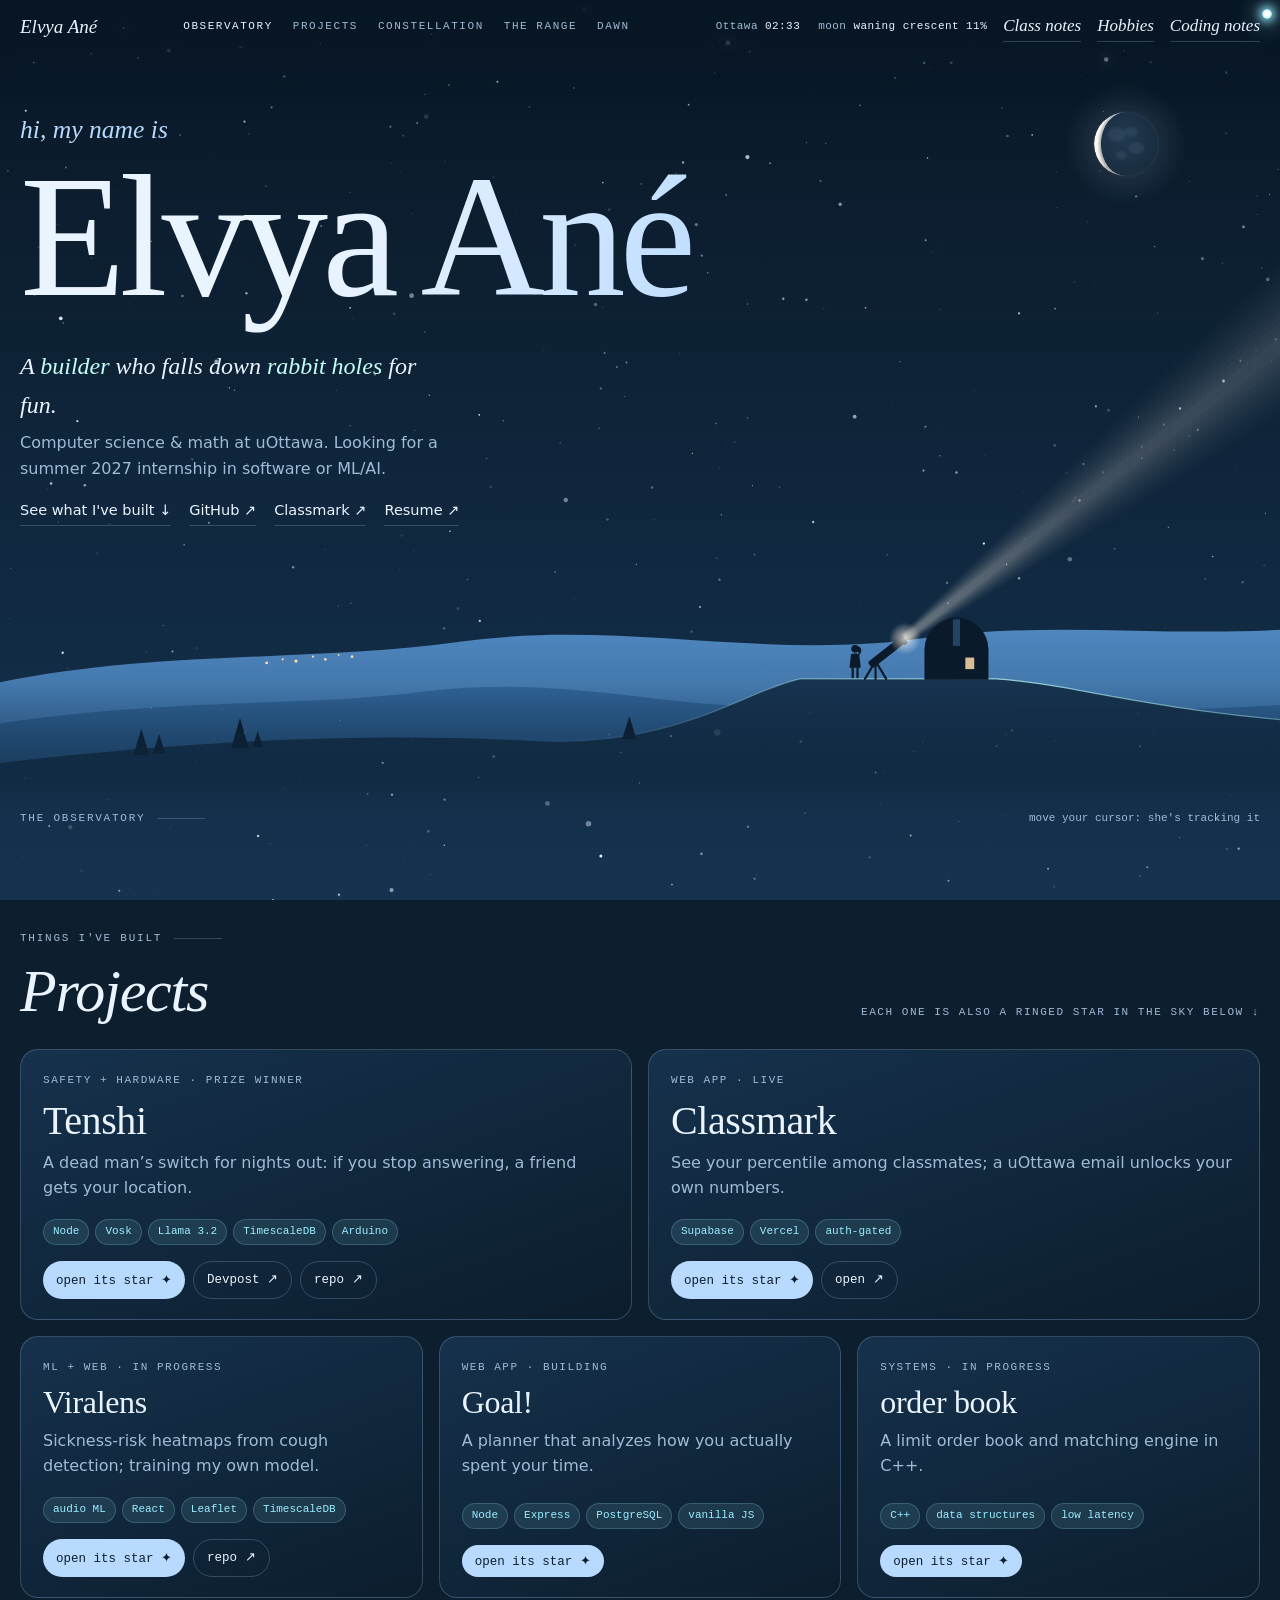
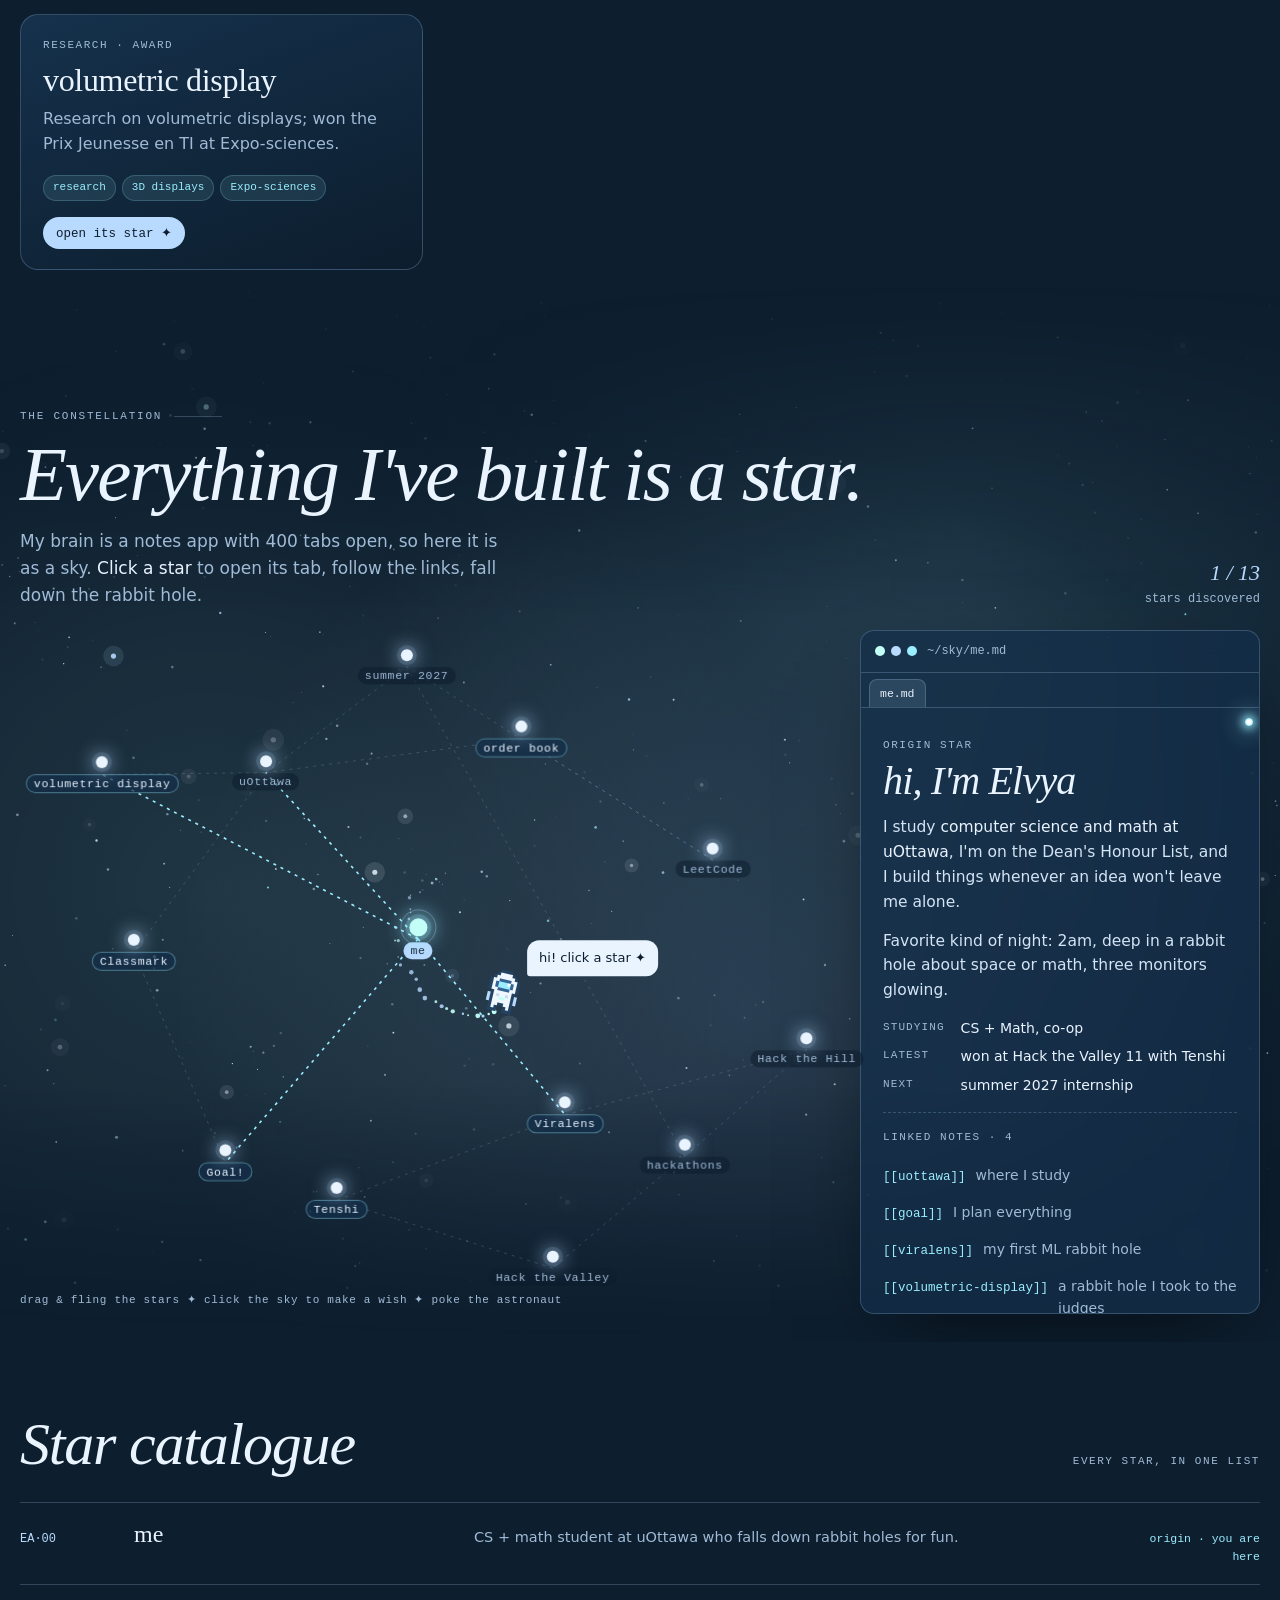
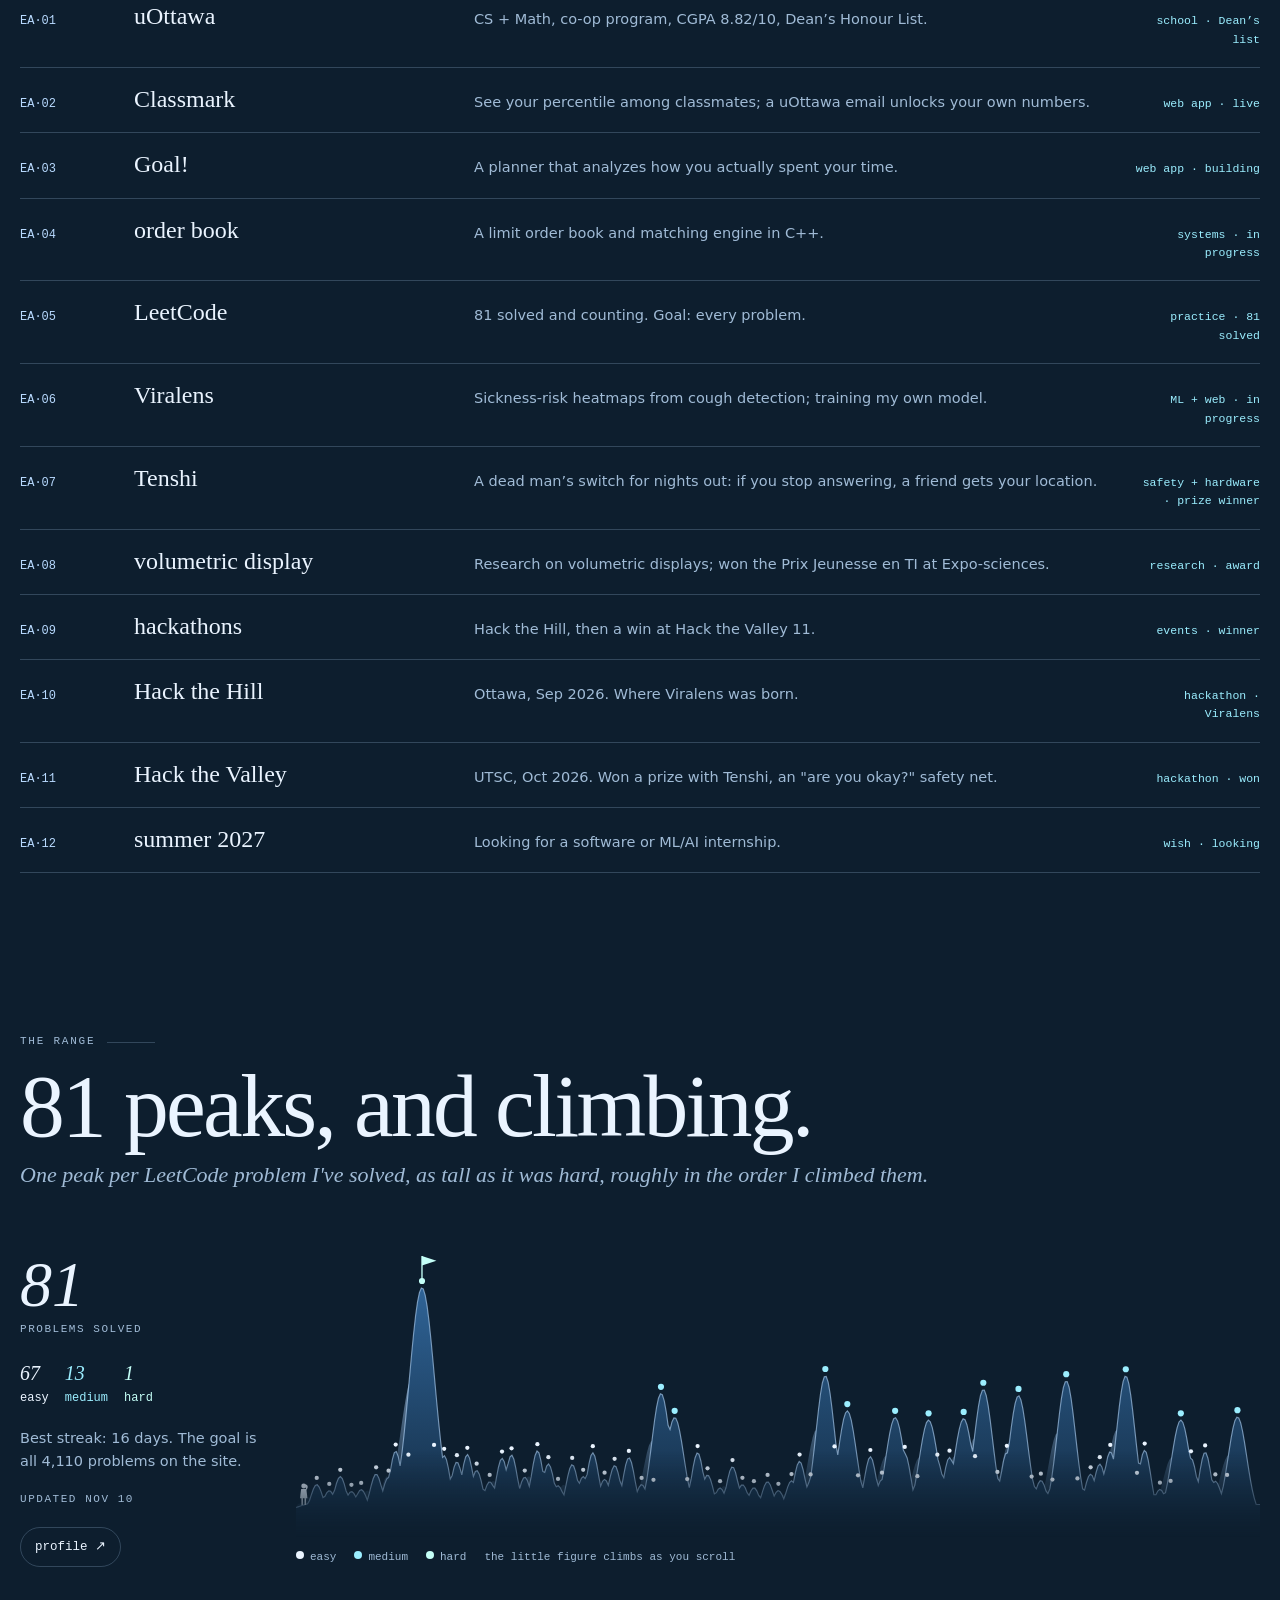
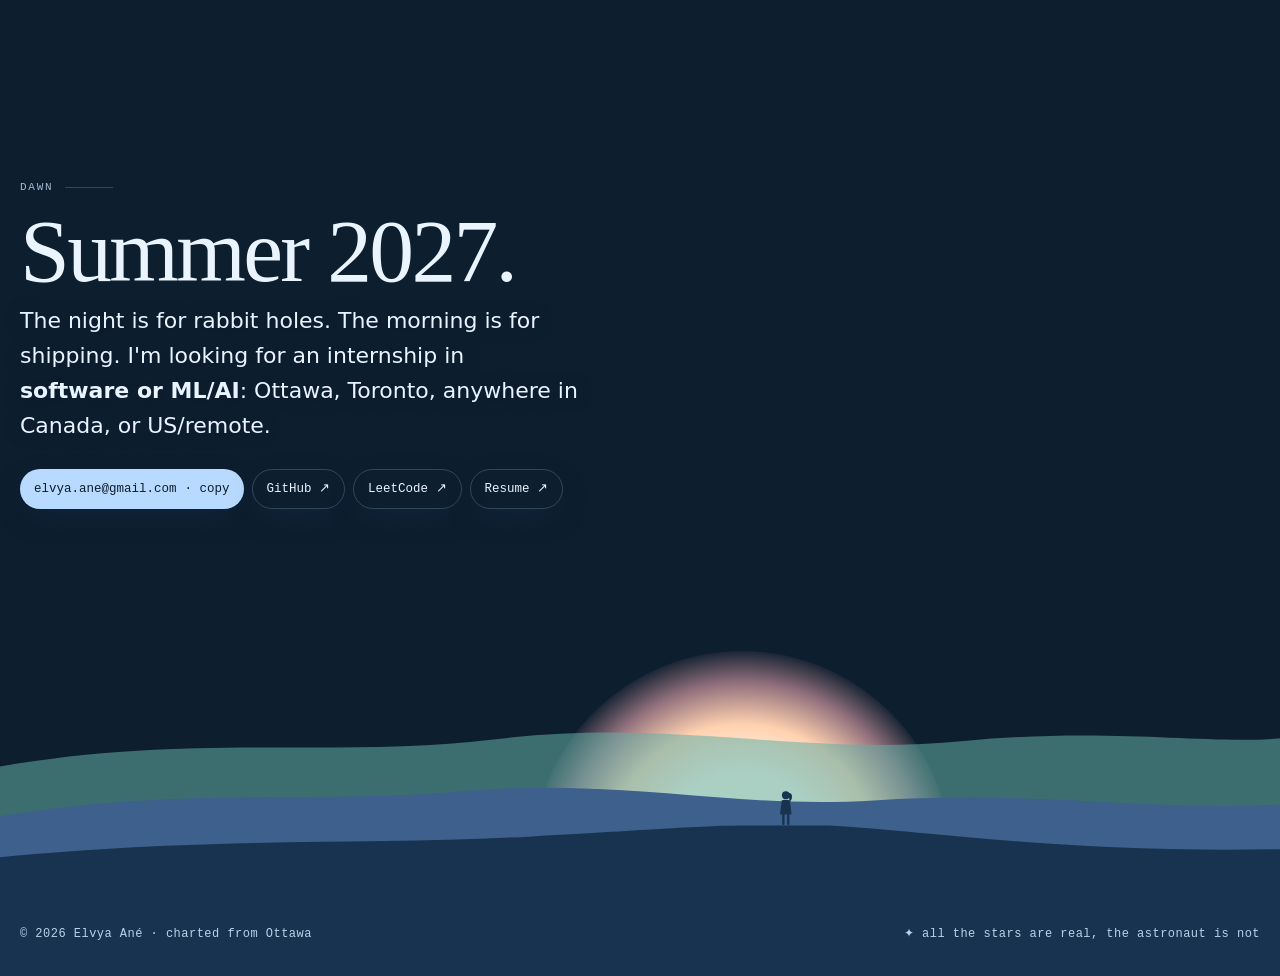
==== index.html @ 99e9a916 "Add volumetric display research star" ====
<!doctype html><html lang="en"><head><meta charset="utf-8">
<meta http-equiv="Content-Security-Policy" content="default-src 'none'; script-src 'self'; style-src 'self' 'unsafe-inline' https://fonts.googleapis.com; font-src https://fonts.gstatic.com; img-src 'self' data:; connect-src 'self'; manifest-src 'self'; base-uri 'none'; form-action 'none'; object-src 'none'">
<meta name="referrer" content="strict-origin-when-cross-origin">
<meta name=viewport content="width=device-width,initial-scale=1,viewport-fit=cover"><style>:root{color-scheme:light;box-sizing:border-box;padding-top:env(safe-area-inset-top,0px);padding-bottom:env(safe-area-inset-bottom,0px)}html{scroll-padding-top:env(safe-area-inset-top,0px)}body{margin:0;padding:0;font:14px -apple-system,BlinkMacSystemFont,sans-serif;background:#ffffff;color:#000000}img{max-width:100%}[hidden]:not([hidden=until-found i]){display:none!important}</style><link rel="icon" type="image/png" sizes="64x64" href="icons/favicon-64.png"><link rel="apple-touch-icon" href="icons/apple-touch-icon.png"><link rel="manifest" href="manifest.webmanifest"><script src="js/moon.js"></script>
<title>Elvya Ané</title>
<link rel="preconnect" href="https://fonts.googleapis.com">
<link rel="stylesheet" href="https://fonts.googleapis.com/css2?family=Fraunces:ital,opsz,wght,SOFT,WONK@0,9..144,400..600,100,1;1,9..144,300..600,100,1&family=Geist:wght@400;500&family=Geist+Mono:wght@400;500&display=swap">
<style>

:root{
  --night:#0d1e2e;
  --dusk:#1e4266;
  --haze:#4f84b8;
  --lav:#b8daff;
  --sky:#9beeff;
  --rose:#c4fff7;
  --mist:#eaf4ff;
  --dim:#a0bbd6;
  --line:rgba(184,218,255,.22);
  --glass:rgba(20,47,74,.72);
  --f-display:"Fraunces", "Iowan Old Style", Georgia, serif;
  --f-body:"Geist", ui-sans-serif, system-ui, -apple-system, "Segoe UI", sans-serif;
  --f-mono:"Geist Mono", ui-monospace, "SF Mono", Menlo, Consolas, monospace;
  color-scheme: dark;
}
*{box-sizing:border-box}
html{background:var(--night)}
body{background:var(--night);color:var(--mist);font-family:var(--f-body);font-size:16px;line-height:1.6;-webkit-font-smoothing:antialiased;overflow-x:hidden}
::selection{background:var(--lav);color:var(--night)}
/* scrollbars hidden; a glowing dot (js/scrolldot.js) shows scroll position instead */
html,.body{scrollbar-width:none}
html::-webkit-scrollbar,.body::-webkit-scrollbar{display:none}
.sdot{position:fixed;top:0;right:8px;width:10px;height:10px;margin-top:-5px;border-radius:50%;background:radial-gradient(circle,#ffffff 0 35%,var(--sky) 70%);
  box-shadow:0 0 8px 3px rgba(155,238,255,.8),0 0 22px 6px rgba(155,238,255,.4);pointer-events:none;z-index:60;
  opacity:0;transition:opacity .3s;will-change:transform}
.sdot.on{opacity:1}
.win .sdot{position:absolute;right:6px;width:8px;height:8px;margin-top:-4px;z-index:2}
a{color:inherit}
:focus-visible{outline:2px solid var(--sky);outline-offset:3px;border-radius:4px}
.mono{font-family:var(--f-mono);font-size:12px;letter-spacing:.04em}
.lab{font-family:var(--f-mono);font-size:11px;letter-spacing:.14em;text-transform:uppercase;color:var(--dim)}
.disp{font-family:var(--f-display);font-variation-settings:"SOFT" 100,"WONK" 1}


.sky{position:relative;background:
  radial-gradient(120% 60% at 50% 115%, rgba(196,255,247,.35), transparent 60%),
  radial-gradient(80% 50% at 85% 100%, rgba(155,238,255,.25), transparent 60%),
  linear-gradient(180deg, #0a1927 0%, var(--dusk) 52%, var(--haze) 88%, #76a6d8 100%);
  padding-left:max(20px,env(safe-area-inset-left,0px));padding-right:max(20px,env(safe-area-inset-right,0px));padding-block:20px 28px;overflow:hidden}
#stars{position:absolute;inset:0;width:100%;height:100%;-webkit-mask-image:linear-gradient(180deg,transparent 0,#000000 340px,#000000 calc(100% - 260px),transparent 100%);mask-image:linear-gradient(180deg,transparent 0,#000000 340px,#000000 calc(100% - 260px),transparent 100%)}
.top{position:relative;z-index:3;display:flex;justify-content:space-between;align-items:center;gap:14px;flex-wrap:wrap;max-width:1320px;margin:0 auto}
.top .me{font-family:var(--f-mono);font-size:13px}
.hud{display:flex;gap:18px;flex-wrap:wrap;color:var(--dim)}
.hud b{color:var(--mist);font-weight:500}
.intro{position:relative;z-index:3;max-width:1320px;margin:34px auto 0;display:grid;grid-template-columns:minmax(0,1fr) auto;gap:20px;align-items:end}
.intro h1{font-family:var(--f-display);font-variation-settings:"SOFT" 100,"WONK" 1;font-style:italic;font-weight:400;font-size:clamp(56px,9vw,124px);line-height:.88;letter-spacing:-.03em;margin:0;
  background:linear-gradient(100deg,var(--mist) 20%,var(--lav) 55%,var(--sky) 90%);-webkit-background-clip:text;background-clip:text;color:transparent}
.intro p{margin:16px 0 0;max-width:46ch;color:var(--dim);font-size:17px}
.intro p b{color:var(--mist);font-weight:500}
.found{font-family:var(--f-mono);font-size:12px;color:var(--dim);text-align:right;white-space:nowrap}
.found b{color:var(--lav);font-size:22px;font-weight:500;font-family:var(--f-display);font-style:italic}

.desk{position:relative;z-index:3;max-width:1320px;margin:20px auto 0;display:grid;grid-template-columns:minmax(0,1fr) 400px;gap:24px;align-items:stretch}
.stage{position:relative;height:min(76vh,700px);min-height:520px}
#links{position:absolute;inset:0;width:100%;height:100%;overflow:visible;pointer-events:none}
#links line{stroke:var(--lav);stroke-opacity:.18;stroke-width:1;stroke-dasharray:3 5;vector-effect:non-scaling-stroke;transition:stroke-opacity .5s}
#links line.lit{stroke-opacity:.75;stroke-dasharray:none}
#links line.hot{stroke:var(--sky);stroke-opacity:1;stroke-width:1.6}

.star::before{content:"";position:absolute;inset:-14px -10px;border-radius:40px}
.star{position:absolute;left:0;top:0;background:none;border:0;padding:16px 18px;cursor:grab;touch-action:none;transition:opacity .35s;will-change:transform;color:var(--mist);display:flex;flex-direction:column;align-items:center;gap:6px;z-index:2}
.star .dot{width:12px;height:12px;border-radius:50%;background:var(--mist);box-shadow:0 0 0 4px rgba(184,218,255,.14),0 0 18px 4px rgba(184,218,255,.55);transition:transform .3s cubic-bezier(.3,1.6,.5,1),box-shadow .3s;position:relative}
.star .dot::after{content:"";position:absolute;inset:-9px;border-radius:50%;border:1px solid rgba(184,218,255,.35);opacity:0;transform:scale(.6);transition:.4s}
.star.big .dot{width:18px;height:18px;background:#ffffff;box-shadow:0 0 0 6px rgba(196,255,247,.18),0 0 28px 8px rgba(196,255,247,.55)}
.star .lbl{font-family:var(--f-mono);font-size:11.5px;letter-spacing:.06em;white-space:nowrap;padding:2px 7px;border-radius:20px;background:rgba(13,30,46,.55);color:var(--dim);transition:color .2s,background .2s}
.star:hover .dot{transform:scale(1.35)}
.star:hover .lbl,.star.seen .lbl{color:var(--mist)}
.star.seen .dot{background:var(--sky);box-shadow:0 0 0 4px rgba(155,238,255,.18),0 0 20px 6px rgba(155,238,255,.6)}
.star.big.seen .dot{background:var(--rose)}
.star.on .dot::after{opacity:1;transform:scale(1);animation:ring 2.4s ease-out infinite}
.star.on .lbl{background:var(--lav);color:var(--night)}
.star.drag{cursor:grabbing}.star.drag .dot{transform:scale(1.6)}
.stage.focus .star.dim{opacity:.28}
#links line.dim{stroke-opacity:.05}
.body.enter{animation:enter .45s cubic-bezier(.2,.8,.2,1)}
@keyframes enter{from{opacity:.0;transform:translateY(10px)}}
.found b.pop{animation:pop .5s cubic-bezier(.3,1.8,.5,1)}
@keyframes pop{40%{transform:scale(1.35);color:var(--rose)}}
.found b{display:inline-block}
#fx{position:absolute;inset:0;width:100%;height:100%;z-index:6;pointer-events:none}
.star .dot{transition:transform .3s cubic-bezier(.3,1.6,.5,1),box-shadow .3s,opacity .3s}
.star.launch .dot{transform:scale(.25);opacity:.25}
.tab{transition:opacity .2s,transform .2s}
.tab.pending{opacity:0;transform:scale(.5) translateY(6px)}
.tab.landed{animation:land .7s cubic-bezier(.3,1.6,.5,1)}
@keyframes land{0%{transform:scale(.5);box-shadow:0 0 0 0 rgba(155,238,255,.9);background:rgba(155,238,255,.5)}60%{transform:scale(1.08);box-shadow:0 0 24px 6px rgba(184,218,255,.6)}100%{transform:none;box-shadow:none}}
.win.glow{animation:wglow .9s ease-out}
@keyframes wglow{0%{border-color:var(--sky);box-shadow:0 0 0 1px var(--sky),0 0 60px 4px rgba(155,238,255,.35),0 30px 80px -30px rgba(0,0,0,.6)}100%{}}
@keyframes ring{0%{transform:scale(.7);opacity:1}100%{transform:scale(1.9);opacity:0}}


#naut{position:absolute;left:0;top:0;z-index:4;width:36px;height:42px;cursor:pointer;background:none;border:0;padding:0;will-change:transform}
#naut canvas{width:36px;height:42px;image-rendering:pixelated;animation:bob 2.6s ease-in-out infinite;display:block}
@keyframes bob{50%{transform:translateY(-6px) rotate(-6deg)}}
#bubble{position:absolute;left:0;top:0;z-index:5;width:max-content;max-width:230px;padding:9px 12px;border-radius:12px 12px 12px 3px;background:var(--mist);color:var(--night);font-size:13px;line-height:1.4;pointer-events:none;opacity:0;transition:opacity .3s}
#bubble.show{opacity:1}
.hint{position:absolute;left:0;bottom:4px;z-index:3;color:var(--dim);font-family:var(--f-mono);font-size:11px;letter-spacing:.06em}


.win{background:var(--glass);-webkit-backdrop-filter:blur(14px);backdrop-filter:blur(14px);border:1px solid var(--line);border-radius:14px;display:flex;flex-direction:column;min-height:0;height:min(76vh,700px);min-height:520px;overflow:hidden;box-shadow:0 30px 80px -30px rgba(0,0,0,.6)}
.bar{display:flex;align-items:center;gap:10px;padding:11px 14px;border-bottom:1px solid var(--line)}
.lights{display:flex;gap:6px}
.lights i{width:10px;height:10px;border-radius:50%;background:var(--rose)}
.lights i:nth-child(2){background:var(--lav)}.lights i:nth-child(3){background:var(--sky)}
.path{font-family:var(--f-mono);font-size:12px;color:var(--dim);overflow:hidden;text-overflow:ellipsis;white-space:nowrap}
.tabs{display:flex;gap:2px;padding:6px 8px 0;overflow-x:auto;border-bottom:1px solid var(--line);scrollbar-width:none}
.tabs::-webkit-scrollbar{display:none}
.tab{flex:none;display:flex;align-items:center;gap:8px;font-family:var(--f-mono);font-size:11.5px;color:var(--dim);background:transparent;border:1px solid transparent;border-bottom:0;border-radius:8px 8px 0 0;padding:7px 10px;cursor:pointer}
.tab.on{background:rgba(184,218,255,.12);color:var(--mist);border-color:var(--line)}
.tab .x{opacity:.5;padding:0 2px}
.tab .x:hover{opacity:1;color:var(--rose)}
.body{padding:22px 22px 24px;overflow-y:auto;flex:1;min-height:0}
.body h2{font-family:var(--f-display);font-variation-settings:"SOFT" 100,"WONK" 1;font-style:italic;font-weight:400;font-size:40px;line-height:1;letter-spacing:-.02em;margin:6px 0 14px}
.body p{margin:0 0 14px;color:#d3e4f5;font-size:15.5px}
.body p b{color:var(--mist);font-weight:500}
.chips{display:flex;flex-wrap:wrap;gap:6px;margin:4px 0 16px}
.chips span{font-family:var(--f-mono);font-size:11px;padding:3px 9px;border-radius:20px;background:rgba(155,238,255,.1);color:var(--sky);border:1px solid rgba(155,238,255,.2)}
.kv{display:grid;grid-template-columns:auto 1fr;gap:6px 16px;font-size:14px;margin:4px 0 16px}
.kv dt{font-family:var(--f-mono);font-size:11px;letter-spacing:.1em;text-transform:uppercase;color:var(--dim);padding-top:2px}
.kv dd{margin:0}
.btn{display:inline-flex;align-items:center;gap:8px;font-family:var(--f-mono);font-size:12.5px;text-decoration:none;padding:9px 14px;border-radius:30px;background:var(--lav);color:var(--night);border:0;cursor:pointer;transition:background .2s,transform .2s}
.btn:hover{background:var(--sky);transform:translateY(-1px)}
.btn.ghost{background:transparent;color:var(--mist);border:1px solid var(--line)}
.btn.ghost:hover{border-color:var(--sky);background:transparent}
.btns{display:flex;flex-wrap:wrap;gap:8px;margin-bottom:18px}
.back{margin-top:8px;padding-top:16px;border-top:1px dashed var(--line)}
.back .lab{display:block;margin-bottom:10px}
.backlink{display:flex;gap:10px;align-items:baseline;width:100%;text-align:left;background:none;border:0;color:var(--mist);padding:7px 0;cursor:pointer;font:inherit;font-size:14px}
.backlink b{font-family:var(--f-mono);font-weight:400;font-size:12.5px;color:var(--sky);white-space:nowrap}
.backlink span{color:var(--dim)}
.backlink:hover b{text-decoration:underline}


.cat{max-width:1320px;margin:0 auto;padding-block:72px 40px;padding-left:max(20px,env(safe-area-inset-left,0px));padding-right:max(20px,env(safe-area-inset-right,0px))}
.cat-head{display:flex;justify-content:space-between;align-items:baseline;gap:16px;flex-wrap:wrap;margin-bottom:28px}
.cat-head h2{font-family:var(--f-display);font-variation-settings:"SOFT" 100,"WONK" 1;font-style:italic;font-weight:400;font-size:clamp(36px,5vw,60px);margin:0;line-height:1;letter-spacing:-.02em}
.cat ol{list-style:none;margin:0;padding:0;border-top:1px solid var(--line)}
.cat li{display:grid;grid-template-columns:90px minmax(0,1fr) minmax(0,2fr) 130px;gap:8px 24px;padding:18px 0;border-bottom:1px solid var(--line);align-items:baseline;cursor:pointer;transition:background .2s}
.cat li:hover{background:rgba(184,218,255,.05)}
.cat .des{font-family:var(--f-mono);font-size:12px;color:var(--lav)}
.cat .nm{font-family:var(--f-display);font-variation-settings:"SOFT" 100,"WONK" 1;font-size:24px;line-height:1.1}
.cat .ds{color:var(--dim);font-size:14.5px}
.cat .st{font-family:var(--f-mono);font-size:11.5px;color:var(--sky);text-align:right}
footer{max-width:1320px;margin:0 auto;display:flex;justify-content:space-between;gap:16px;flex-wrap:wrap;padding-block:24px 40px;border-top:1px solid var(--line);color:var(--dim);
  padding-left:max(20px,env(safe-area-inset-left,0px));padding-right:max(20px,env(safe-area-inset-right,0px))}

@media (max-width:980px){
  .desk{grid-template-columns:1fr}
  .stage{height:640px;min-height:0}
  .win{height:auto;min-height:0;max-height:none}
  .body{overflow:visible}
  .cat li{grid-template-columns:70px minmax(0,1fr) auto}
  .cat .ds{grid-column:2/-1}
  .intro{grid-template-columns:1fr}
  .found{text-align:left}
}
@media (max-width:520px){
  .hud span:nth-child(2){display:none}
  .star .lbl{font-size:10.5px}
}


#atmo{position:fixed;inset:0;z-index:0;background:linear-gradient(180deg,#091725,#153350)}
#night{position:fixed;inset:0;width:100%;height:100%;z-index:0;pointer-events:none}
.plate,.sky,.cat,footer{position:relative;z-index:1}
.sky{background:transparent;padding-block:96px 28px}
.nav{position:fixed;top:0;left:0;right:0;z-index:20;display:flex;justify-content:space-between;align-items:center;gap:16px;
  padding-block:calc(12px + env(safe-area-inset-top,0px)) 12px;padding-left:max(20px,env(safe-area-inset-left,0px));padding-right:max(20px,env(safe-area-inset-right,0px));
  background:transparent;isolation:isolate}
.nav::before{content:"";position:absolute;left:0;right:0;top:0;height:calc(100% + 56px);z-index:-1;pointer-events:none;
  background:linear-gradient(180deg,rgba(9,23,37,calc(var(--navA,.82)*.75)) 0%,rgba(9,23,37,calc(var(--navA,.82)*.35)) 45%,rgba(9,23,37,0) 100%);
  -webkit-backdrop-filter:blur(6px);backdrop-filter:blur(6px);
  -webkit-mask-image:linear-gradient(180deg,#000000 0%,rgba(0,0,0,.6) 45%,transparent 100%);mask-image:linear-gradient(180deg,#000000 0%,rgba(0,0,0,.6) 45%,transparent 100%)}
.nav .me{font-family:var(--f-display);font-variation-settings:"SOFT" 100,"WONK" 1;font-style:italic;font-size:19px;text-decoration:none}
.nav nav{display:flex;gap:20px}
.nav nav a{font-family:var(--f-mono);font-size:11px;letter-spacing:.14em;text-transform:uppercase;color:var(--dim);text-decoration:none;transition:color .2s}
.nav nav a i{font-style:normal;color:var(--lav);opacity:.7;margin-right:6px}
.nav nav a:hover,.nav nav a.on{color:var(--mist)}
.nav .hud{font-size:11px}
.navr{display:flex;align-items:center;gap:16px}
.notesbtn{font-family:var(--f-display);font-variation-settings:"SOFT" 100,"WONK" 1;font-style:italic;font-size:17px;text-decoration:none;color:var(--mist);padding:0 0 2px;border-bottom:1px solid var(--line);white-space:nowrap;transition:border-color .2s,color .2s}
.notesbtn:hover{border-color:var(--sky);color:var(--sky)}
.chart{font-family:var(--f-mono);font-size:11px;letter-spacing:.16em;text-transform:uppercase;color:var(--dim);display:flex;align-items:center;gap:12px}
.chart::after{content:"";width:48px;height:1px;background:var(--line)}
.wrap{max-width:1320px;margin:0 auto;padding-left:max(20px,env(safe-area-inset-left,0px));padding-right:max(20px,env(safe-area-inset-right,0px))}
.disp-i{font-family:var(--f-display);font-variation-settings:"SOFT" 100,"WONK" 1;font-style:italic;font-weight:400}


.p1{min-height:92svh;display:flex;flex-direction:column;justify-content:flex-end;padding-top:110px;overflow:hidden}
.p1 .copy{position:relative;z-index:3;width:100%}
.hello{font-size:clamp(20px,2vw,26px);color:var(--lav);margin:0 0 4px}
.p1 h1{font-family:var(--f-display);font-variation-settings:"SOFT" 100,"WONK" 1;font-weight:400;font-size:clamp(76px,13.5vw,196px);line-height:.95;padding-bottom:.22em;margin:0 0 -.16em;letter-spacing:-.035em;
  background:linear-gradient(100deg,var(--mist) 25%,var(--lav) 60%,var(--sky) 95%);-webkit-background-clip:text;background-clip:text;color:transparent;text-wrap:balance}
.p1 .tag{font-size:clamp(18px,2vw,24px);margin:18px 0 6px;max-width:34ch}
.p1 .tag em{color:var(--rose)}
.p1 .sub{color:var(--dim);margin:0 0 18px;max-width:46ch}
.links{display:flex;flex-wrap:wrap;gap:18px}
.links a{font-size:14.5px;text-decoration:none;border-bottom:1px solid var(--line);padding-bottom:2px;transition:border-color .2s,color .2s}
.links a:hover{border-color:var(--sky);color:var(--sky)}
#beamc{position:absolute;inset:0;width:100%;height:100%;z-index:4;pointer-events:none;mix-blend-mode:screen}
#moonsvg{position:absolute;top:80px;right:max(16px,7vw);width:clamp(96px,10vw,150px);height:auto;z-index:2}
.land{position:relative;width:100%;height:clamp(230px,40vh,430px);margin-top:-40px;z-index:2}
.land svg{position:absolute;inset:0;width:100%;height:100%;overflow:visible;-webkit-mask-image:linear-gradient(180deg,#000000 55%,transparent 100%);mask-image:linear-gradient(180deg,#000000 55%,transparent 100%)}
.land .lyr{transition:transform .6s cubic-bezier(.2,.7,.2,1)}
.land .cap{position:absolute;left:max(20px,env(safe-area-inset-left,0px));bottom:18px;z-index:3}
.land .cap2{position:absolute;right:max(20px,env(safe-area-inset-right,0px));bottom:18px;z-index:3;font-family:var(--f-mono);font-size:11px;color:var(--dim)}


.intro h2{font-family:var(--f-display);font-variation-settings:"SOFT" 100,"WONK" 1;font-style:italic;font-weight:400;font-size:clamp(44px,6vw,84px);line-height:.95;letter-spacing:-.025em;margin:14px 0 0}


.p3{padding-block:120px 72px}
.p3 h2,.p4 h2{font-family:var(--f-display);font-variation-settings:"SOFT" 100,"WONK" 1;font-weight:400;font-size:clamp(48px,7vw,104px);line-height:.92;letter-spacing:-.03em;margin:14px 0 10px;text-wrap:balance}
.p3 .lede{font-size:clamp(18px,1.8vw,22px);color:var(--dim);margin:0 0 36px}
.range{display:grid;grid-template-columns:240px minmax(0,1fr);gap:36px;align-items:end}
.tally{display:grid;gap:18px}
.tally .n{font-family:var(--f-display);font-variation-settings:"SOFT" 100,"WONK" 1;font-style:italic;font-size:64px;line-height:.9;font-variant-numeric:tabular-nums}
.tally .row3{display:flex;gap:16px;font-family:var(--f-mono);font-size:12px;color:var(--dim)}
.tally .row3 b{font-weight:500;display:block;font-size:20px;font-family:var(--f-display);font-style:italic}
.tally .e{color:var(--mist)}.tally .m{color:var(--sky)}.tally .h{color:var(--rose)}
.tally p{margin:0;color:var(--dim);font-size:14.5px}
.ridgebox{position:relative;min-width:0}
#ridge{width:100%;height:auto;display:block;overflow:visible;cursor:crosshair;-webkit-mask-image:linear-gradient(180deg,#000000 72%,transparent 100%);mask-image:linear-gradient(180deg,#000000 72%,transparent 100%)}
#tip{position:absolute;left:0;top:0;pointer-events:none;font-family:var(--f-mono);font-size:11.5px;padding:5px 9px;border-radius:8px;background:var(--mist);color:var(--night);white-space:nowrap;opacity:0;transition:opacity .15s}
.legend{display:flex;gap:18px;font-family:var(--f-mono);font-size:11px;color:var(--dim);margin-top:12px;flex-wrap:wrap}
.legend i{display:inline-block;width:8px;height:8px;border-radius:50%;margin-right:6px;vertical-align:1px}


.p4{min-height:96svh;position:relative;overflow:hidden;padding-top:140px}
.p4 .copy{position:relative;z-index:3}
.p4 p{font-size:clamp(18px,1.8vw,22px);max-width:40ch;margin:0 0 26px;text-shadow:0 1px 18px rgba(20,48,80,.35)}
.p4 .btn{box-shadow:0 10px 30px -10px rgba(20,48,80,.6)}
#sun{position:absolute;left:58%;bottom:0;width:min(420px,70vw);aspect-ratio:1;border-radius:50%;transform:translate(-50%,40%);z-index:1;
  background:radial-gradient(circle at 50% 50%,#fff6e8 0 30%,#ffd2b0 46%,rgba(255,180,190,.55) 60%,rgba(170,255,244,0) 72%)}
.horizon{position:absolute;left:0;right:0;bottom:0;height:clamp(160px,30vh,300px);z-index:2}
.horizon svg{width:100%;height:100%;display:block}
footer{max-width:none;border-top:0;margin-top:-2px;background:#183350;color:#b9d1ec;
  padding-left:max(20px,env(safe-area-inset-left,0px),calc((100% - 1280px)/2));padding-right:max(20px,env(safe-area-inset-right,0px),calc((100% - 1280px)/2))}

@media (max-width:980px){
  .nav nav{display:none}
  .range{grid-template-columns:1fr}
  .tally{grid-template-columns:auto 1fr;align-items:end}
}
@media (max-width:520px){.nav .hud span:nth-child(2){display:none}.navr{gap:10px}.nav .me{white-space:nowrap}.tally{grid-template-columns:1fr}}


.cap2 .tch{display:none}
@media (hover:none){.cap2 .hov{display:none}.cap2 .tch{display:inline}}
@media (max-width:600px){
  .land .cap{bottom:44px}
  .land .cap2{left:max(20px,env(safe-area-inset-left,0px));right:auto;bottom:18px}
  .cat li{grid-template-columns:52px minmax(0,1fr);gap:4px 14px;padding:16px 0}
  .cat .des{grid-column:1;grid-row:1}
  .cat .nm,.cat .ds,.cat .st{grid-column:2}
  .cat .st{text-align:left}
  .p4 .btns{gap:10px}
}
@media (prefers-reduced-motion:reduce){*{animation:none!important;transition:none!important}}

/* projects shelf: the builds, up front, before the sky */
.shelf{position:relative;z-index:1;max-width:1320px;margin:0 auto;padding-block:84px 8px;padding-left:max(20px,env(safe-area-inset-left,0px));padding-right:max(20px,env(safe-area-inset-right,0px))}
.shelf .cat-head{align-items:end}
.shelf .cat-head h2{margin-top:14px}
.pgrid{display:grid;grid-template-columns:repeat(6,minmax(0,1fr));gap:16px}
.pc{grid-column:span 2;display:flex;flex-direction:column;padding:22px 22px 20px;border-radius:18px;background:linear-gradient(160deg,rgba(30,66,102,.55),rgba(13,30,46,.55));border:1px solid var(--line);transition:border-color .25s,transform .25s}
.pc.wide{grid-column:span 3}
.pc:hover{border-color:rgba(155,238,255,.45);transform:translateY(-2px)}
.pc h3{font-family:var(--f-display);font-variation-settings:"SOFT" 100,"WONK" 1;font-weight:400;font-size:32px;line-height:1.05;margin:10px 0 8px;letter-spacing:-.01em}
.pc.wide h3{font-size:40px}
.pc p{color:var(--dim);margin:0 0 14px;flex:1}
.pc .chips{margin-bottom:16px}
.pa{display:flex;flex-wrap:wrap;gap:8px}
.pa .btn{padding:8px 13px}
.star.proj .lbl{color:var(--mist);border:1px solid rgba(155,238,255,.4);background:rgba(20,47,74,.75)}
.star.proj.on .lbl{background:var(--lav);color:var(--night);border-color:var(--lav)}
@media (max-width:980px){.pgrid{grid-template-columns:1fr 1fr}.pc,.pc.wide{grid-column:span 1}.pc.wide:first-child{grid-column:1/-1}}
@media (max-width:600px){.shelf{padding-block:64px 0}.pgrid{grid-template-columns:1fr}.pc,.pc.wide,.pc.wide:first-child{grid-column:auto}.pc.wide h3,.pc h3{font-size:32px}}

@media (max-width:440px){.nav .hud{display:none}.notesbtn{font-size:15px}.navr{gap:9px}.nav .me{font-size:17px}}
@media (max-width:370px){.notesbtn{font-size:14px}.navr{gap:7px}}
</style>
</head><body>

<div id="atmo" aria-hidden="true"></div>
<canvas id="night" aria-hidden="true"></canvas>
<svg width="0" height="0" style="position:absolute" aria-hidden="true">
  <symbol id="her" viewBox="0 0 20 40">
    <circle cx="10" cy="6.2" r="4.3"/>
    <path d="M13.4 3.6c2.6.2 4 2.4 3.4 5.6-.4 2-1.6 3.2-2.4 4.4-.3-1.8-.4-3.4-1.4-4.8z"/>
    <path d="M5.4 12.2c1.4-1.2 7.8-1.2 9.2 0l1.8 15.4H3.6z"/>
    <rect x="6" y="27" width="2.6" height="12.4" rx="1.2"/><rect x="11.4" y="27" width="2.6" height="12.4" rx="1.2"/>
  </symbol>
</svg>

<header class="nav">
  <a class="me" href="#observatory">Elvya Ané</a>
  <nav aria-label="Charts">
    <a href="#observatory">Observatory</a><a href="#projects">Projects</a><a href="#constellation">Constellation</a><a href="#range">The range</a><a href="#dawn">Dawn</a>
  </nav>
  <div class="navr"><div class="hud mono"><span>Ottawa <b id="clock">--:--</b></span><span>moon <b id="moon">…</b></span></div><a class="notesbtn" href="notes/">Class notes</a><a class="notesbtn" href="hobbies/">Hobbies</a><a class="notesbtn" href="coding/">Coding notes</a></div>
</header>

<section class="plate p1" id="observatory">
  <canvas id="beamc" aria-hidden="true"></canvas>
  <svg id="moonsvg" viewBox="-80 -80 160 160" role="img" aria-label="Tonight's moon phase">
    <defs>
      <radialGradient id="mHalo"><stop offset=".3" stop-color="#fff1df" stop-opacity=".22"/><stop offset=".55" stop-color="#cce5ff" stop-opacity=".08"/><stop offset="1" stop-color="#b8daff" stop-opacity="0"/></radialGradient>
      <radialGradient id="mLit" cx="-.18" cy="-.22" r="1.15" gradientUnits="objectBoundingBox" fx=".38" fy=".34"><stop offset="0" stop-color="#fffdf8"/><stop offset=".6" stop-color="#fbf4ea"/><stop offset=".92" stop-color="#ece2d6"/><stop offset="1" stop-color="#dcd0c4"/></radialGradient>
      <radialGradient id="mDark" cx=".45" cy=".42" r=".7"><stop offset="0" stop-color="#22394f"/><stop offset="1" stop-color="#172a3d"/></radialGradient>
      <clipPath id="mClip"><path id="moonlit"/></clipPath>
      <filter id="mSoft" x="-20%" y="-20%" width="140%" height="140%"><feGaussianBlur stdDeviation="1.6"/></filter>
    </defs>
    <circle r="78" fill="url(#mHalo)"/>
    <circle r="40" fill="url(#mDark)"/>
    <g opacity=".09" filter="url(#mSoft)" fill="#9ebfe0"><ellipse cx="-12" cy="-12" rx="11" ry="8.5"/><ellipse cx="7" cy="-15" rx="8" ry="6"/><ellipse cx="13" cy="5" rx="10" ry="7.5"/><ellipse cx="-6" cy="14" rx="7" ry="5"/></g>
    <g clip-path="url(#mClip)">
      <circle r="40" fill="url(#mLit)"/>
      <g fill="#c7b9ab" opacity=".32" filter="url(#mSoft)"><ellipse cx="-12" cy="-12" rx="11" ry="8.5"/><ellipse cx="7" cy="-15" rx="8" ry="6"/><ellipse cx="13" cy="5" rx="10" ry="7.5"/><ellipse cx="-6" cy="14" rx="7" ry="5"/><ellipse cx="-19" cy="4" rx="5" ry="7"/></g>
      <g fill="none" stroke="#d6c7b6" stroke-width=".8" opacity=".55"><circle cx="-4" cy="27" r="2.6"/><circle cx="20" cy="-22" r="1.8"/><circle cx="-24" cy="-20" r="1.5"/><circle cx="25" cy="17" r="2"/></g>
      <circle cx="-4" cy="27" r="1.2" fill="#fffaf1" opacity=".7"/>
      <path id="mTerm" fill="none" stroke="#173048" stroke-width="5" opacity=".35" filter="url(#mSoft)"/>
    </g>
    <circle r="40" fill="none" stroke="#fff4e4" stroke-opacity=".08" stroke-width=".6"/>
  </svg>
  <div class="copy wrap">
    <p class="hello disp-i">hi, my name is</p>
    <h1>Elvya Ané</h1>
    <p class="tag disp-i">A <em>builder</em> who falls down <em>rabbit holes</em> for fun.</p>
    <p class="sub">Computer science &amp; math at uOttawa. Looking for a summer 2027 internship in software or ML/AI.</p>
    <div class="links"><a href="#projects">See what I've built ↓</a><a href="https://github.com/ElvyaAne" target="_blank" rel="noopener">GitHub ↗</a><a href="https://classmark.vercel.app" target="_blank" rel="noopener">Classmark ↗</a><a href="resume.pdf?v=14" target="_blank" rel="noopener">Resume ↗</a></div>
  </div>
  <div class="land" id="land">
    <svg viewBox="0 0 1440 420" preserveAspectRatio="xMaxYMax slice" aria-hidden="true">
      <defs>
        <linearGradient id="gFar" x1="0" y1="0" x2="0" y2="1"><stop offset="0" stop-color="#4f87bf"/><stop offset="1" stop-color="#244e78"/></linearGradient>
        <linearGradient id="gMid" x1="0" y1="0" x2="0" y2="1"><stop offset="0" stop-color="#2f6396"/><stop offset="1" stop-color="#153452"/></linearGradient>
        <linearGradient id="gNear" x1="0" y1="0" x2="0" y2="1"><stop offset="0" stop-color="#163350"/><stop offset=".55" stop-color="#0e2236" stop-opacity=".9"/><stop offset="1" stop-color="#0e2236" stop-opacity="0"/></linearGradient>
        <linearGradient id="gRim" x1="0" y1="0" x2="1" y2="0"><stop offset="0" stop-color="#c4fff7" stop-opacity="0"/><stop offset=".6" stop-color="#c4fff7" stop-opacity=".7"/><stop offset="1" stop-color="#9beeff" stop-opacity=".5"/></linearGradient>
      </defs>
      <g class="lyr" data-d="6">
        <path fill="url(#gFar)" d="M-60 250C140 196 330 216 520 190C700 165 860 212 1040 186C1200 164 1330 190 1500 172V440H-60Z"/>
        <g fill="#ffd9a8"><circle cx="300" cy="214" r="1.6"/><circle cx="318" cy="210" r="1.2"/><circle cx="333" cy="212" r="1.8"/><circle cx="352" cy="207" r="1.2"/><circle cx="366" cy="210" r="1.5"/><circle cx="381" cy="205" r="1.1"/><circle cx="396" cy="207" r="1.6"/></g>
      </g>
      <g class="lyr" data-d="14">
        <path fill="url(#gMid)" d="M-60 292C170 250 330 266 480 246C640 226 760 270 900 262C1060 250 1260 282 1500 256V440H-60Z"/>
      </g>
      <g class="lyr" data-d="24">
        <path fill="url(#gNear)" d="M-60 334C200 300 420 292 600 302C760 310 840 244 900 232H1120C1200 236 1310 272 1500 282V440H-60Z"/>
        <path fill="none" stroke="url(#gRim)" stroke-width="1.4" d="M600 302C760 310 840 244 900 232H1120C1200 236 1310 272 1500 282"/>
        <g fill="#0a1a2a"><path d="M150 318l9-30 9 30z"/><path d="M172 316l7-22 7 22z"/><path d="M260 310l10-34 10 34z"/><path d="M284 309l6-18 6 18z"/><path d="M700 300l8-26 8 26z"/></g>
        <g fill="#0a1a2a">
          <rect x="1040" y="198" width="72" height="35"/>
          <path d="M1040 199a36 36 0 0 1 72 0z"/>
          <rect x="1072" y="165" width="8" height="30" fill="#224364"/>
          <rect x="1086" y="208" width="10" height="13" fill="#ffd9a8" opacity=".85"/>
        </g>
        <g stroke="#0a1a2a" stroke-width="2.4" stroke-linecap="round"><line x1="985" y1="212" x2="973" y2="232"/><line x1="985" y1="212" x2="997" y2="232"/><line x1="985" y1="212" x2="985" y2="232"/></g>
        <g id="scope" transform="translate(985 212) rotate(-38)"><rect x="-8" y="-4.5" width="46" height="9" rx="3" fill="#0a1a2a"/><rect x="36" y="-6" width="6" height="12" rx="2" fill="#0a1a2a"/></g>
        <use href="#her" x="952" y="192" width="20" height="40" fill="#0a1a2a"/>
      </g>
    </svg>
    <span class="chart cap">The observatory</span>
    <span class="cap2"><span class="hov">move your cursor</span><span class="tch">tap the sky</span>: she's tracking it</span>
  </div>
</section>

<section class="shelf" id="projects" aria-labelledby="projTitle">
  <div class="cat-head"><div><span class="chart">Things I've built</span><h2 id="projTitle">Projects</h2></div><span class="lab">each one is also a ringed star in the sky below ↓</span></div>
  <div class="pgrid" id="pgrid"></div>
</section>

<div class="sky" id="sky">
  <a id="constellation" style="position:absolute;top:0" aria-hidden="true"></a>
  <canvas id="stars" aria-hidden="true"></canvas>
  <div class="intro">
    <div>
      <span class="chart">The constellation</span>
      <h2>Everything I've built is a star.</h2>
      <p>My brain is a notes app with 400 tabs open, so here it is as a sky. <b>Click a star</b> to open its tab, follow the links, fall down the rabbit hole.</p>
    </div>
    <div class="found"><b id="foundN">1 / 13</b><br>stars discovered</div>
  </div>

  <div class="desk">
    <div class="stage" id="stage">
      <svg id="links" viewBox="0 0 100 100" preserveAspectRatio="none" aria-hidden="true"></svg>
      <button id="naut" type="button" aria-label="Astronaut: tell me a space fact"><canvas width="12" height="14"></canvas></button>
      <div id="bubble" role="status"></div>
      <span class="hint">drag &amp; fling the stars ✦ click the sky to make a wish ✦ poke the astronaut</span>
    </div>

    <div class="win" id="win">
      <div class="bar"><span class="lights"><i></i><i></i><i></i></span><span class="path" id="path">~/sky/me.md</span></div>
      <div class="tabs" id="tabs" role="tablist" aria-label="Open notes"></div>
      <div class="body" id="body"></div>
    </div>
  </div>
  <canvas id="fx" aria-hidden="true"></canvas>
</div>

<section class="cat" aria-labelledby="catTitle">
  <div class="cat-head"><h2 id="catTitle">Star catalogue</h2><span class="lab">every star, in one list</span></div>
  <ol id="catalogue"></ol>
</section>

<section class="plate p3" id="range">
  <div class="wrap">
    <span class="chart">The range</span>
    <h2><span data-lc="total">63</span> peaks, and climbing.</h2>
    <p class="lede disp-i">One peak per LeetCode problem I've solved, as tall as it was hard, roughly in the order I climbed them.</p>
    <div class="range">
      <div class="tally">
        <div><div class="n"><span data-lc="total">63</span></div><span class="lab">problems solved</span></div>
        <div class="row3"><span class="e"><b><span data-lc="easy">53</span></b>easy</span><span class="m"><b><span data-lc="medium">9</span></b>medium</span><span class="h"><b><span data-lc="hard">1</span></b>hard</span></div>
        <p>Best streak: <span data-lc="maxStreak">16</span> days. The goal is all <span data-lc="all">4,082</span> problems on the site.</p>
        <span class="lab" id="lcFresh">updated Oct 17</span>
        <div><a class="btn ghost" href="https://leetcode.com/u/Elvya/" target="_blank" rel="noopener">profile ↗</a></div>
      </div>
      <div class="ridgebox" id="ridgebox">
        <svg id="ridge" viewBox="0 0 1000 320" role="img" aria-label="Mountain range of solved LeetCode problems, one peak per problem">
          <defs>
            <linearGradient id="gR1" x1="0" y1="0" x2="0" y2="1"><stop offset="0" stop-color="#b8daff" stop-opacity=".55"/><stop offset="1" stop-color="#4f84b8" stop-opacity=".05"/></linearGradient>
            <linearGradient id="gR2" x1="0" y1="0" x2="0" y2="1"><stop offset="0" stop-color="#2f6396"/><stop offset="1" stop-color="#12293f"/></linearGradient>
          </defs>
          <path id="ridgeBack" fill="url(#gR1)"/>
          <path id="ridgeFront" fill="url(#gR2)"/>
          <path id="ridgeLine" fill="none" stroke="#b8daff" stroke-opacity=".6" stroke-width="1.2"/>
          <g id="peaks"></g>
          <use id="climber" href="#her" width="12" height="24" fill="#eaf4ff"/>
        </svg>
        <div id="tip"></div>
        <div class="legend"><span><i style="background:#eaf4ff"></i>easy</span><span><i style="background:#9beeff"></i>medium</span><span><i style="background:#c4fff7"></i>hard</span><span>the little figure climbs as you scroll</span></div>
      </div>
    </div>
  </div>
</section>

<section class="plate p4" id="dawn">
  <div id="sun" aria-hidden="true"></div>
  <div class="copy wrap">
    <span class="chart">Dawn</span>
    <h2>Summer 2027.</h2>
    <p>The night is for rabbit holes. The morning is for shipping. I'm looking for an internship in <b>software or ML/AI</b>: Ottawa, Toronto, anywhere in Canada, or US/remote.</p>
    <div class="btns"><button class="btn" id="copy2" type="button"><span id="copytxt2">elvya.ane@gmail.com</span> · copy</button><a class="btn ghost" href="https://github.com/ElvyaAne" target="_blank" rel="noopener">GitHub ↗</a><a class="btn ghost" href="https://leetcode.com/u/Elvya/" target="_blank" rel="noopener">LeetCode ↗</a><a class="btn ghost" href="resume.pdf?v=14" target="_blank" rel="noopener">Resume ↗</a></div>
  </div>
  <div class="horizon" aria-hidden="true">
    <svg viewBox="0 0 1440 300" preserveAspectRatio="xMidYMax slice">
      <path fill="#65b0a6" opacity=".55" d="M0 150C220 110 380 140 560 118C760 94 900 138 1080 120C1250 104 1360 126 1440 116V300H0Z"/>
      <path fill="#3d608c" d="M0 205C200 170 360 190 520 176C700 160 820 196 980 186C1160 174 1300 200 1440 190V300H0Z"/>
      <path fill="#183350" d="M0 250C240 226 420 236 600 226C720 220 780 214 840 214H930C1020 218 1200 246 1440 240V300H0Z"/>
      <use href="#her" x="872" y="174" width="20" height="40" fill="#183350"/>
    </svg>
  </div>
</section>

<footer class="mono"><span>© 2026 Elvya Ané · charted from Ottawa</span><span>✦ all the stars are real, the astronaut is not</span></footer>

<script src="js/sky.js"></script>


<script src="js/notes.js"></script>
<script src="js/scrolldot.js"></script>

</body></html>
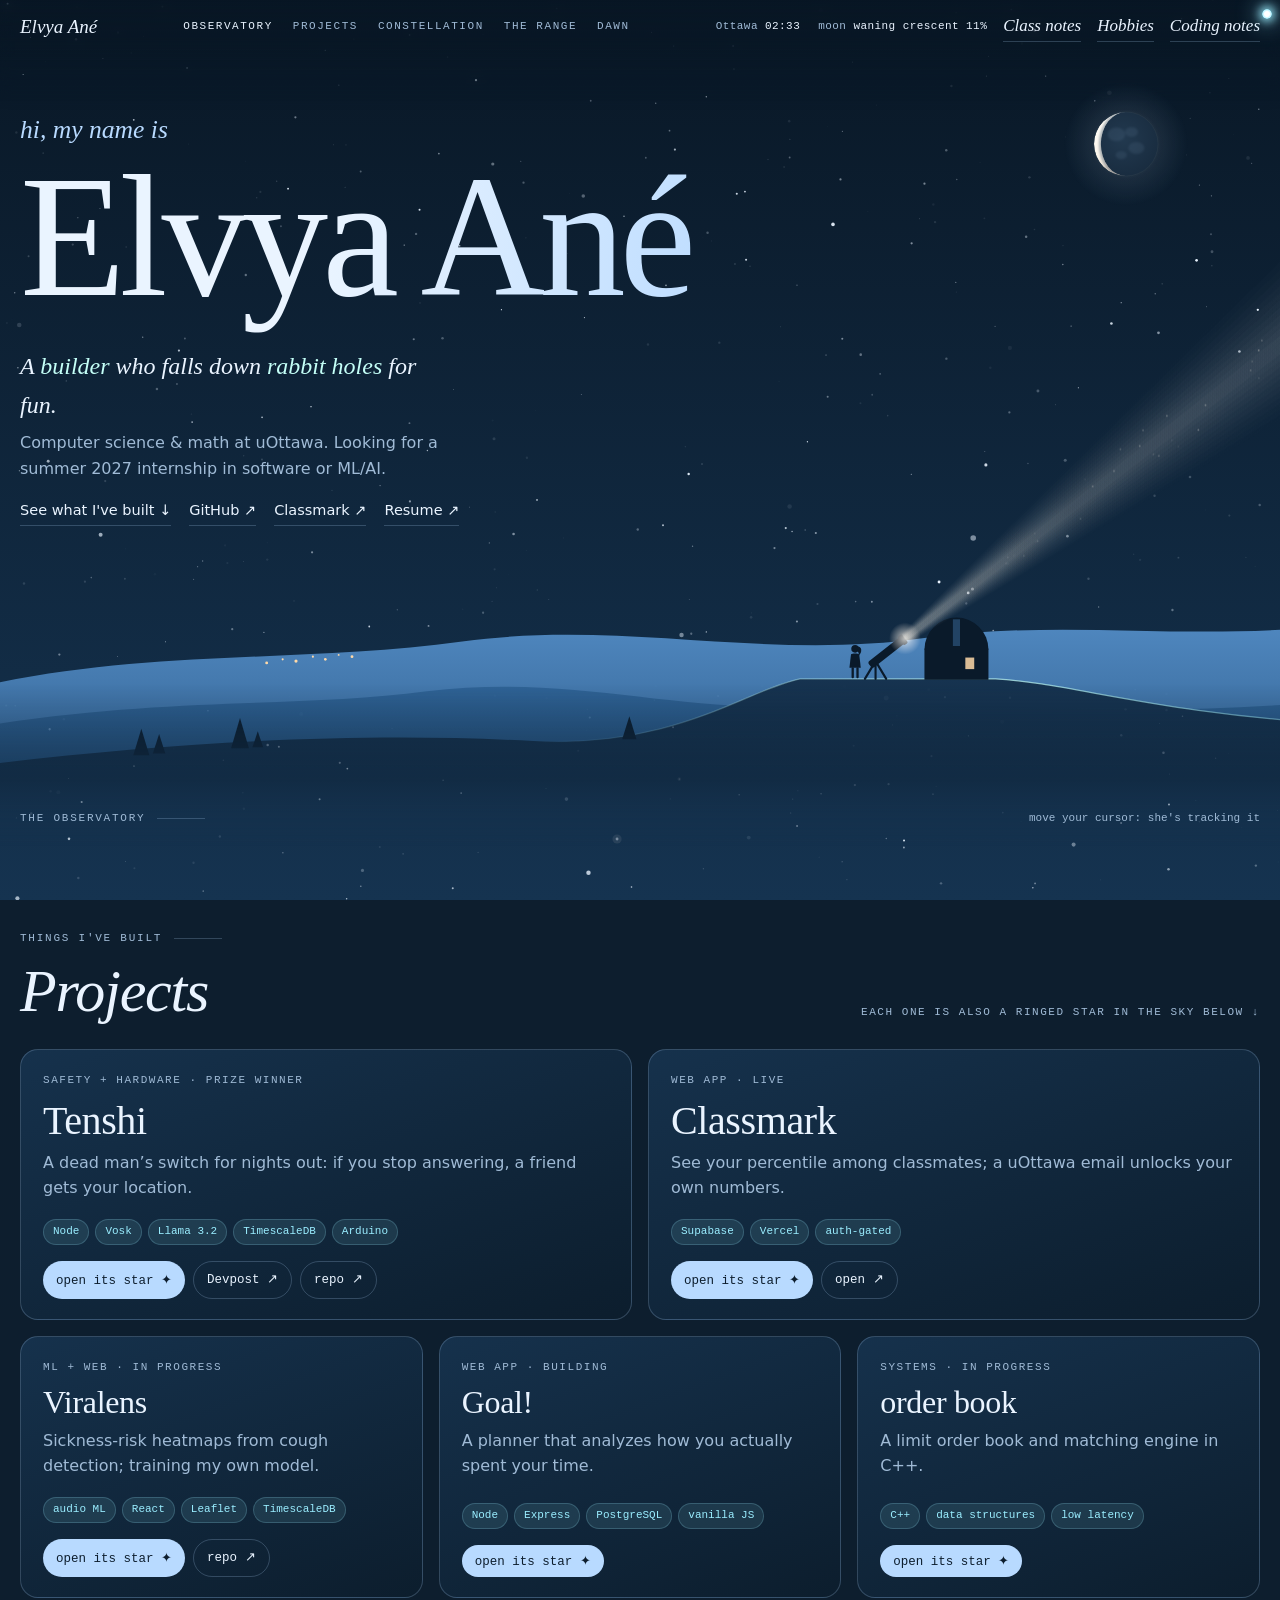
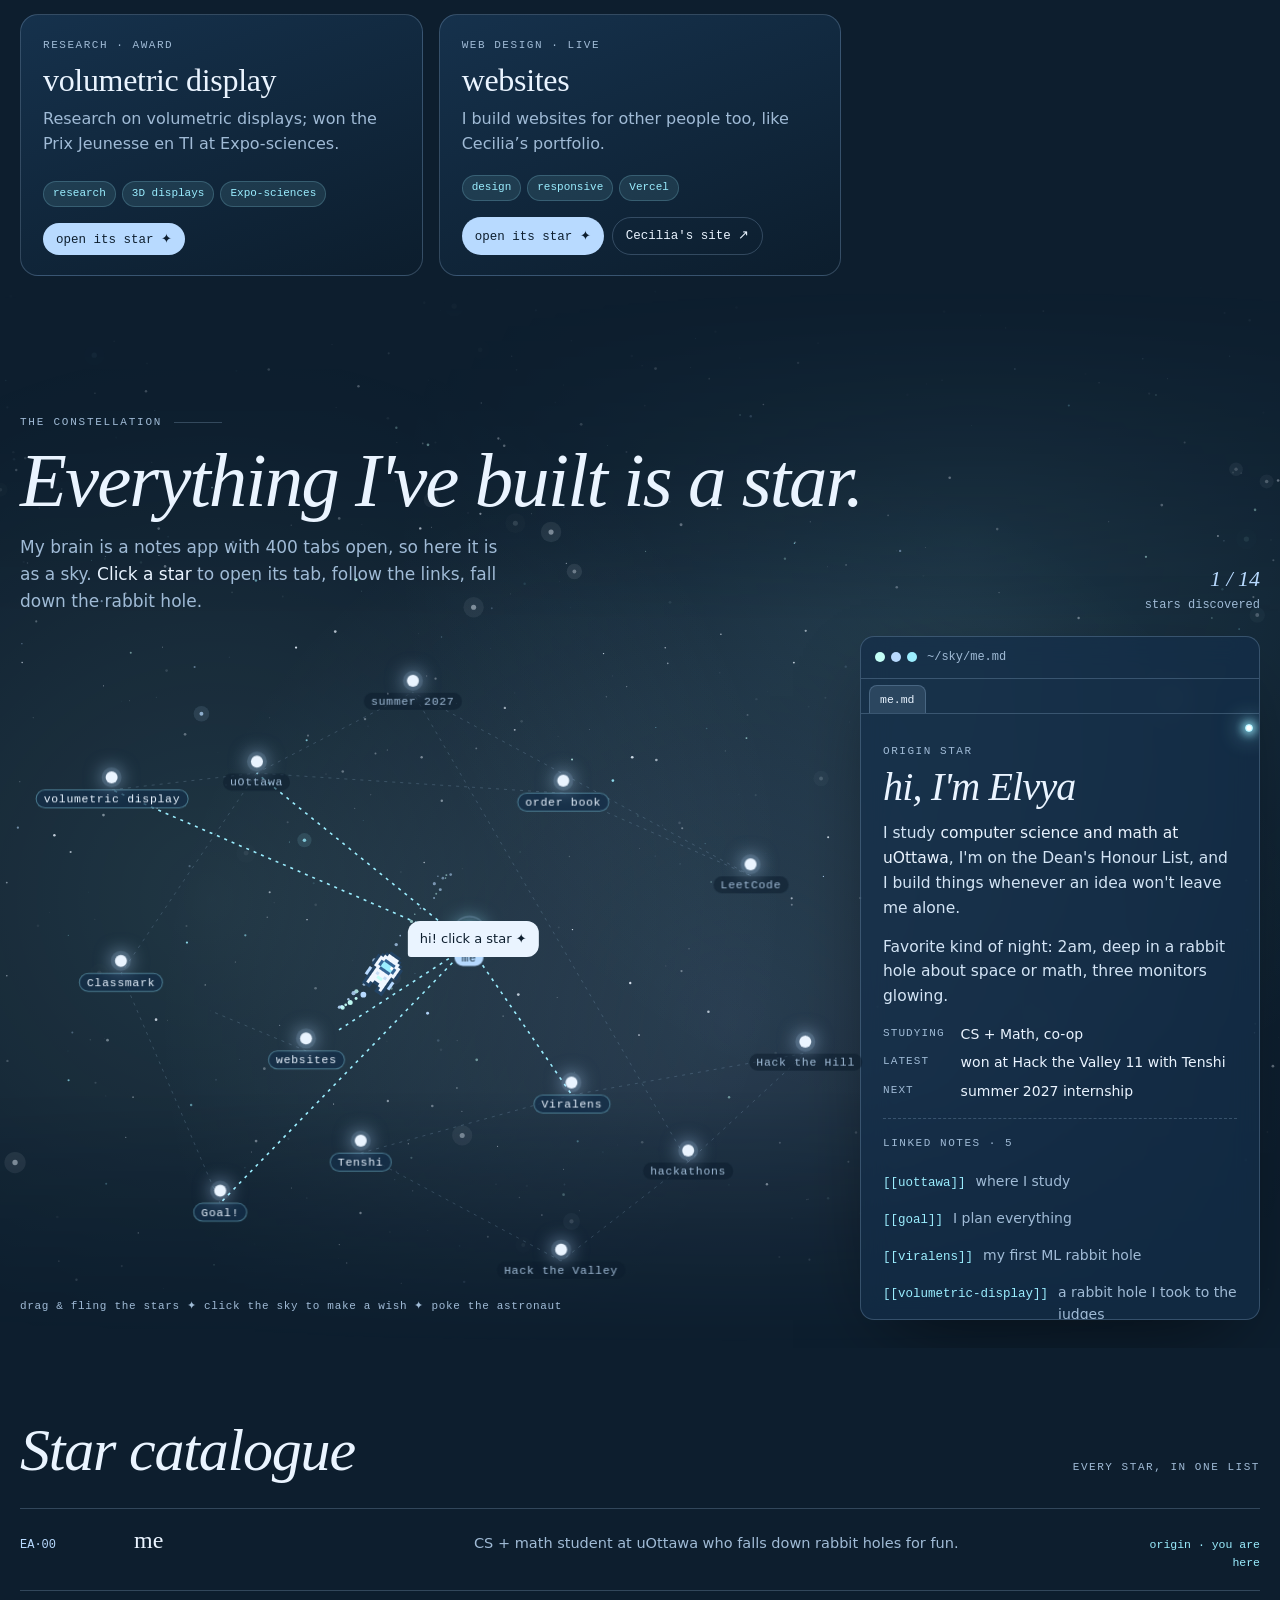
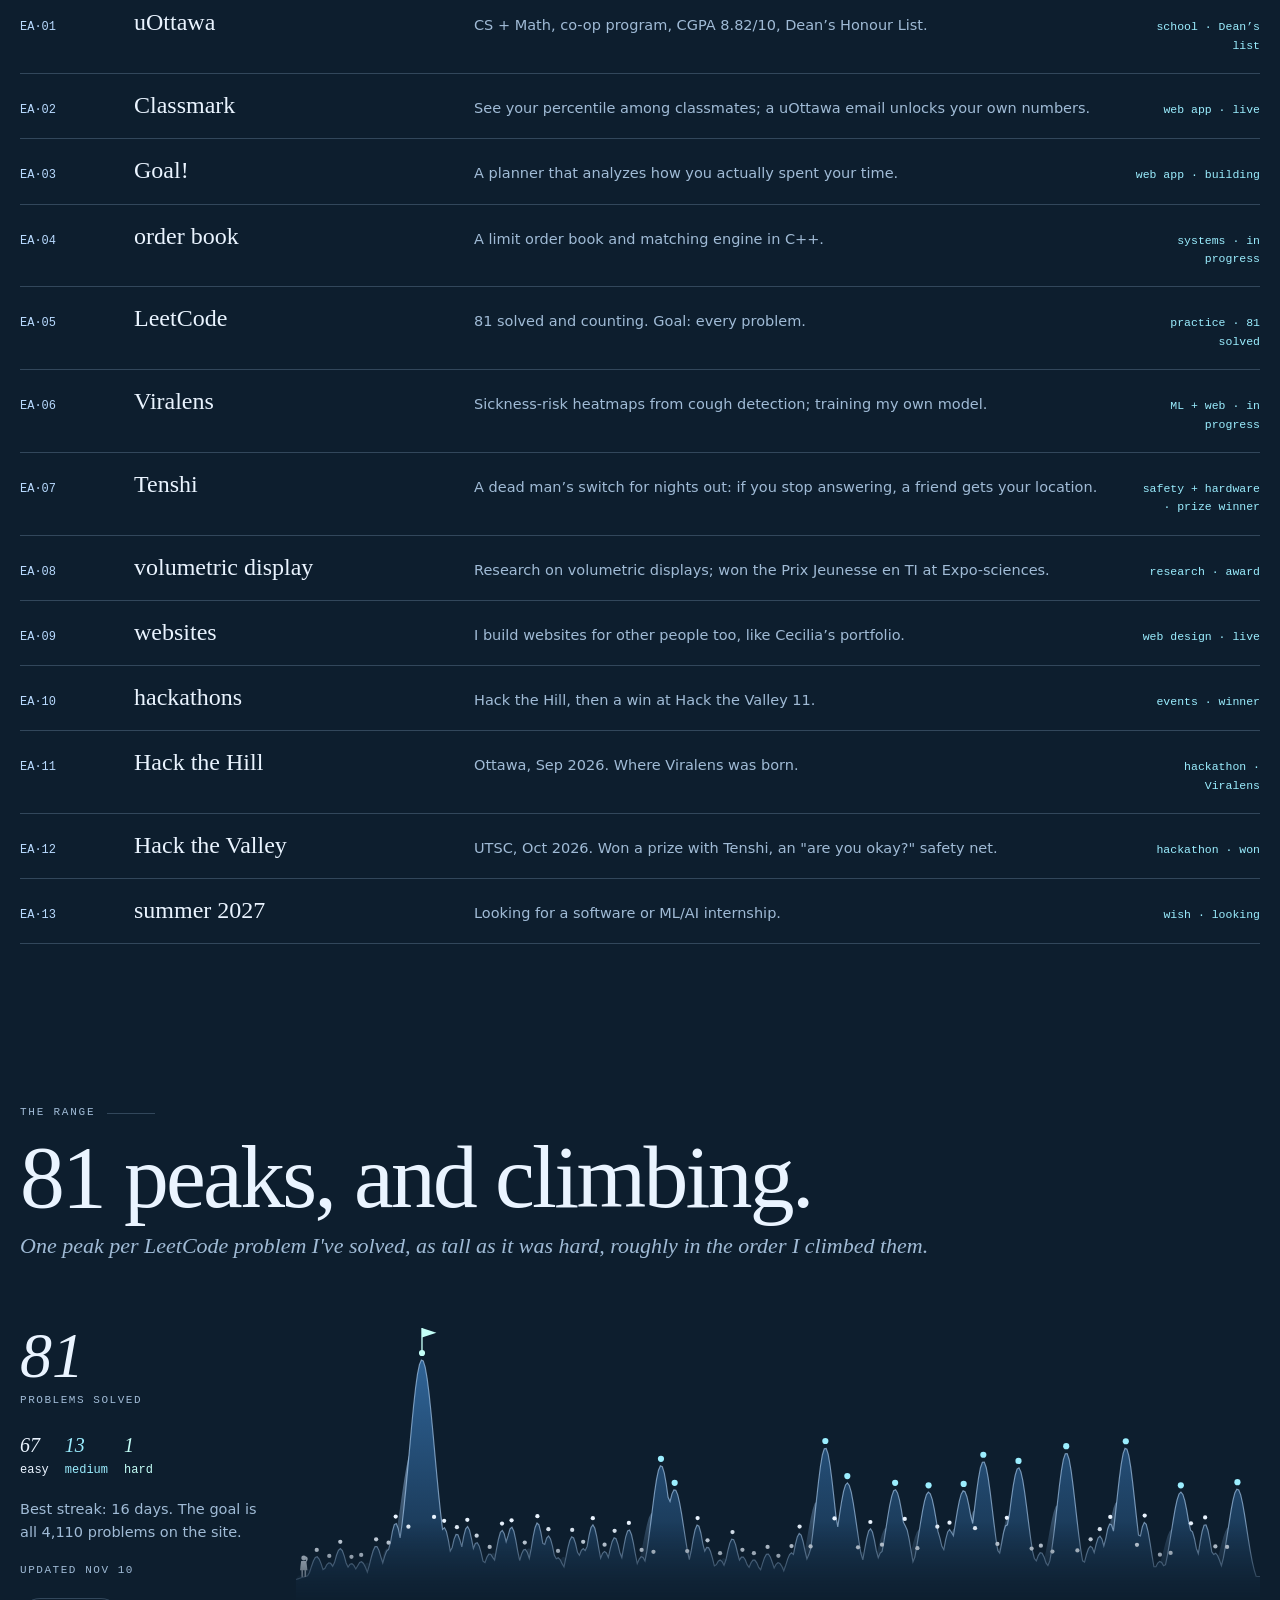
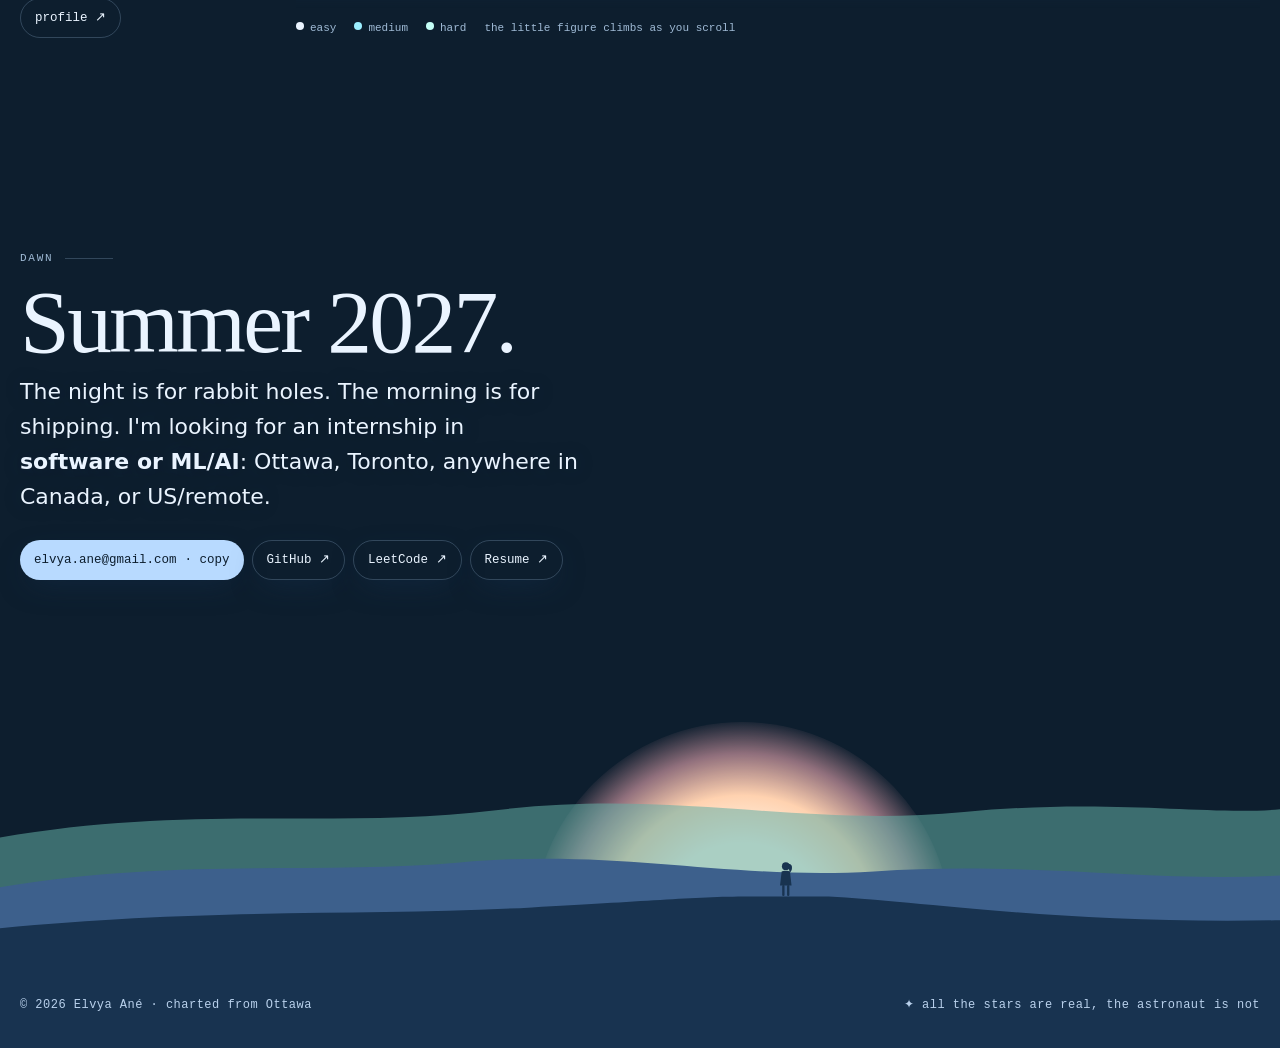
==== commit f64ddd30: "Add websites star linking Cecilia's portfolio" ====
--- a/index.html
+++ b/index.html
@@ -389,7 +389,7 @@
       <h2>Everything I've built is a star.</h2>
       <p>My brain is a notes app with 400 tabs open, so here it is as a sky. <b>Click a star</b> to open its tab, follow the links, fall down the rabbit hole.</p>
     </div>
-    <div class="found"><b id="foundN">1 / 13</b><br>stars discovered</div>
+    <div class="found"><b id="foundN">1 / 14</b><br>stars discovered</div>
   </div>
 
   <div class="desk">
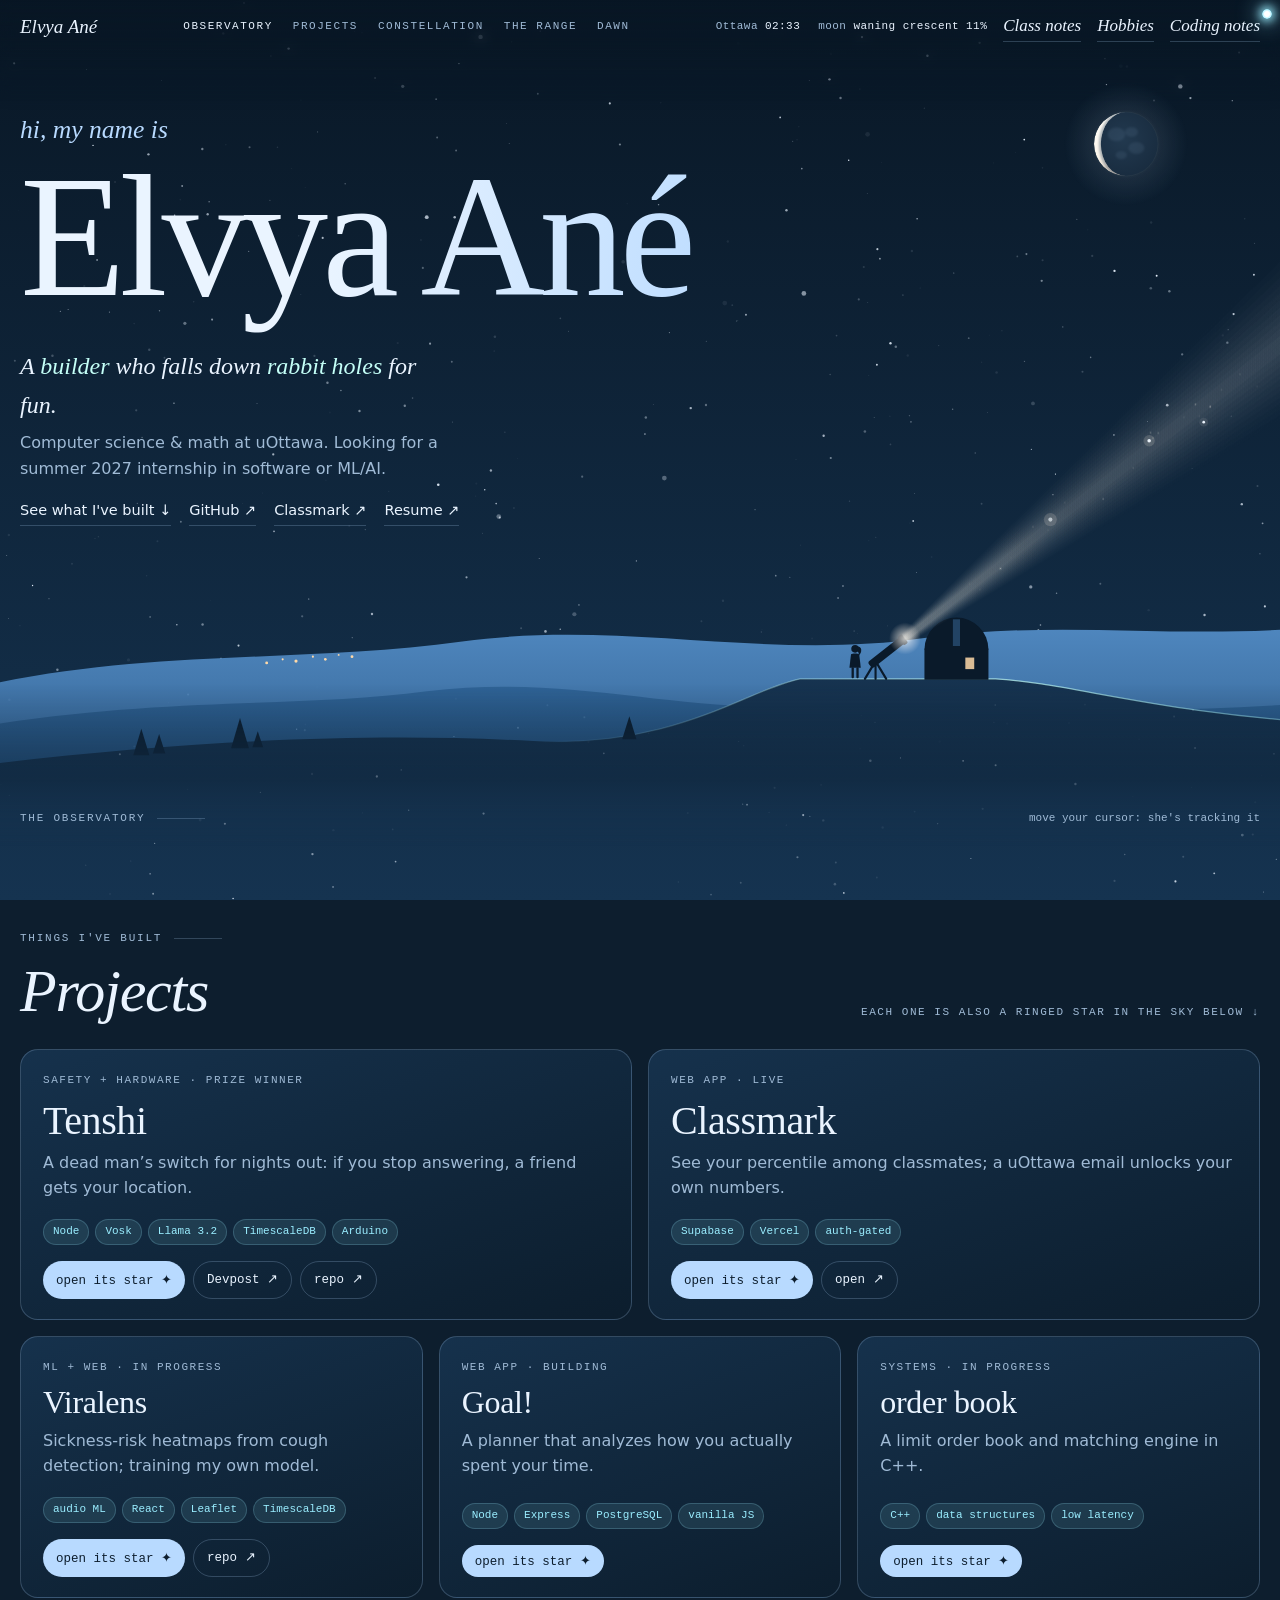
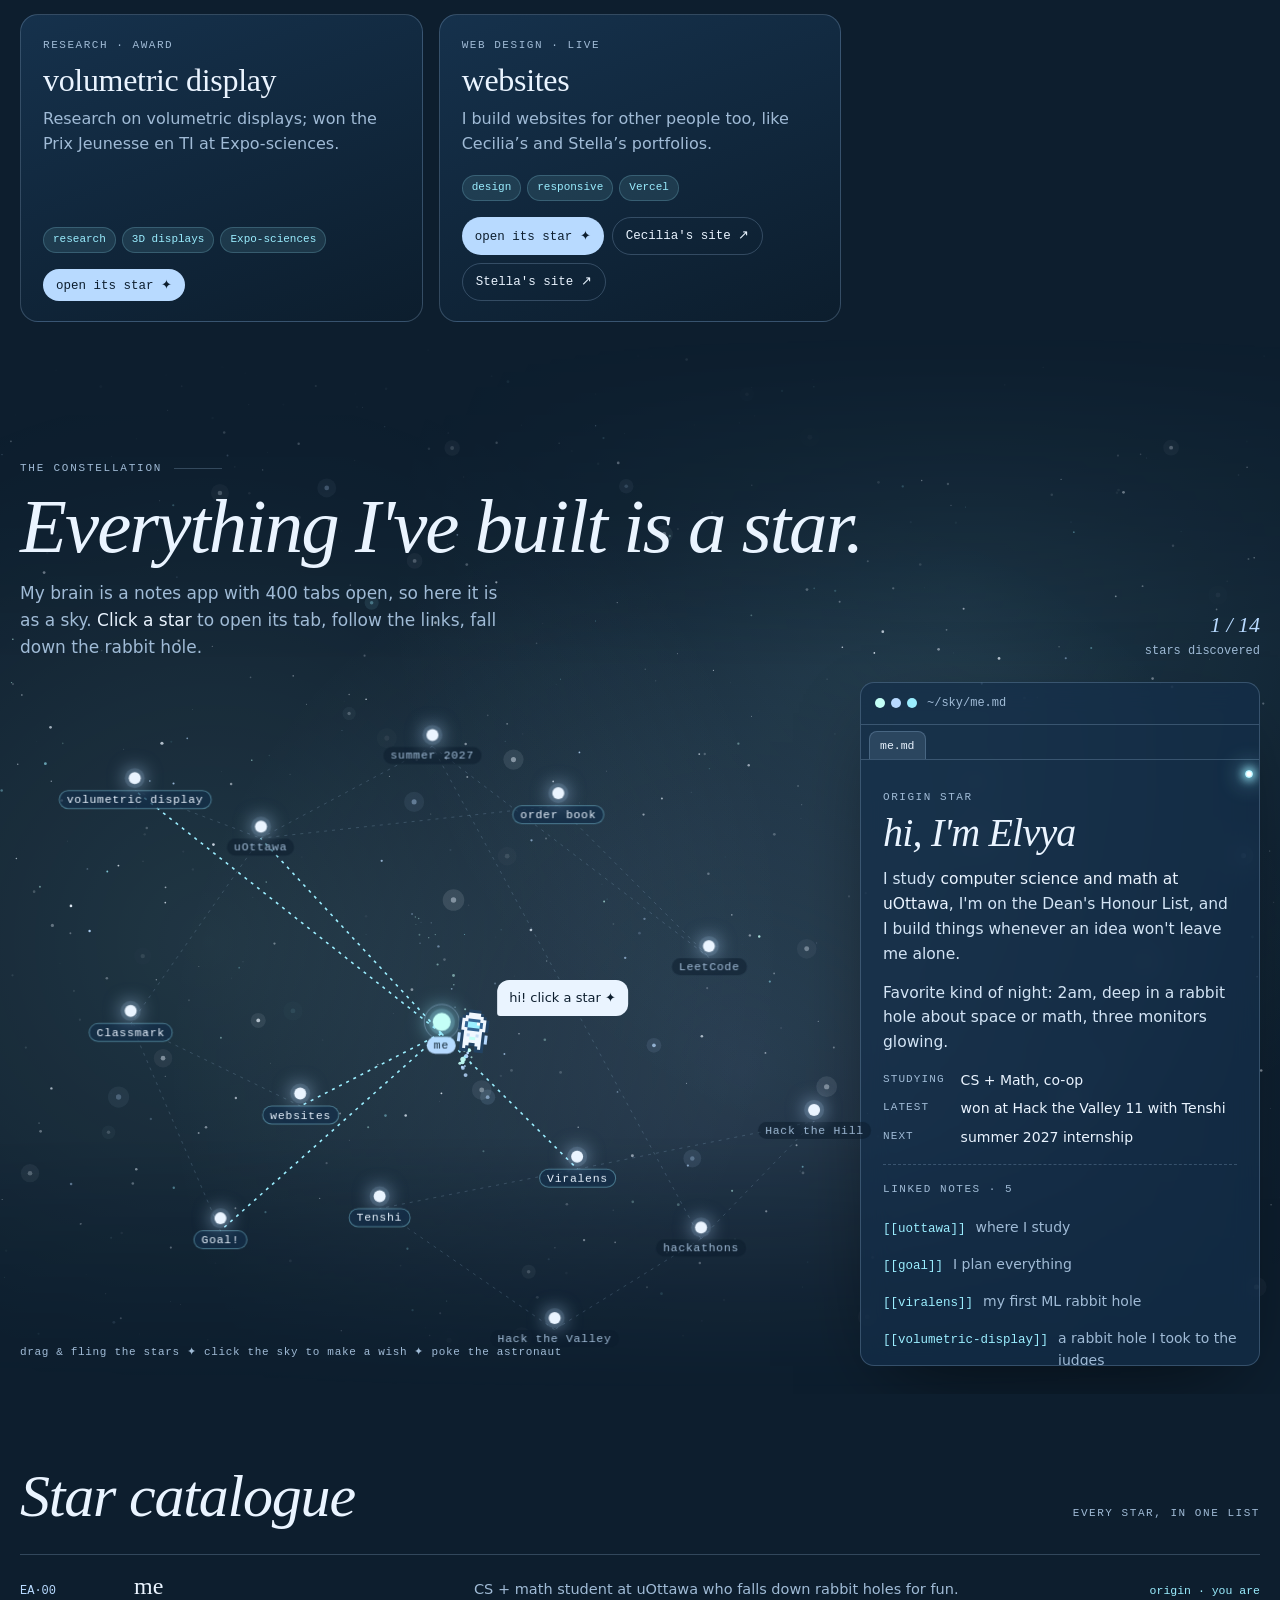
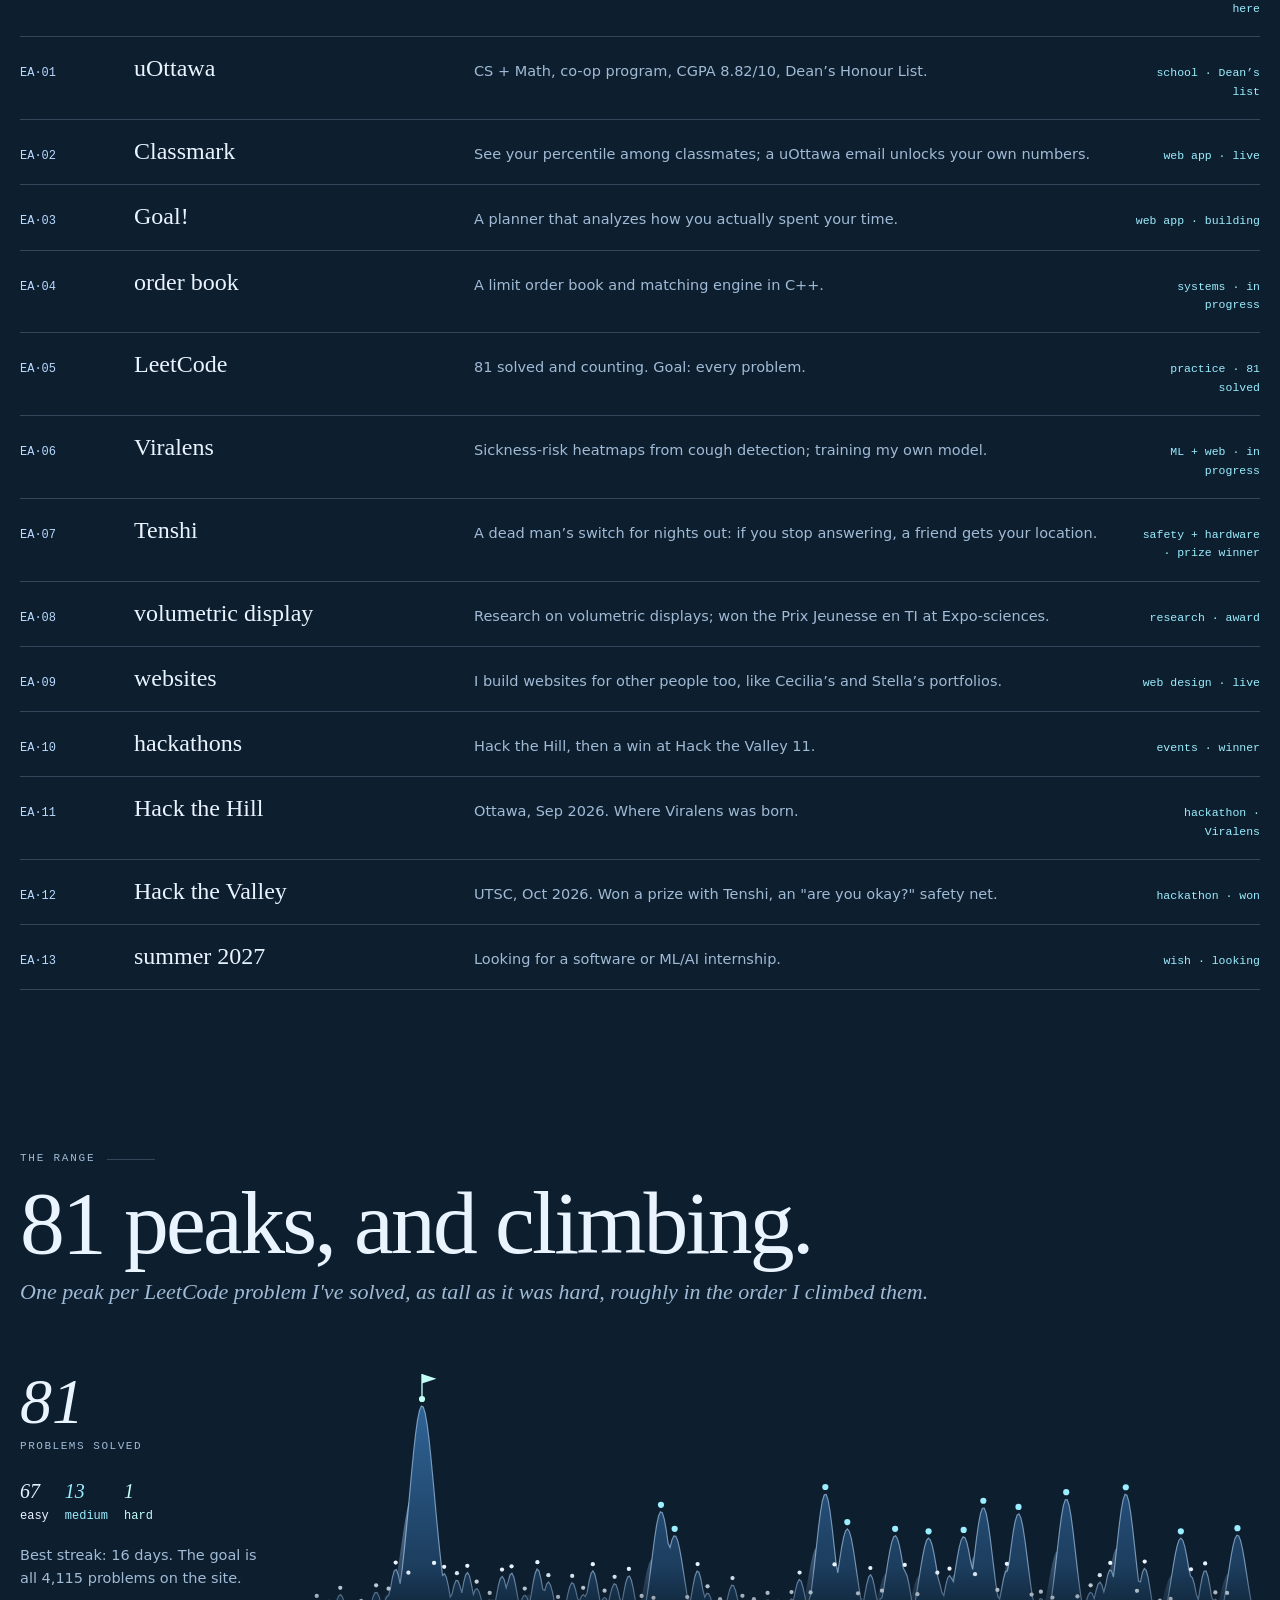
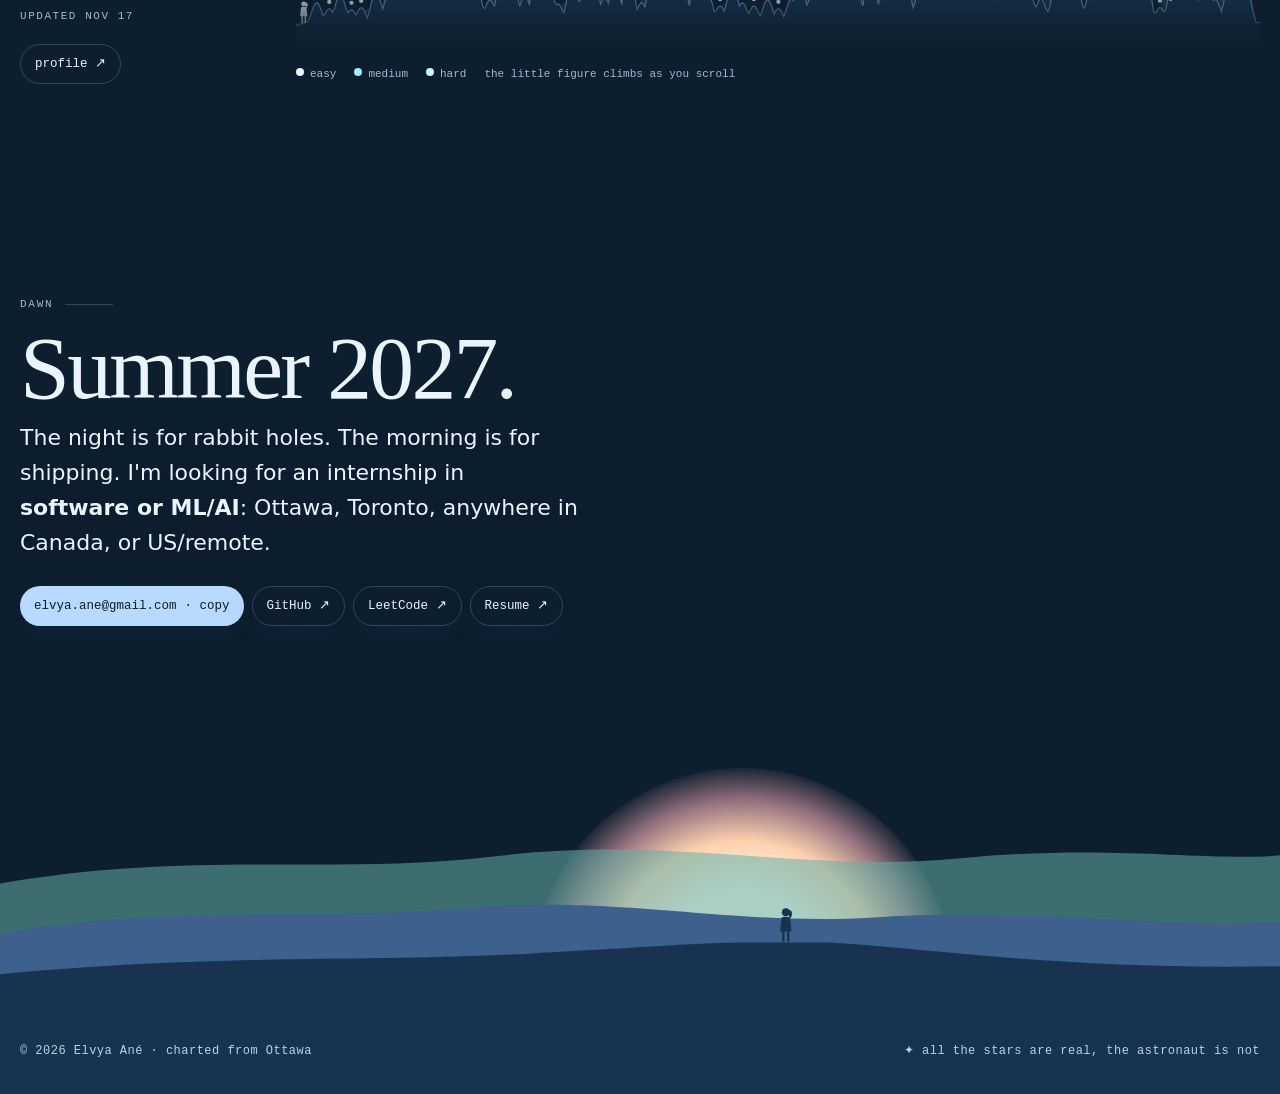
==== commit 5643c44d: "Bust resume cache for v17" ====
--- a/index.html
+++ b/index.html
@@ -338,7 +338,7 @@
     <h1>Elvya Ané</h1>
     <p class="tag disp-i">A <em>builder</em> who falls down <em>rabbit holes</em> for fun.</p>
     <p class="sub">Computer science &amp; math at uOttawa. Looking for a summer 2027 internship in software or ML/AI.</p>
-    <div class="links"><a href="#projects">See what I've built ↓</a><a href="https://github.com/ElvyaAne" target="_blank" rel="noopener">GitHub ↗</a><a href="https://classmark.vercel.app" target="_blank" rel="noopener">Classmark ↗</a><a href="resume.pdf?v=14" target="_blank" rel="noopener">Resume ↗</a></div>
+    <div class="links"><a href="#projects">See what I've built ↓</a><a href="https://github.com/ElvyaAne" target="_blank" rel="noopener">GitHub ↗</a><a href="https://classmark.vercel.app" target="_blank" rel="noopener">Classmark ↗</a><a href="resume.pdf?v=17" target="_blank" rel="noopener">Resume ↗</a></div>
   </div>
   <div class="land" id="land">
     <svg viewBox="0 0 1440 420" preserveAspectRatio="xMaxYMax slice" aria-hidden="true">
@@ -452,7 +452,7 @@
     <span class="chart">Dawn</span>
     <h2>Summer 2027.</h2>
     <p>The night is for rabbit holes. The morning is for shipping. I'm looking for an internship in <b>software or ML/AI</b>: Ottawa, Toronto, anywhere in Canada, or US/remote.</p>
-    <div class="btns"><button class="btn" id="copy2" type="button"><span id="copytxt2">elvya.ane@gmail.com</span> · copy</button><a class="btn ghost" href="https://github.com/ElvyaAne" target="_blank" rel="noopener">GitHub ↗</a><a class="btn ghost" href="https://leetcode.com/u/Elvya/" target="_blank" rel="noopener">LeetCode ↗</a><a class="btn ghost" href="resume.pdf?v=14" target="_blank" rel="noopener">Resume ↗</a></div>
+    <div class="btns"><button class="btn" id="copy2" type="button"><span id="copytxt2">elvya.ane@gmail.com</span> · copy</button><a class="btn ghost" href="https://github.com/ElvyaAne" target="_blank" rel="noopener">GitHub ↗</a><a class="btn ghost" href="https://leetcode.com/u/Elvya/" target="_blank" rel="noopener">LeetCode ↗</a><a class="btn ghost" href="resume.pdf?v=17" target="_blank" rel="noopener">Resume ↗</a></div>
   </div>
   <div class="horizon" aria-hidden="true">
     <svg viewBox="0 0 1440 300" preserveAspectRatio="xMidYMax slice">
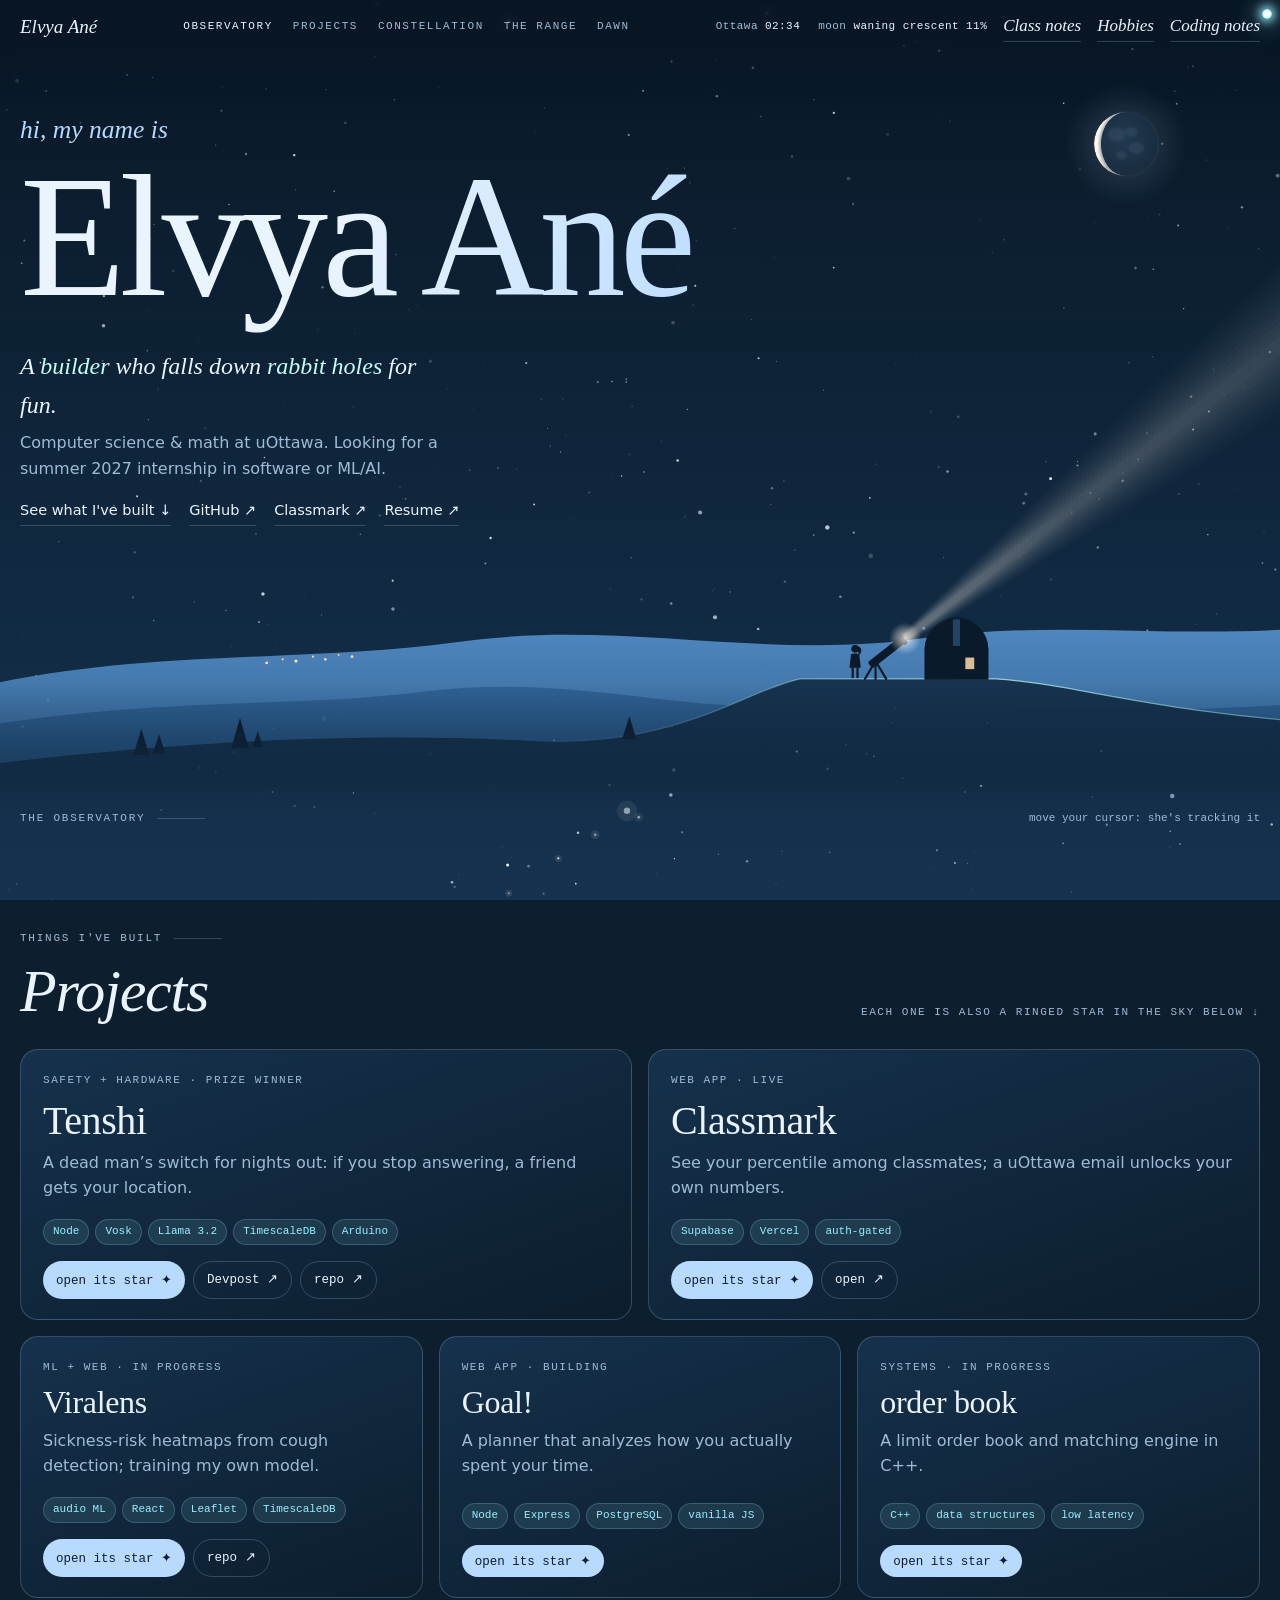
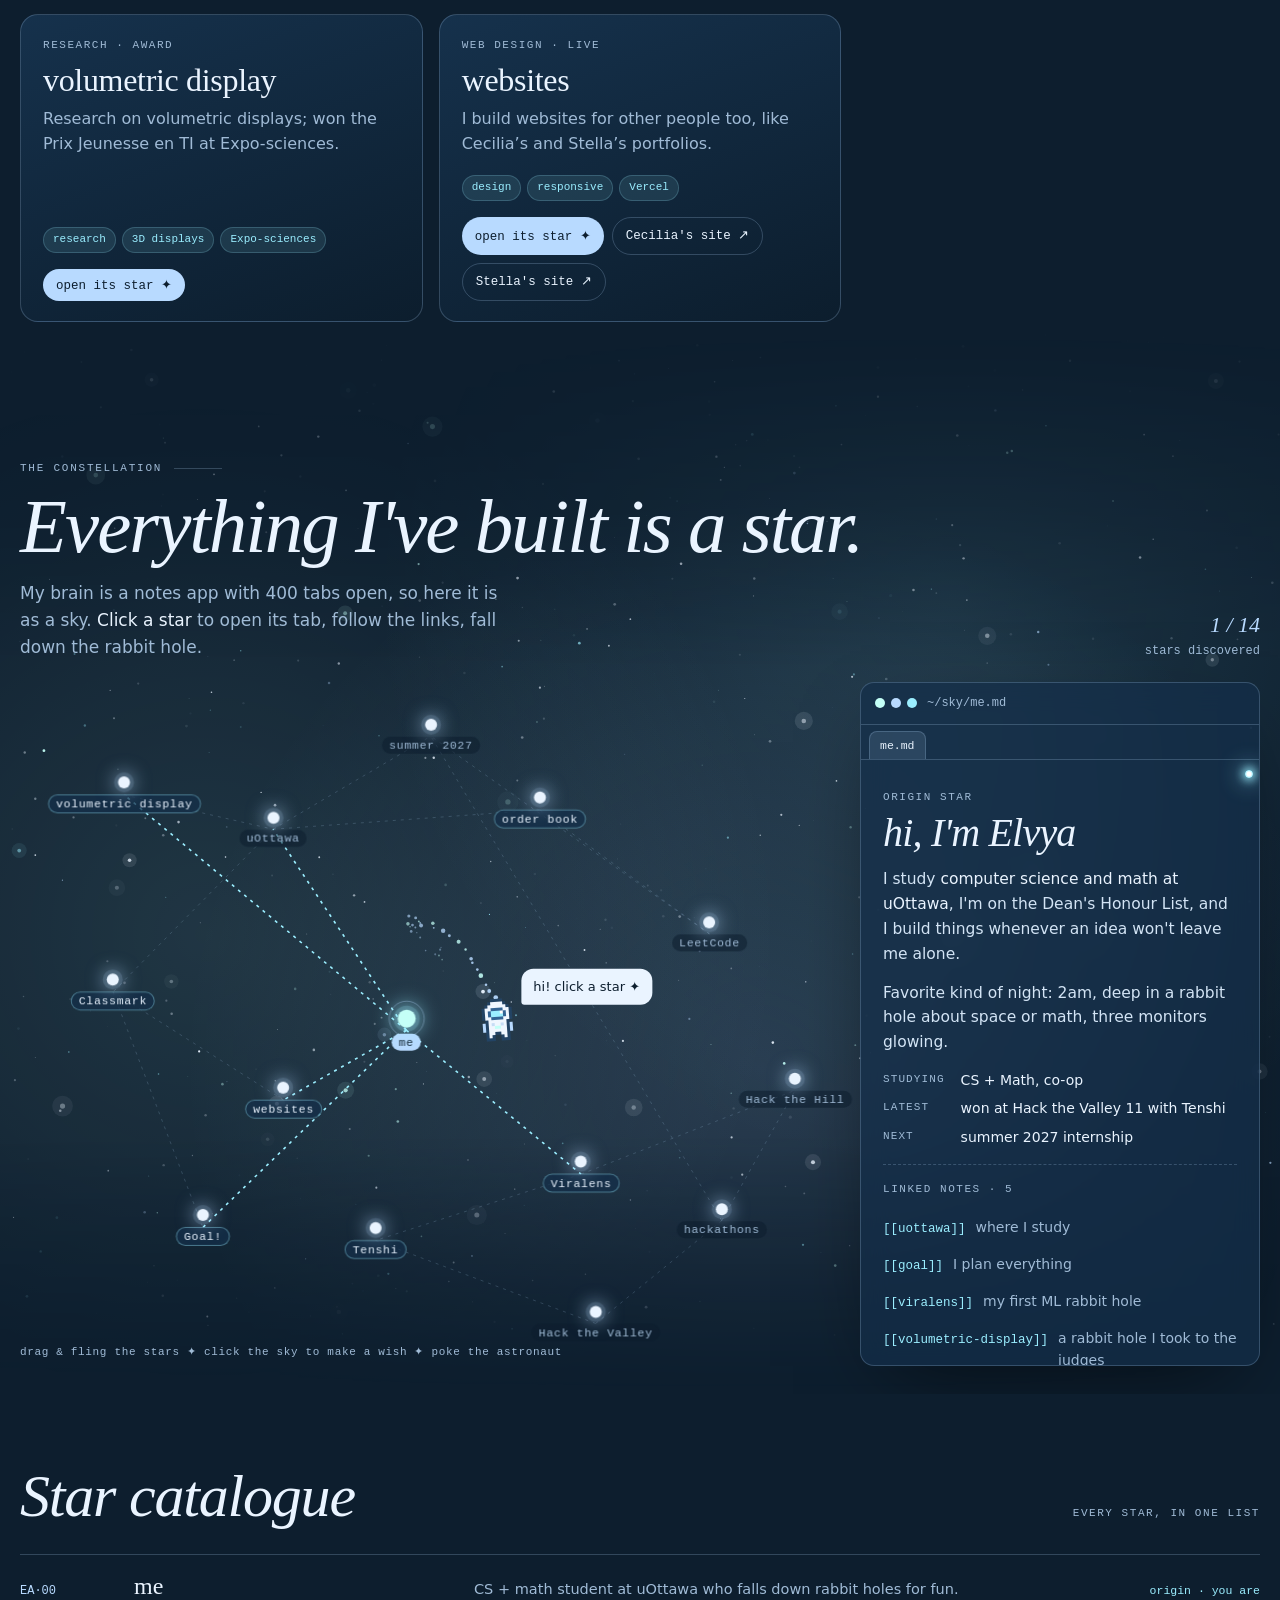
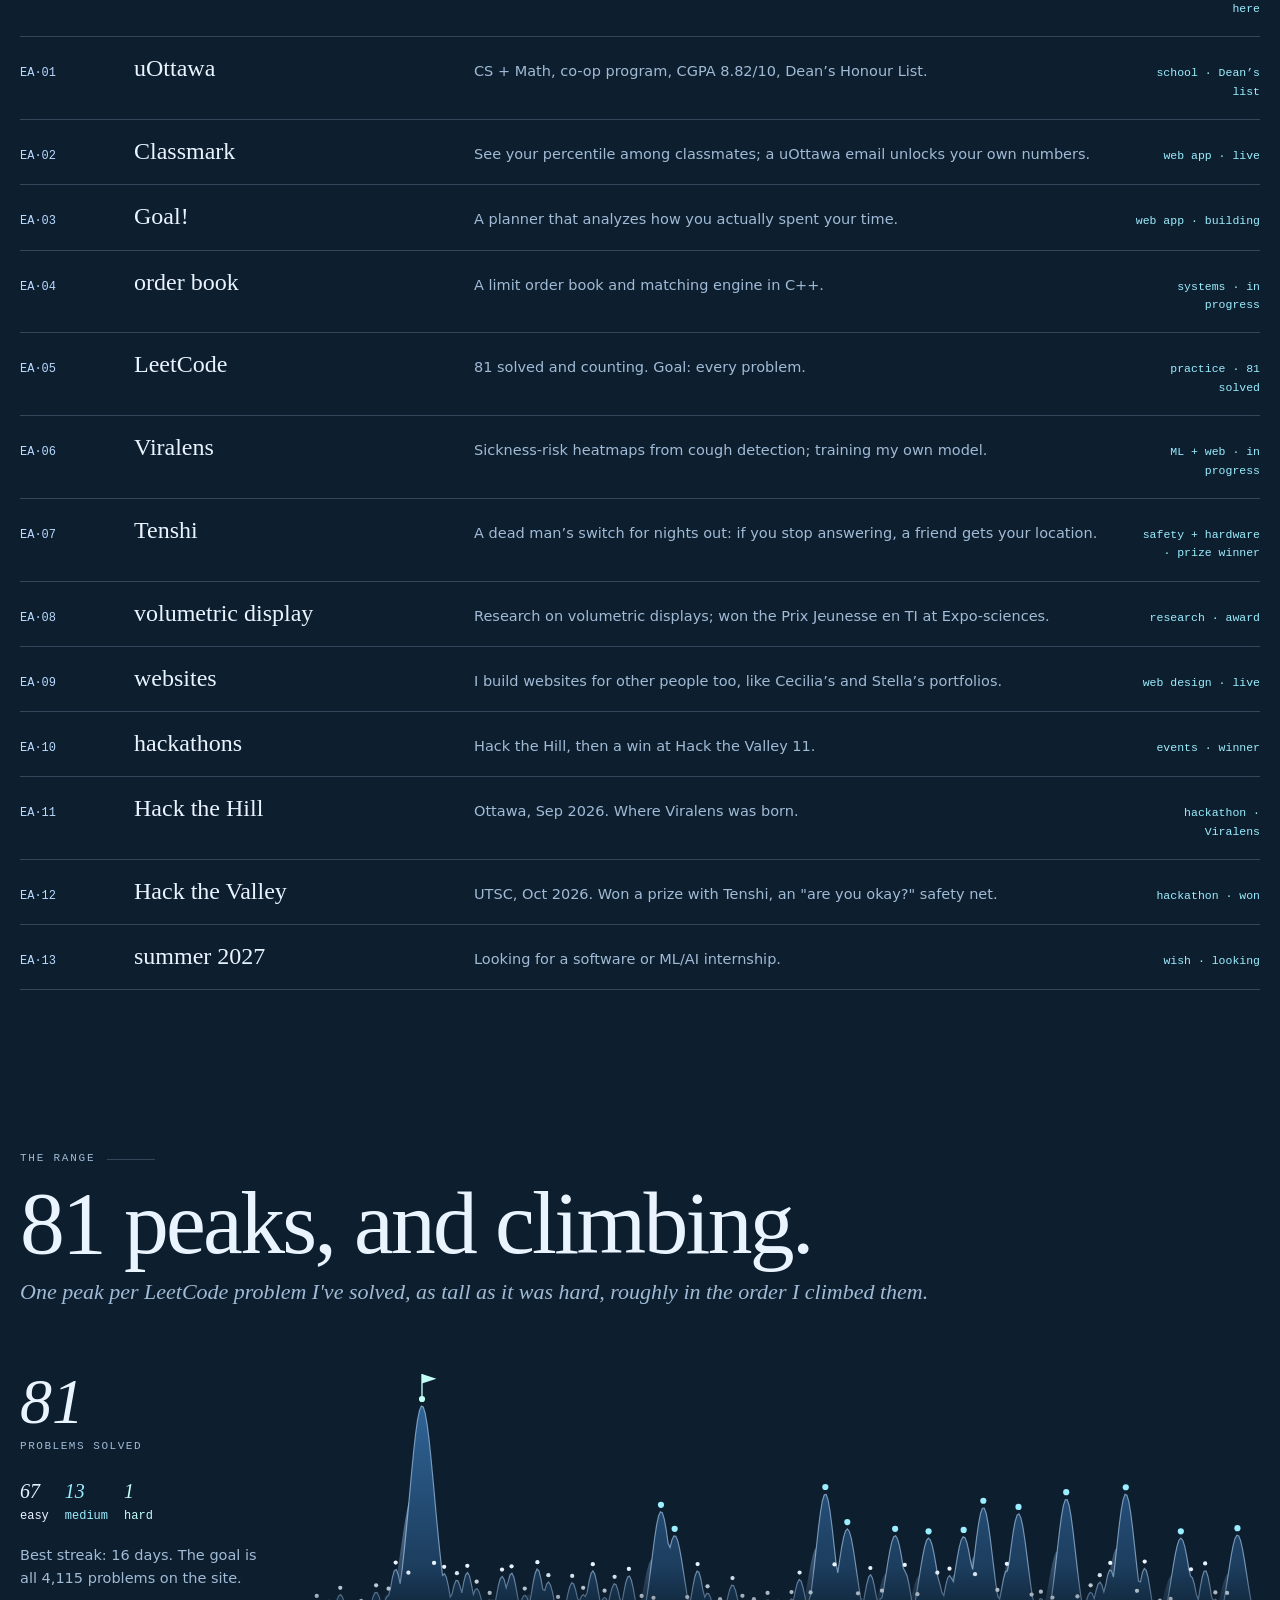
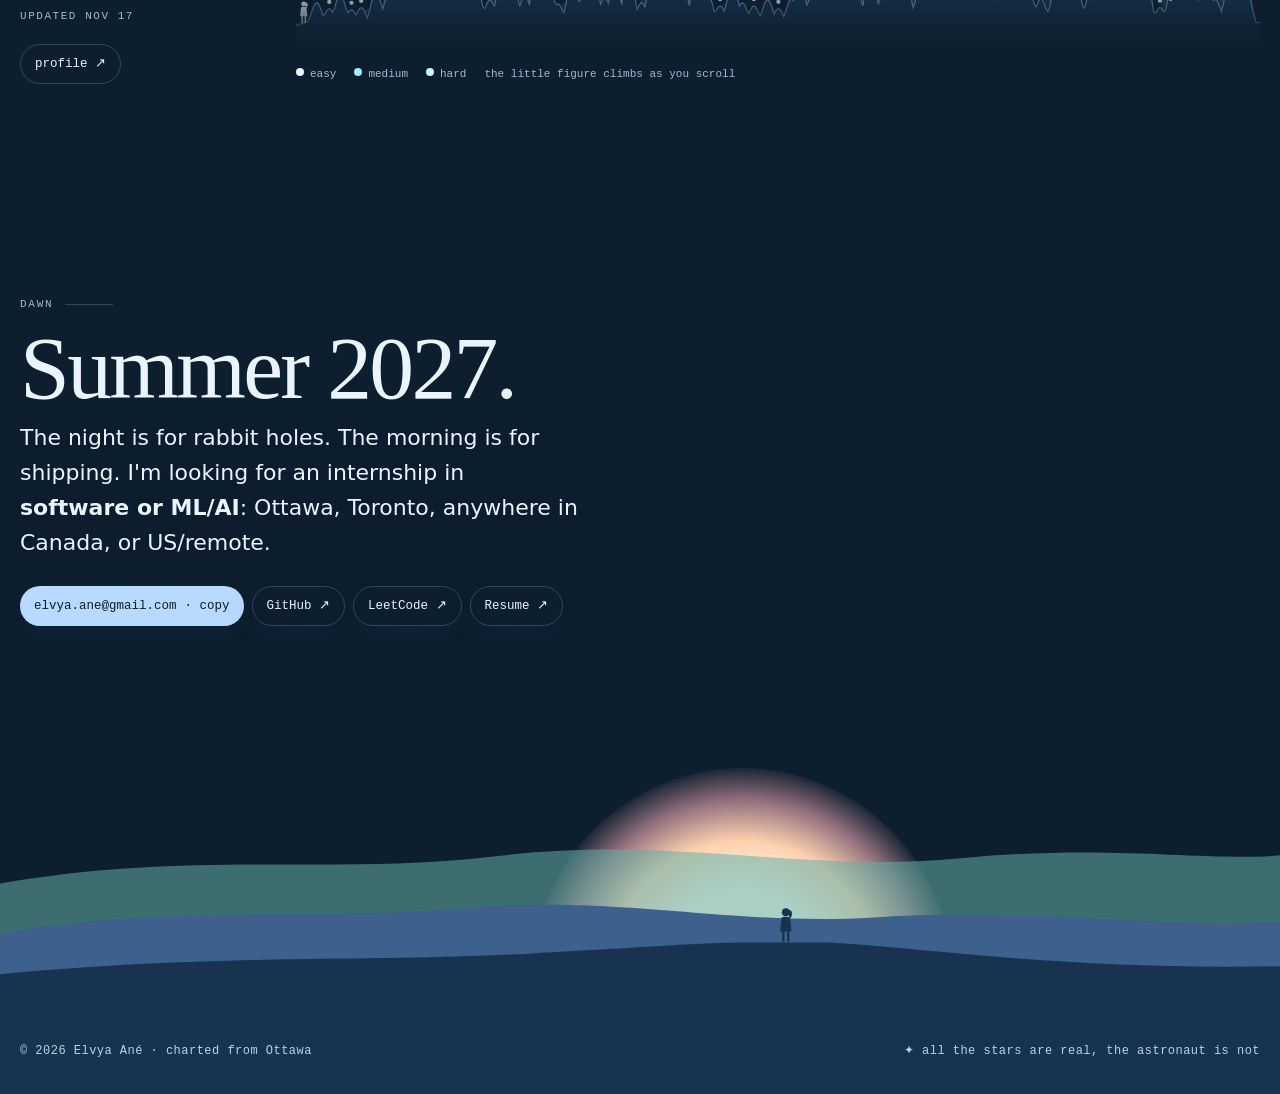
==== commit c08a2e23: "Resume v18: add provincial exam percentiles and admission scholarship" ====
--- a/index.html
+++ b/index.html
@@ -338,7 +338,7 @@
     <h1>Elvya Ané</h1>
     <p class="tag disp-i">A <em>builder</em> who falls down <em>rabbit holes</em> for fun.</p>
     <p class="sub">Computer science &amp; math at uOttawa. Looking for a summer 2027 internship in software or ML/AI.</p>
-    <div class="links"><a href="#projects">See what I've built ↓</a><a href="https://github.com/ElvyaAne" target="_blank" rel="noopener">GitHub ↗</a><a href="https://classmark.vercel.app" target="_blank" rel="noopener">Classmark ↗</a><a href="resume.pdf?v=17" target="_blank" rel="noopener">Resume ↗</a></div>
+    <div class="links"><a href="#projects">See what I've built ↓</a><a href="https://github.com/ElvyaAne" target="_blank" rel="noopener">GitHub ↗</a><a href="https://classmark.vercel.app" target="_blank" rel="noopener">Classmark ↗</a><a href="resume.pdf?v=18" target="_blank" rel="noopener">Resume ↗</a></div>
   </div>
   <div class="land" id="land">
     <svg viewBox="0 0 1440 420" preserveAspectRatio="xMaxYMax slice" aria-hidden="true">
@@ -452,7 +452,7 @@
     <span class="chart">Dawn</span>
     <h2>Summer 2027.</h2>
     <p>The night is for rabbit holes. The morning is for shipping. I'm looking for an internship in <b>software or ML/AI</b>: Ottawa, Toronto, anywhere in Canada, or US/remote.</p>
-    <div class="btns"><button class="btn" id="copy2" type="button"><span id="copytxt2">elvya.ane@gmail.com</span> · copy</button><a class="btn ghost" href="https://github.com/ElvyaAne" target="_blank" rel="noopener">GitHub ↗</a><a class="btn ghost" href="https://leetcode.com/u/Elvya/" target="_blank" rel="noopener">LeetCode ↗</a><a class="btn ghost" href="resume.pdf?v=17" target="_blank" rel="noopener">Resume ↗</a></div>
+    <div class="btns"><button class="btn" id="copy2" type="button"><span id="copytxt2">elvya.ane@gmail.com</span> · copy</button><a class="btn ghost" href="https://github.com/ElvyaAne" target="_blank" rel="noopener">GitHub ↗</a><a class="btn ghost" href="https://leetcode.com/u/Elvya/" target="_blank" rel="noopener">LeetCode ↗</a><a class="btn ghost" href="resume.pdf?v=18" target="_blank" rel="noopener">Resume ↗</a></div>
   </div>
   <div class="horizon" aria-hidden="true">
     <svg viewBox="0 0 1440 300" preserveAspectRatio="xMidYMax slice">
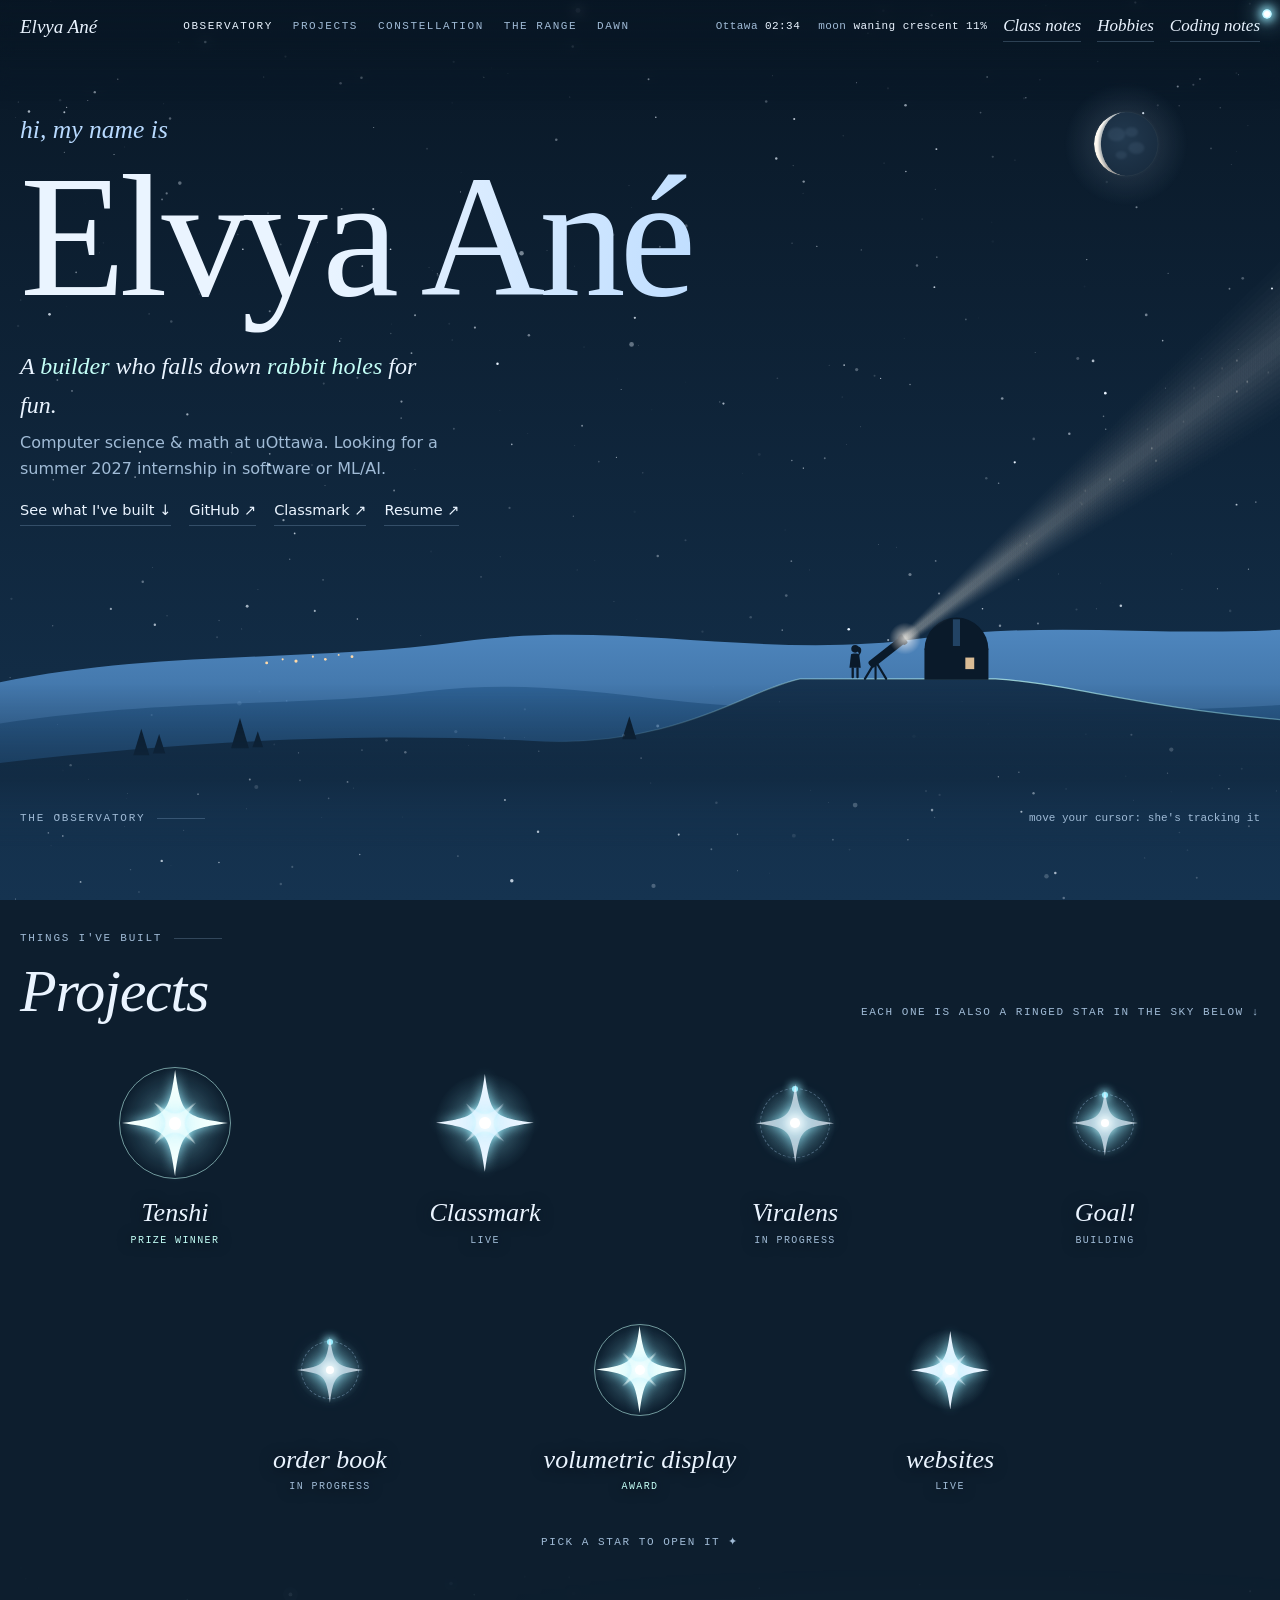
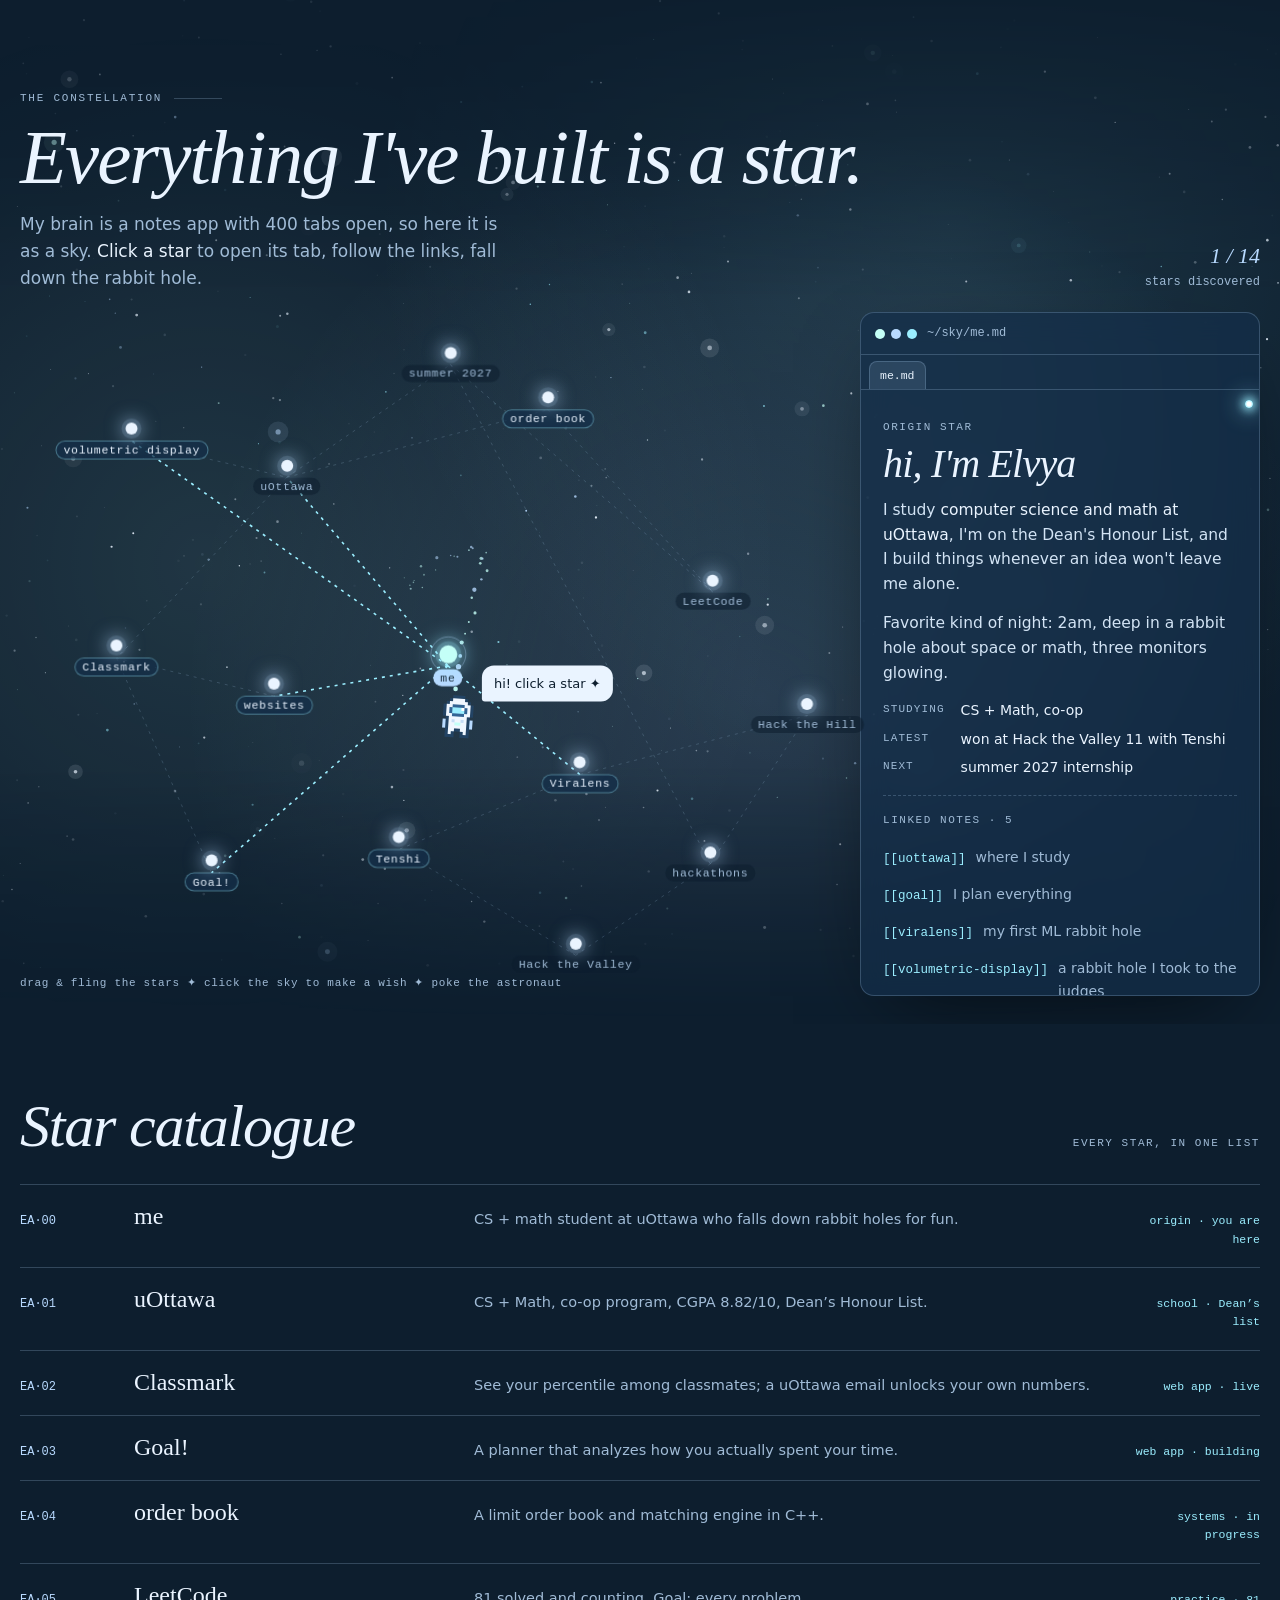
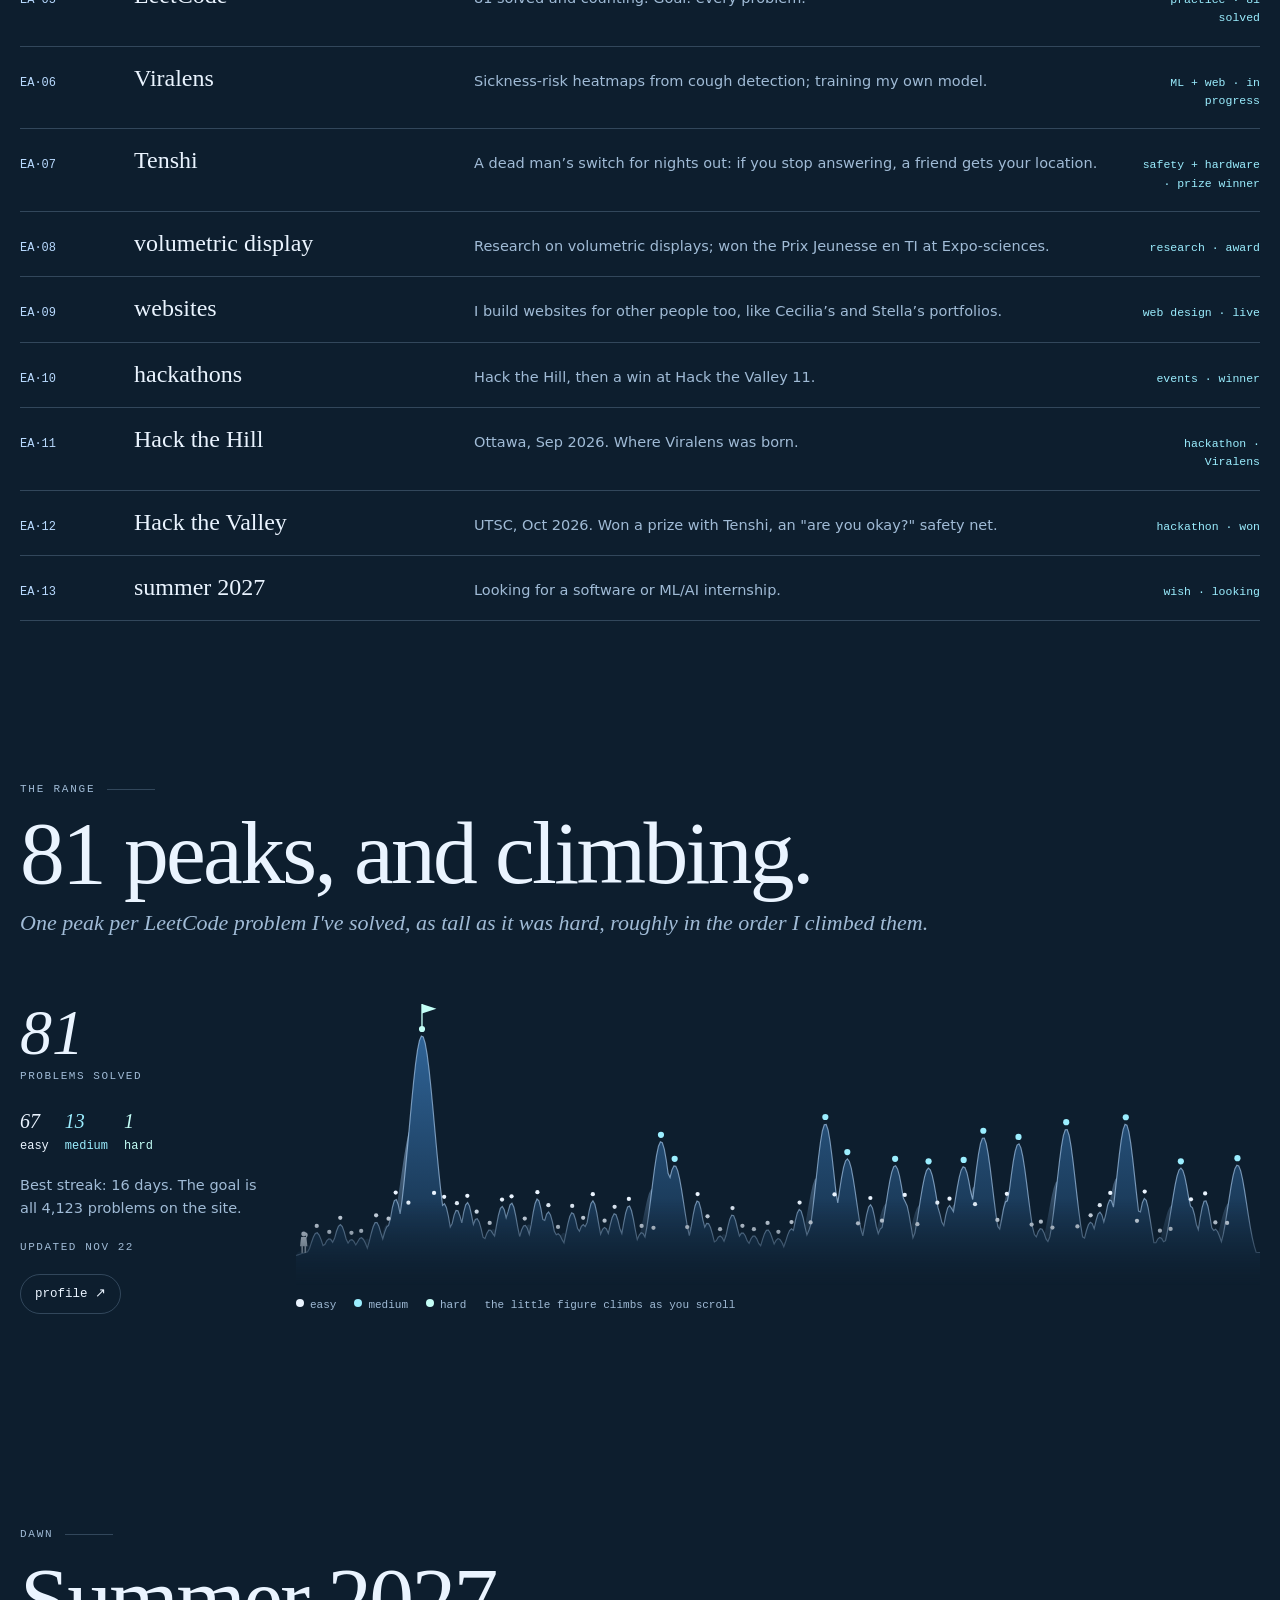
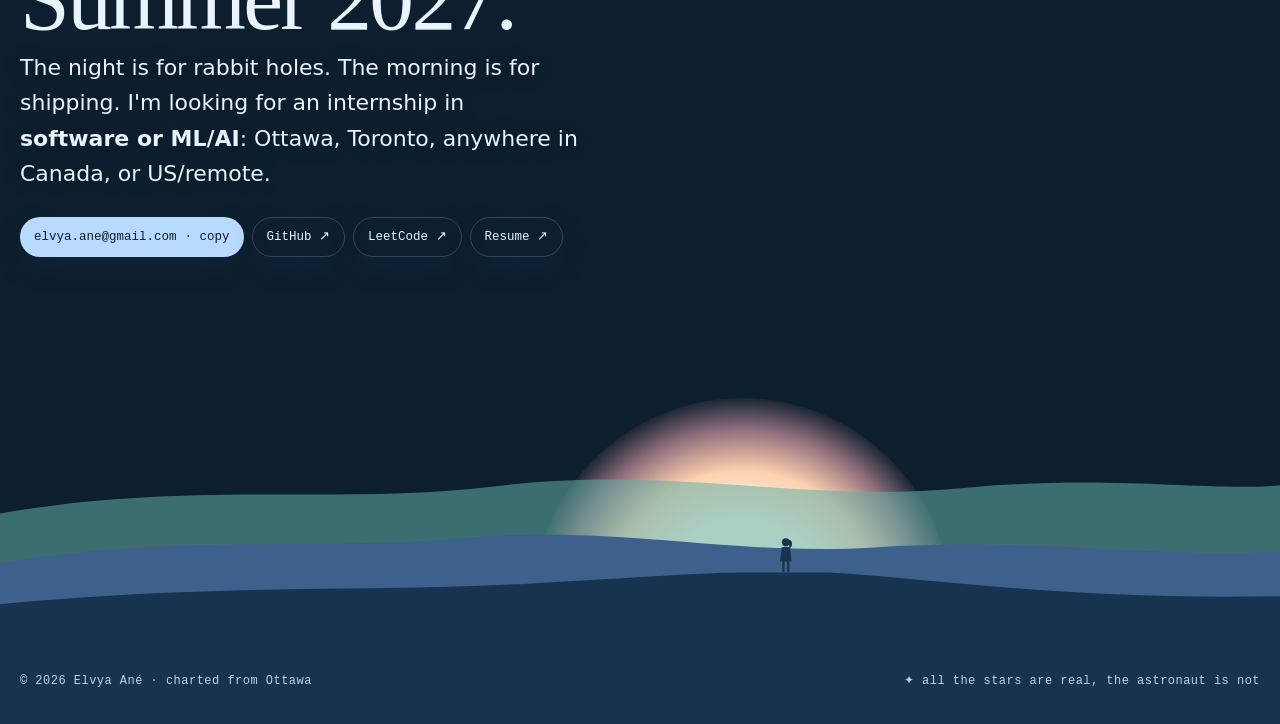
==== commit 5fca6cdc: "Projects: replace cards with a shelf of animated stars Each project is a floating, twinkling star wi" ====
--- a/index.html
+++ b/index.html
@@ -272,20 +272,64 @@
 .shelf{position:relative;z-index:1;max-width:1320px;margin:0 auto;padding-block:84px 8px;padding-left:max(20px,env(safe-area-inset-left,0px));padding-right:max(20px,env(safe-area-inset-right,0px))}
 .shelf .cat-head{align-items:end}
 .shelf .cat-head h2{margin-top:14px}
-.pgrid{display:grid;grid-template-columns:repeat(6,minmax(0,1fr));gap:16px}
-.pc{grid-column:span 2;display:flex;flex-direction:column;padding:22px 22px 20px;border-radius:18px;background:linear-gradient(160deg,rgba(30,66,102,.55),rgba(13,30,46,.55));border:1px solid var(--line);transition:border-color .25s,transform .25s}
-.pc.wide{grid-column:span 3}
-.pc:hover{border-color:rgba(155,238,255,.45);transform:translateY(-2px)}
-.pc h3{font-family:var(--f-display);font-variation-settings:"SOFT" 100,"WONK" 1;font-weight:400;font-size:32px;line-height:1.05;margin:10px 0 8px;letter-spacing:-.01em}
-.pc.wide h3{font-size:40px}
-.pc p{color:var(--dim);margin:0 0 14px;flex:1}
-.pc .chips{margin-bottom:16px}
-.pa{display:flex;flex-wrap:wrap;gap:8px}
-.pa .btn{padding:8px 13px}
+/* each project is a star on the shelf; click one and it slides aside to show its notes */
+.pshelf{display:flex;flex-wrap:wrap;justify-content:center;row-gap:30px;margin-top:20px}
+.pstar{flex:0 0 25%;min-width:0;--px:calc(var(--s)*118px);position:relative;padding:150px 10px 20px;display:flex;flex-direction:column;align-items:center;background:none;border:0;border-radius:18px;cursor:pointer;color:var(--mist);font:inherit}
+.ps-art{position:absolute;left:50%;top:74px;width:0;height:0;pointer-events:none;transition:top .3s cubic-bezier(.3,1.6,.5,1);animation:psfloat var(--fd,7s) ease-in-out var(--fo,0s) infinite}
+.ps-art>*{position:absolute;left:0;top:0}
+.pstar:hover .ps-art{top:68px;animation-play-state:paused}
+@keyframes psfloat{0%,100%{translate:0 0;rotate:0deg}25%{translate:var(--fx) -9px;rotate:4deg}50%{translate:0 -15px;rotate:0deg}75%{translate:calc(var(--fx)*-1) -6px;rotate:-4deg}}
+.ps-glow{width:var(--px);height:var(--px);margin:calc(var(--px)/-2) 0 0 calc(var(--px)/-2);border-radius:50%;background:radial-gradient(circle,rgba(196,255,247,.55) 0,rgba(155,238,255,.22) 28%,transparent 66%);animation:pstw 3.4s ease-in-out var(--d) infinite}
+.ps-core{width:calc(var(--px)*.11);height:calc(var(--px)*.11);margin:calc(var(--px)*-.055) 0 0 calc(var(--px)*-.055);border-radius:50%;background:#ffffff;box-shadow:0 0 10px 3px #ffffff,0 0 26px 8px rgba(155,238,255,.7);transition:transform .3s}
+.pstar:hover .ps-core,.pstar.sel .ps-core{transform:scale(1.5)}
+.ps-ray{width:calc(var(--px)*.9);height:calc(var(--px)*.9);margin:calc(var(--px)*-.45) 0 0 calc(var(--px)*-.45);fill:#eaf4ff;filter:drop-shadow(0 0 6px rgba(155,238,255,.9));animation:psspin 18s linear infinite,pstw 2.6s ease-in-out var(--d) infinite}
+.ps-ray2{transform:rotate(45deg) scale(.55);opacity:.7;animation:psspin2 26s linear infinite reverse}
+.ps-ring{width:calc(var(--px)*.95);height:calc(var(--px)*.95);margin:calc(var(--px)*-.475) 0 0 calc(var(--px)*-.475);border-radius:50%;border:1px solid rgba(196,255,247,.55);animation:psring 3.2s ease-out var(--d) infinite}
+.pstar.award .ps-ray{fill:#f4fffd}
+.pstar.forming .ps-ray{opacity:.75;animation:psspin 30s linear infinite,psform 2.2s ease-in-out var(--d) infinite}
+.ps-orbit{width:calc(var(--px)*.8);height:calc(var(--px)*.8);margin:calc(var(--px)*-.4) 0 0 calc(var(--px)*-.4);border-radius:50%;border:1px dashed rgba(184,218,255,.35);animation:psspin 7s linear infinite}
+.ps-orbit i{position:absolute;left:50%;top:-3px;width:6px;height:6px;margin-left:-3px;border-radius:50%;background:var(--sky);box-shadow:0 0 8px 2px var(--sky)}
+@keyframes pstw{50%{opacity:.55;transform:scale(.86)}}
+@keyframes psform{50%{opacity:.35;transform:scale(.7) rotate(20deg)}}
+@keyframes psspin{to{transform:rotate(360deg)}}
+@keyframes psspin2{from{transform:rotate(45deg) scale(.55)}to{transform:rotate(405deg) scale(.55)}}
+@keyframes psring{0%{transform:scale(.5);opacity:.9}100%{transform:scale(1.6);opacity:0}}
+.ps-lbl{font-family:var(--f-display);font-variation-settings:"SOFT" 100,"WONK" 1;font-style:italic;font-size:26px;line-height:1.1;text-align:center;text-shadow:0 1px 14px rgba(9,23,37,.9);transition:color .2s}
+.ps-lbl em{display:block;margin-top:7px;font-family:var(--f-mono);font-style:normal;font-size:10px;letter-spacing:.14em;text-transform:uppercase;color:var(--dim)}
+.pstar.award .ps-lbl em{color:var(--rose)}
+.pstar:hover .ps-lbl{color:var(--sky)}
+.phint{text-align:center;margin:22px 0 0}
+.pshelf.open{display:grid;grid-template-columns:300px minmax(0,1fr);column-gap:56px;align-items:start}
+.pshelf.open .pstar:not(.sel){display:none}
+.pshelf.open .pstar.sel{--px:calc(var(--s)*200px);padding-top:250px;position:sticky;top:90px}
+.pshelf.open .pstar.sel .ps-art{top:120px}
+.pshelf.open .pstar.sel .ps-lbl{font-size:34px}
+.pshelf.open+.phint{visibility:hidden}
+.pinfo{padding-top:24px;max-width:66ch}
+.pinfo h2{font-family:var(--f-display);font-variation-settings:"SOFT" 100,"WONK" 1;font-style:italic;font-weight:400;font-size:clamp(44px,5vw,68px);line-height:1;letter-spacing:-.02em;margin:10px 0 18px}
+.pinfo p{margin:0 0 16px;color:#d3e4f5;font-size:17px;line-height:1.65}
+.pinfo p b{color:var(--mist);font-weight:500}
+.pinfo .kv{font-size:15px}
+.pback,.psky{background:none;border:0;padding:0;cursor:pointer;font-family:var(--f-mono);font-size:12px;letter-spacing:.1em;text-transform:uppercase;color:var(--dim);transition:color .2s}
+.pback{display:block;margin-bottom:22px}
+.psky{margin-top:6px;color:var(--sky)}
+.pback:hover,.psky:hover{color:var(--mist)}
 .star.proj .lbl{color:var(--mist);border:1px solid rgba(155,238,255,.4);background:rgba(20,47,74,.75)}
 .star.proj.on .lbl{background:var(--lav);color:var(--night);border-color:var(--lav)}
-@media (max-width:980px){.pgrid{grid-template-columns:1fr 1fr}.pc,.pc.wide{grid-column:span 1}.pc.wide:first-child{grid-column:1/-1}}
-@media (max-width:600px){.shelf{padding-block:64px 0}.pgrid{grid-template-columns:1fr}.pc,.pc.wide,.pc.wide:first-child{grid-column:auto}.pc.wide h3,.pc h3{font-size:32px}}
+@media (max-width:600px){.shelf{padding-block:64px 0}}
+@media (max-width:700px){
+  .pshelf{row-gap:20px}
+  .pstar{flex-basis:50%;--px:calc(var(--s)*96px);padding-top:122px}
+  .ps-art{top:60px}.pstar:hover .ps-art{top:56px}
+  .ps-lbl{font-size:21px}
+  .pshelf.open{grid-template-columns:1fr}
+  .pshelf.open .pstar.sel{--px:calc(var(--s)*110px);position:relative;top:auto;padding:26px 0 26px 128px;align-items:flex-start;min-height:132px;justify-content:center}
+  .pshelf.open .pstar.sel .ps-art{left:60px;top:66px}
+  .pshelf.open .pstar.sel .ps-lbl,.pshelf.open .pstar.sel .ps-lbl em{text-align:left;font-size:30px}
+  .pshelf.open .pstar.sel .ps-lbl em{font-size:10px}
+  .pinfo{padding-top:20px}
+  .pinfo p{font-size:16px}
+}
 
 @media (max-width:440px){.nav .hud{display:none}.notesbtn{font-size:15px}.navr{gap:9px}.nav .me{font-size:17px}}
 @media (max-width:370px){.notesbtn{font-size:14px}.navr{gap:7px}}
@@ -377,7 +421,8 @@
 
 <section class="shelf" id="projects" aria-labelledby="projTitle">
   <div class="cat-head"><div><span class="chart">Things I've built</span><h2 id="projTitle">Projects</h2></div><span class="lab">each one is also a ringed star in the sky below ↓</span></div>
-  <div class="pgrid" id="pgrid"></div>
+  <div class="pshelf" id="pshelf"></div>
+  <p class="phint lab">pick a star to open it ✦</p>
 </section>
 
 <div class="sky" id="sky">
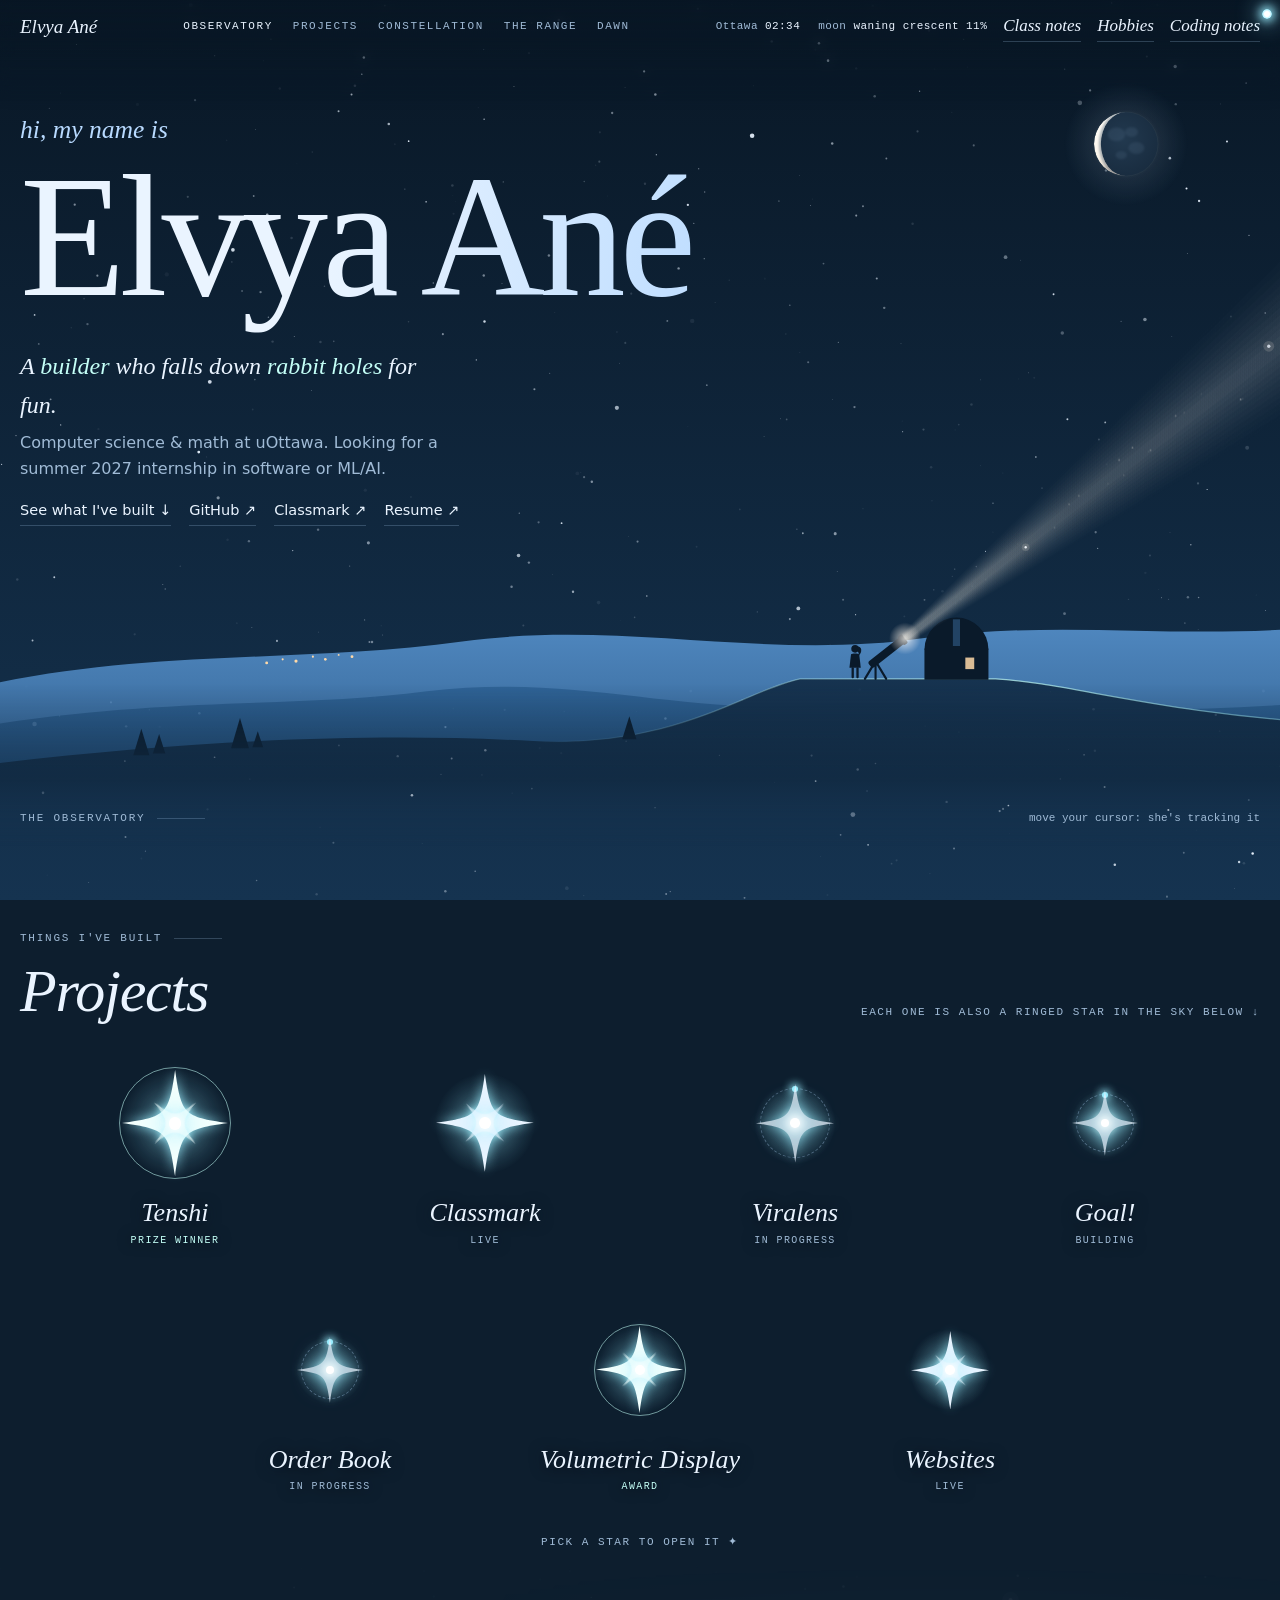
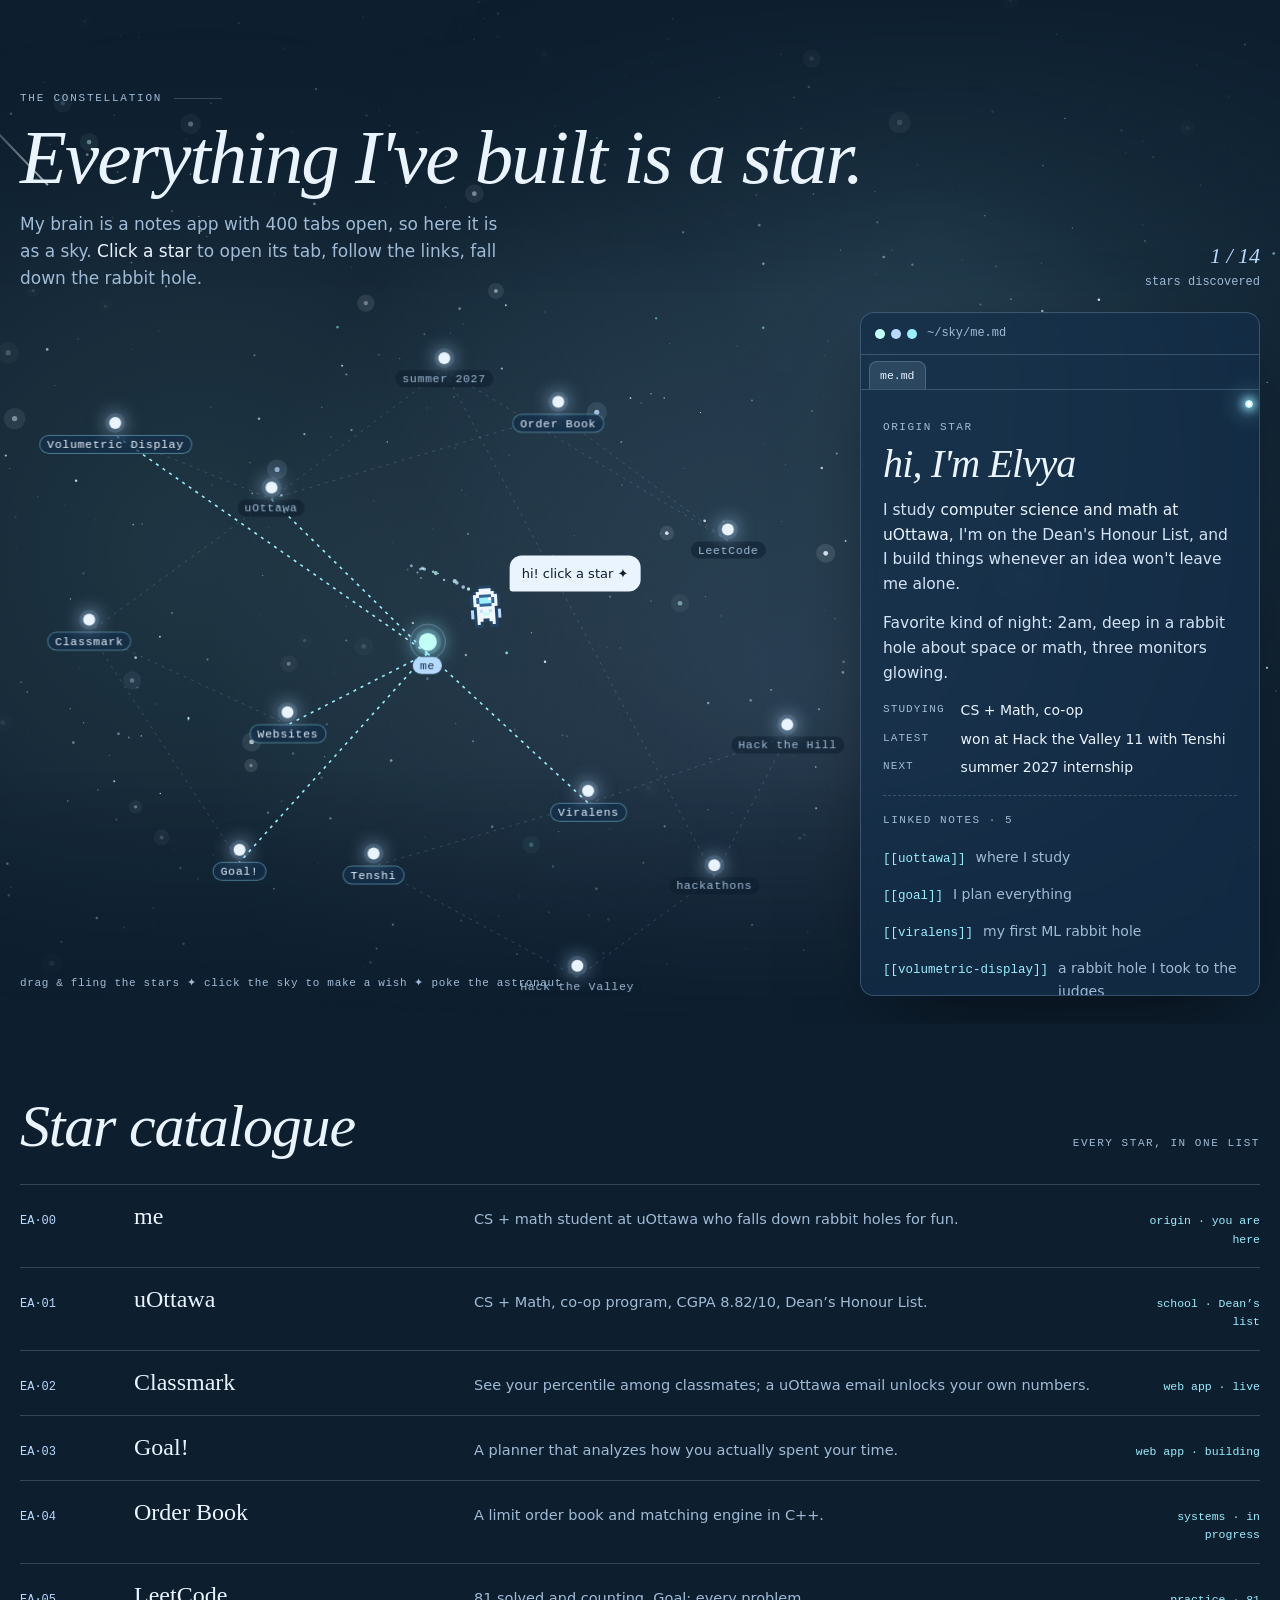
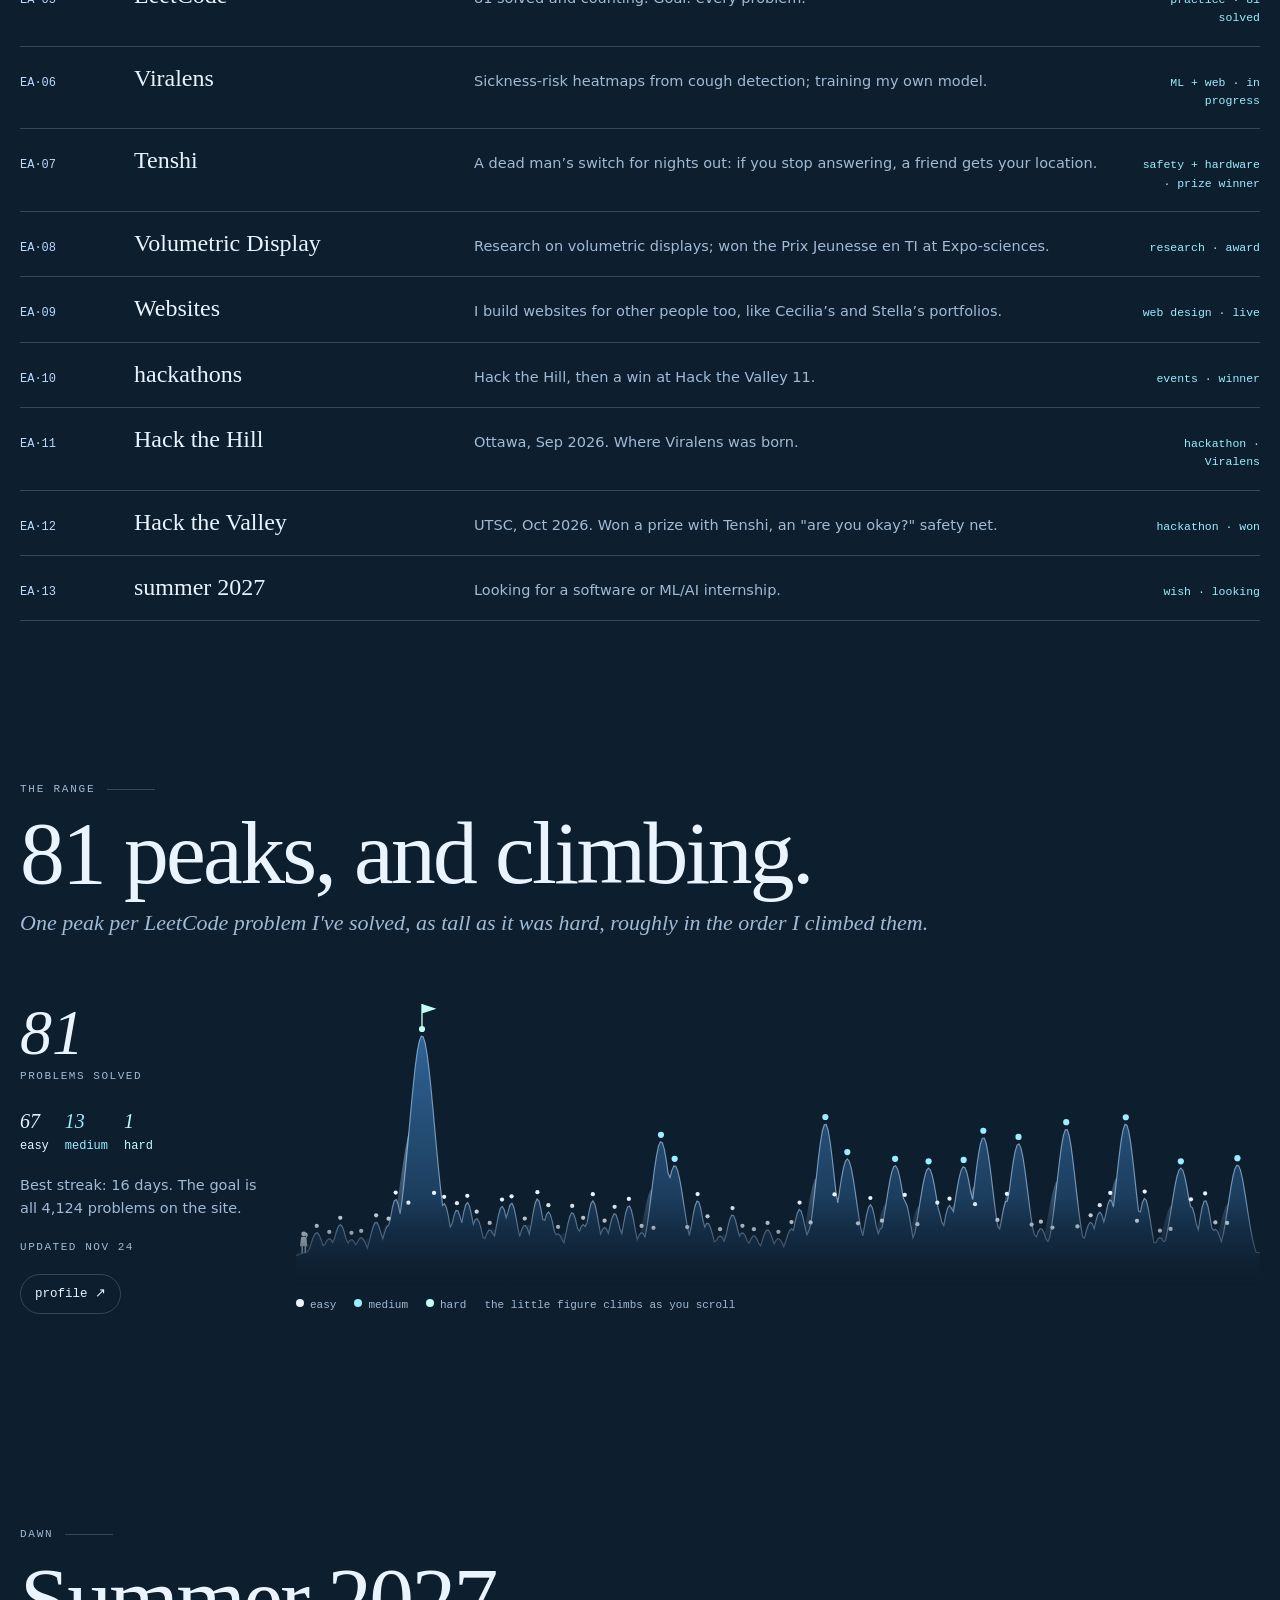
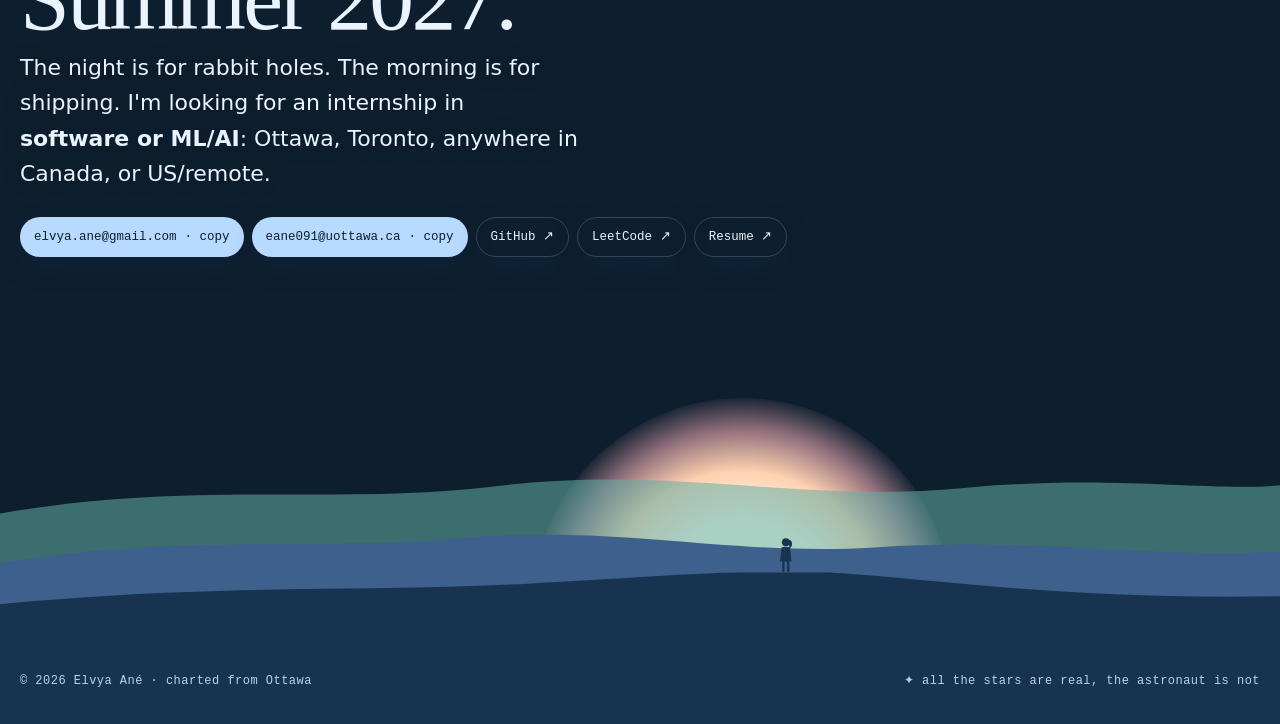
==== commit a8866873: "Add uOttawa email next to personal email" ====
--- a/index.html
+++ b/index.html
@@ -497,7 +497,7 @@
     <span class="chart">Dawn</span>
     <h2>Summer 2027.</h2>
     <p>The night is for rabbit holes. The morning is for shipping. I'm looking for an internship in <b>software or ML/AI</b>: Ottawa, Toronto, anywhere in Canada, or US/remote.</p>
-    <div class="btns"><button class="btn" id="copy2" type="button"><span id="copytxt2">elvya.ane@gmail.com</span> · copy</button><a class="btn ghost" href="https://github.com/ElvyaAne" target="_blank" rel="noopener">GitHub ↗</a><a class="btn ghost" href="https://leetcode.com/u/Elvya/" target="_blank" rel="noopener">LeetCode ↗</a><a class="btn ghost" href="resume.pdf?v=18" target="_blank" rel="noopener">Resume ↗</a></div>
+    <div class="btns"><button class="btn" data-addr="elvya.ane@gmail.com" type="button"><span>elvya.ane@gmail.com</span> · copy</button><button class="btn" data-addr="eane091@uottawa.ca" type="button"><span>eane091@uottawa.ca</span> · copy</button><a class="btn ghost" href="https://github.com/ElvyaAne" target="_blank" rel="noopener">GitHub ↗</a><a class="btn ghost" href="https://leetcode.com/u/Elvya/" target="_blank" rel="noopener">LeetCode ↗</a><a class="btn ghost" href="resume.pdf?v=18" target="_blank" rel="noopener">Resume ↗</a></div>
   </div>
   <div class="horizon" aria-hidden="true">
     <svg viewBox="0 0 1440 300" preserveAspectRatio="xMidYMax slice">
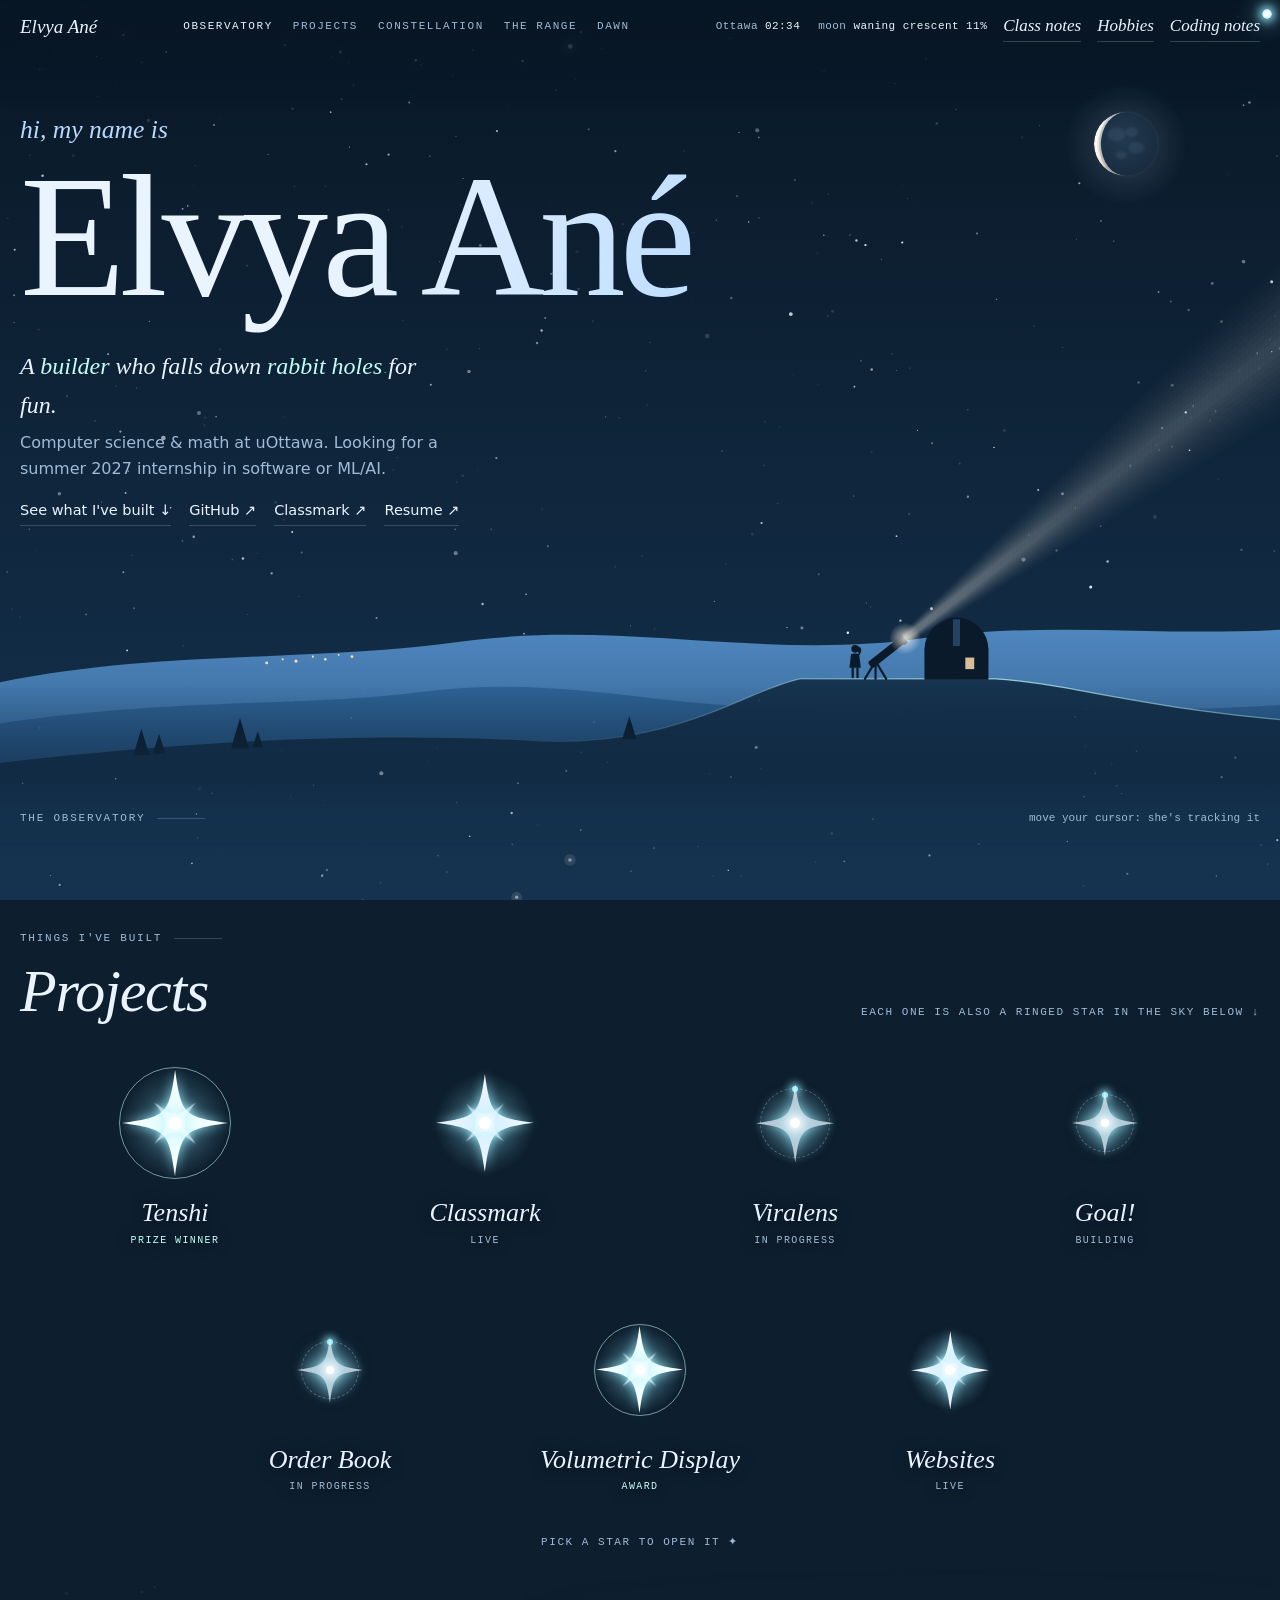
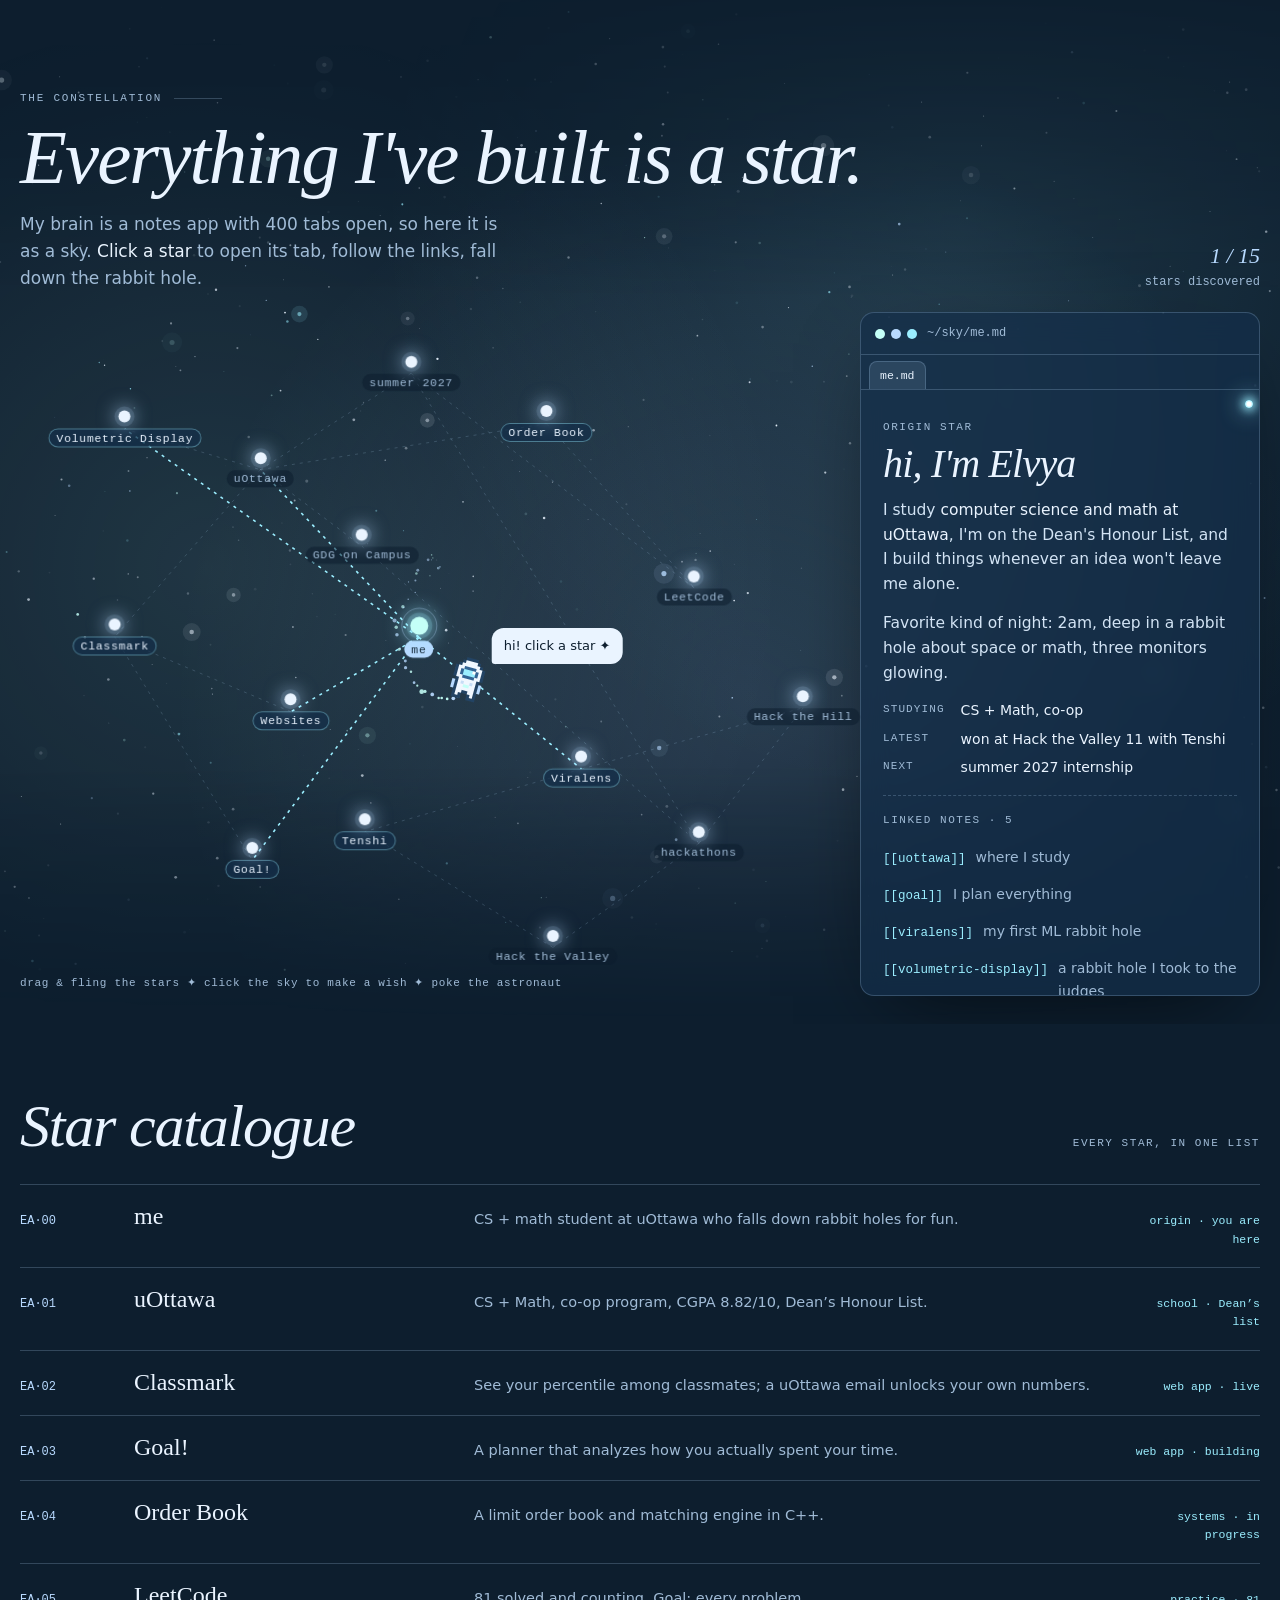
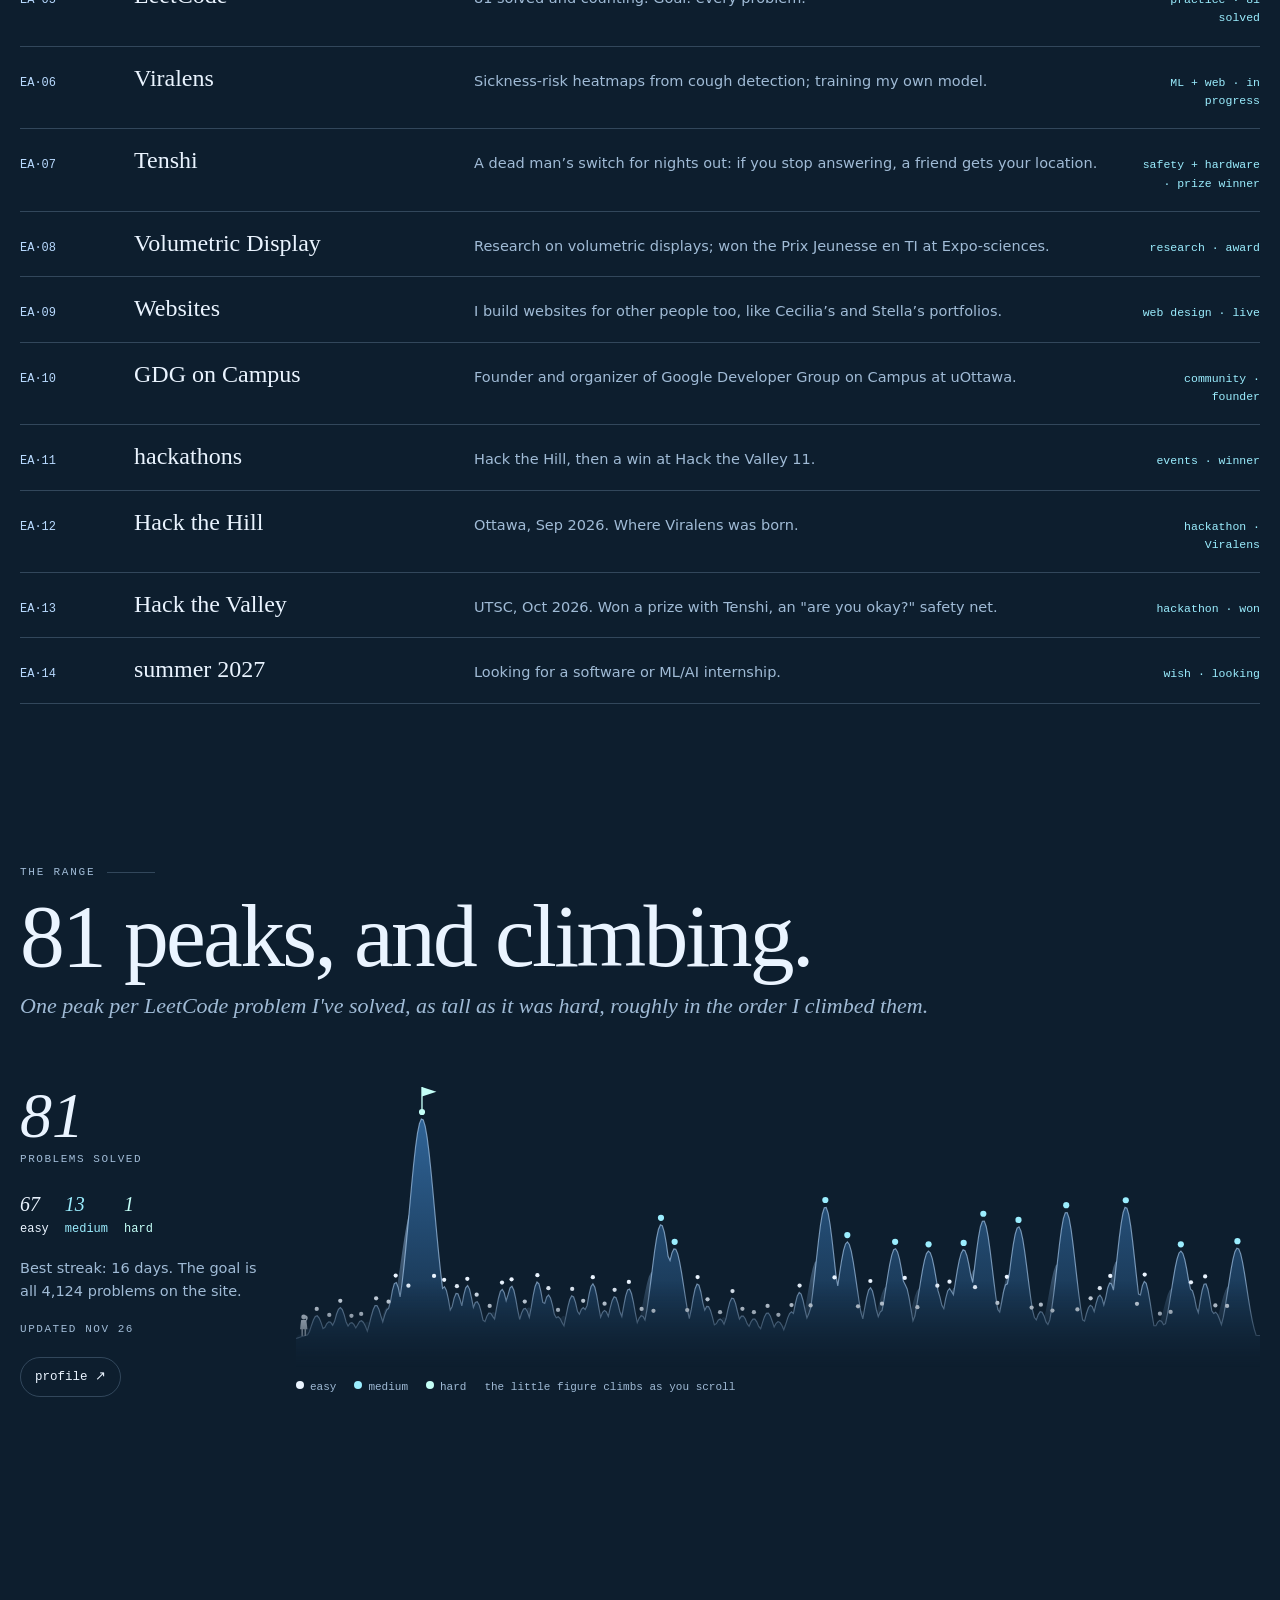
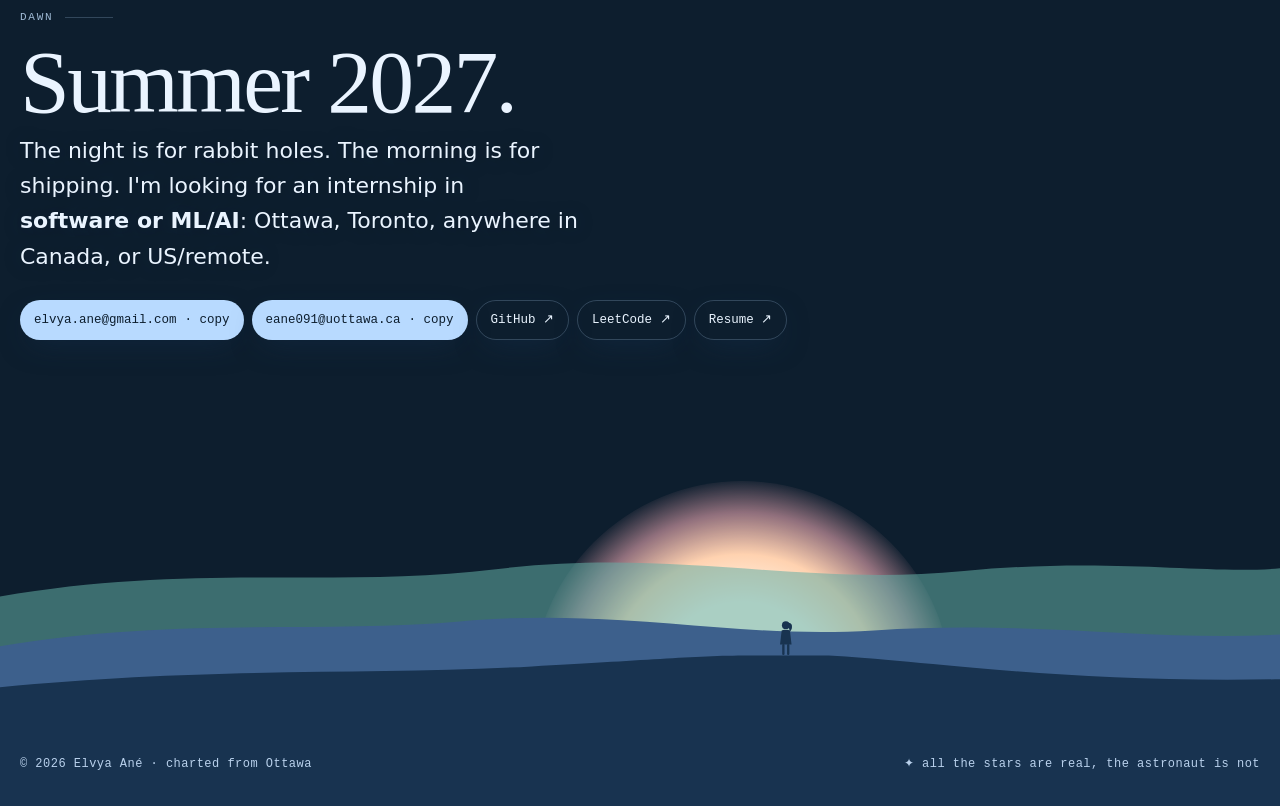
==== commit df7d43b2: "Add GDG on Campus star to the constellation" ====
--- a/index.html
+++ b/index.html
@@ -434,7 +434,7 @@
       <h2>Everything I've built is a star.</h2>
       <p>My brain is a notes app with 400 tabs open, so here it is as a sky. <b>Click a star</b> to open its tab, follow the links, fall down the rabbit hole.</p>
     </div>
-    <div class="found"><b id="foundN">1 / 14</b><br>stars discovered</div>
+    <div class="found"><b id="foundN">1 / 15</b><br>stars discovered</div>
   </div>
 
   <div class="desk">
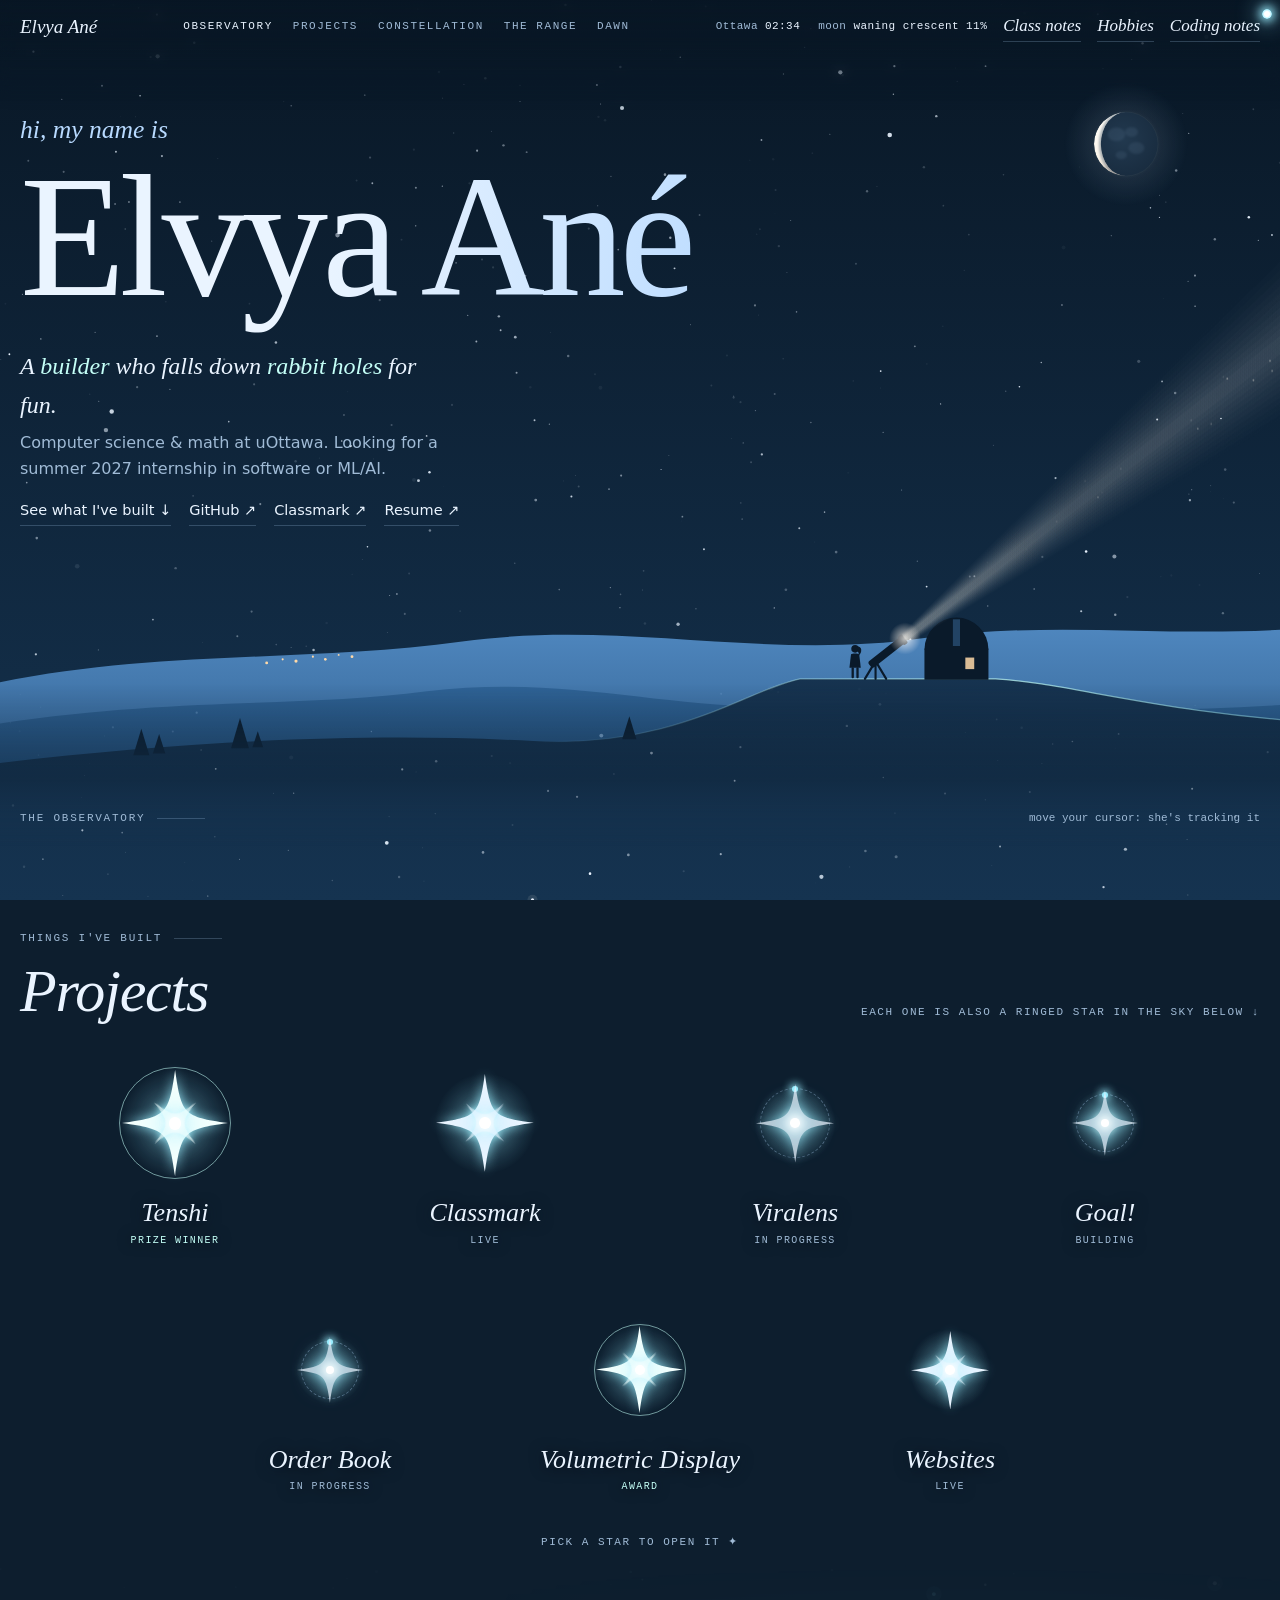
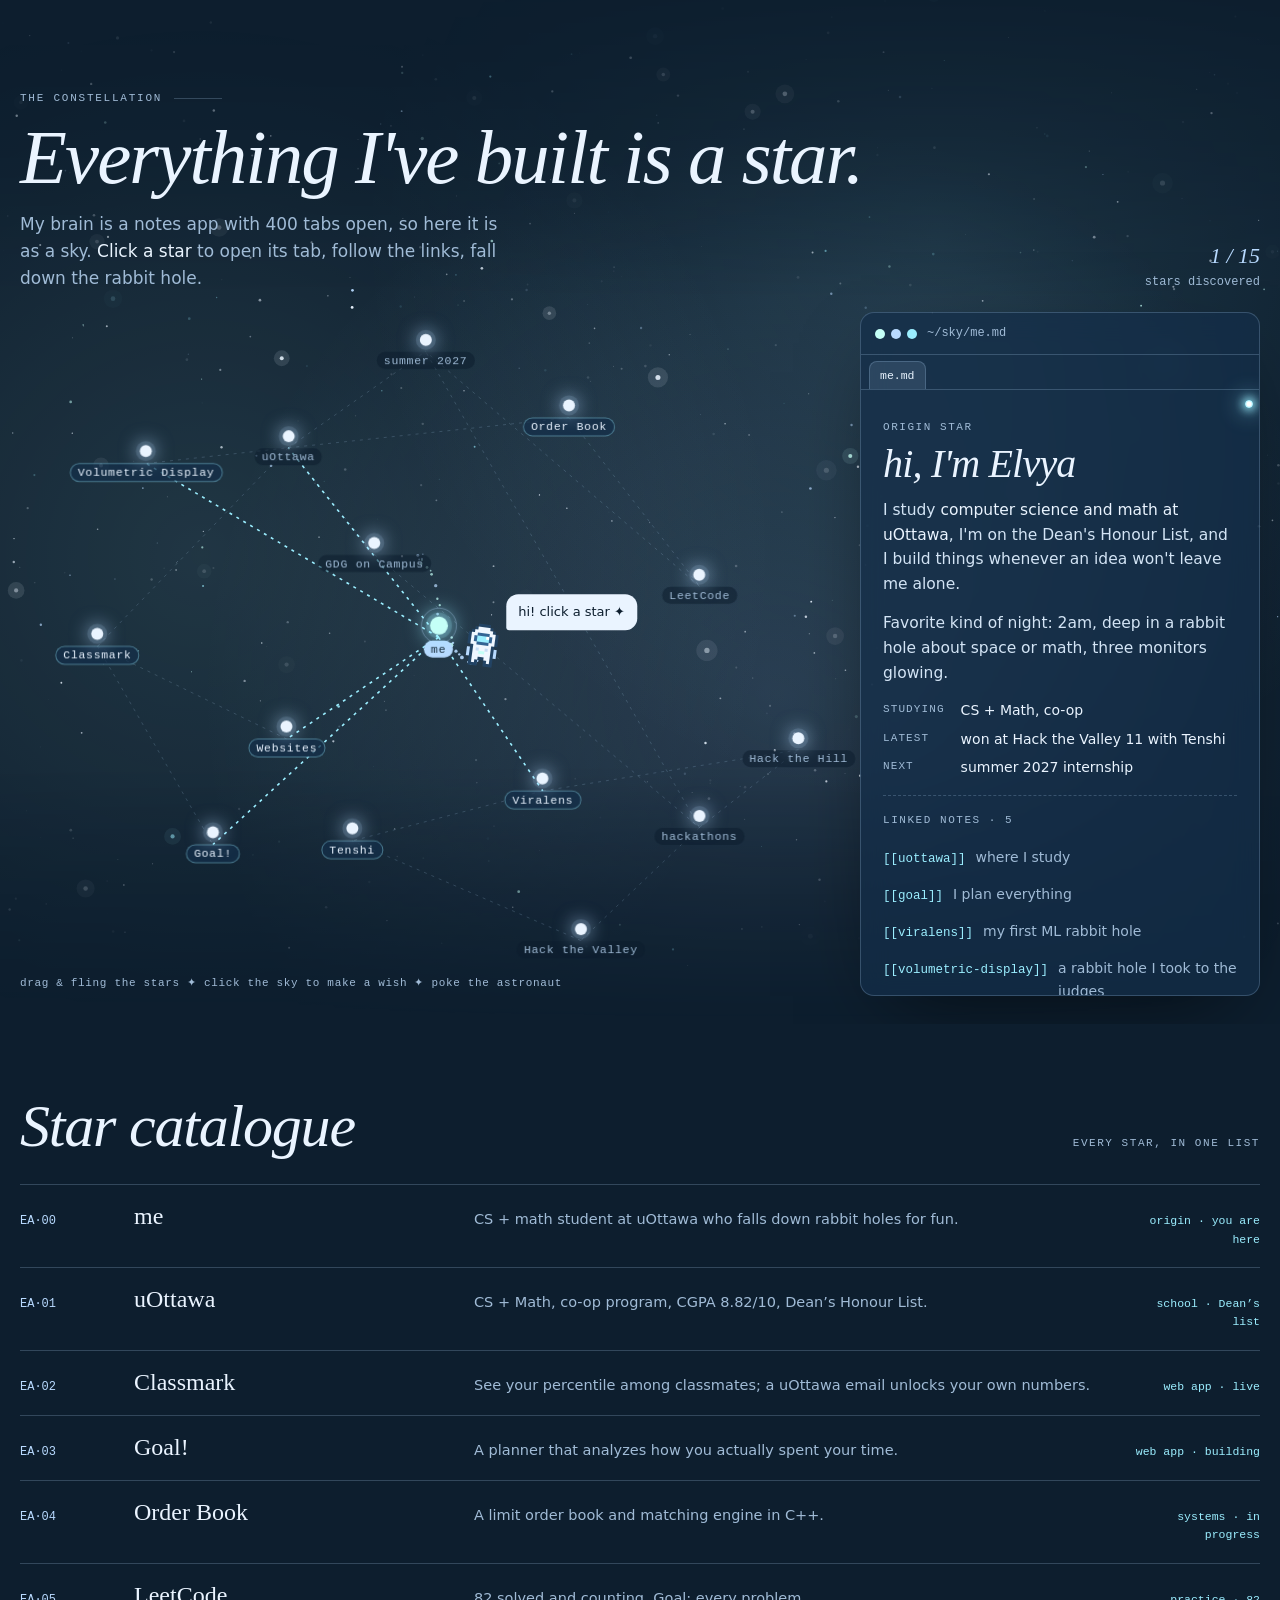
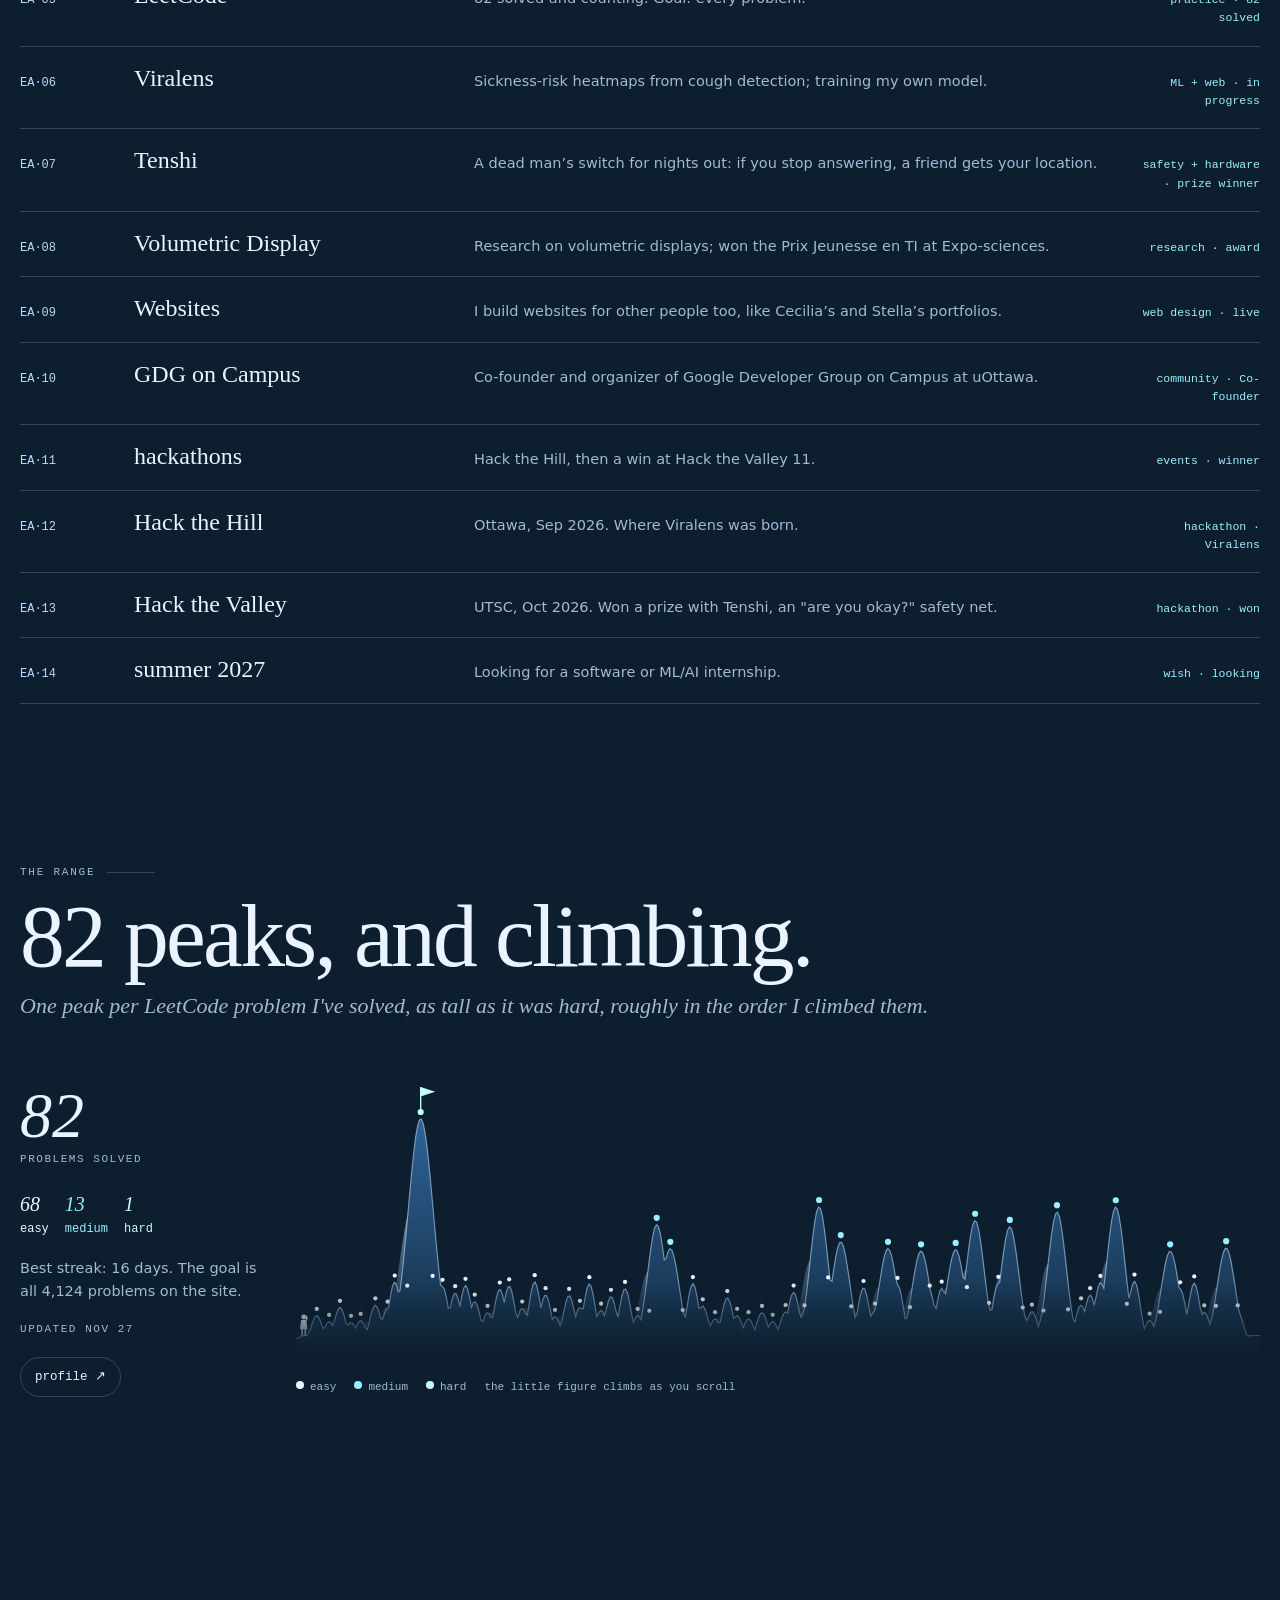
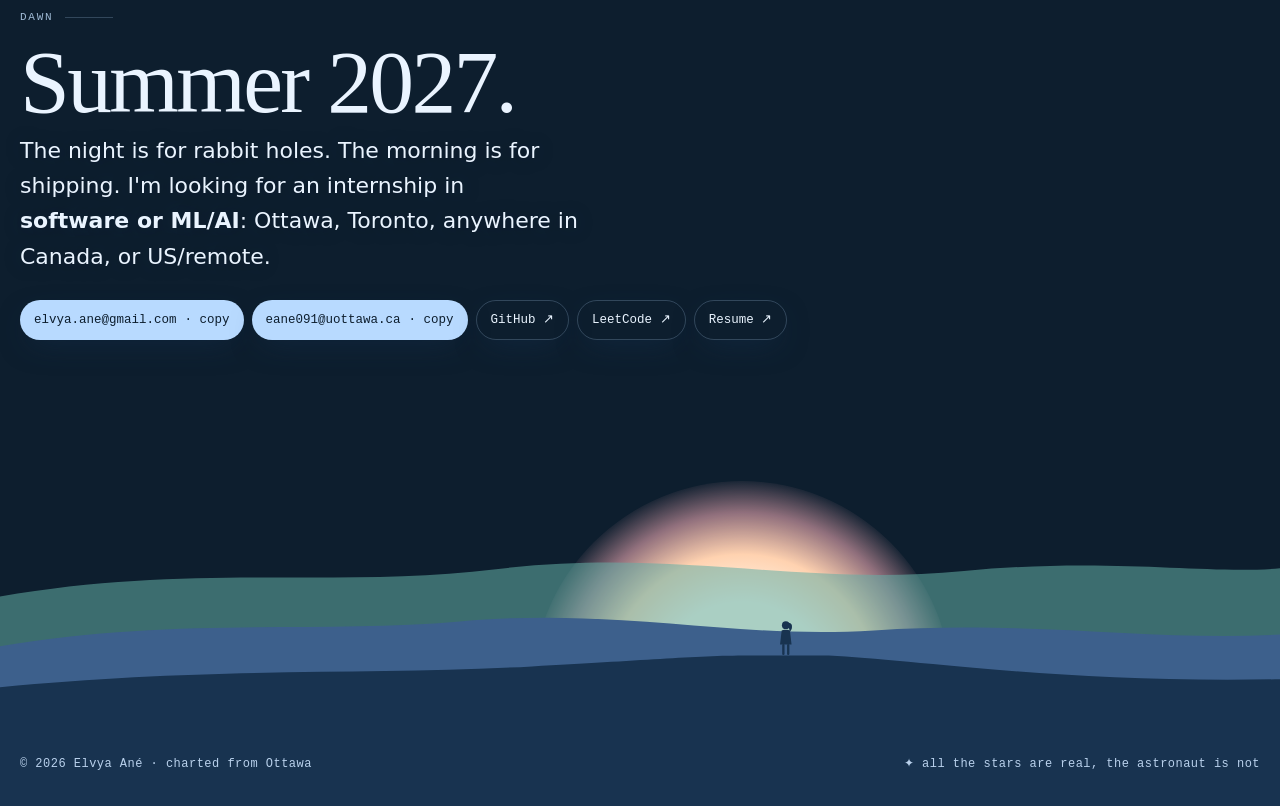
==== commit 6e1b7b19: "Add Hack the Valley photos to Tenshi as polaroids Three photos (Project KAZE results, team at HTV, b" ====
--- a/index.html
+++ b/index.html
@@ -305,7 +305,7 @@
 .pshelf.open .pstar.sel .ps-art{top:120px}
 .pshelf.open .pstar.sel .ps-lbl{font-size:34px}
 .pshelf.open+.phint{visibility:hidden}
-.pinfo{padding-top:24px;max-width:66ch}
+.pinfo{padding-top:24px;max-width:66ch;min-width:0}
 .pinfo h2{font-family:var(--f-display);font-variation-settings:"SOFT" 100,"WONK" 1;font-style:italic;font-weight:400;font-size:clamp(44px,5vw,68px);line-height:1;letter-spacing:-.02em;margin:10px 0 18px}
 .pinfo p{margin:0 0 16px;color:#d3e4f5;font-size:17px;line-height:1.65}
 .pinfo p b{color:var(--mist);font-weight:500}
@@ -314,6 +314,39 @@
 .pback{display:block;margin-bottom:22px}
 .psky{margin-top:6px;color:var(--sky)}
 .pback:hover,.psky:hover{color:var(--mist)}
+.pgal{margin:30px 0 26px}
+.pgal-grid{display:flex;justify-content:center;align-items:flex-start;flex-wrap:wrap;margin-top:16px;padding:26px 0 30px}
+.pgal-ph{position:relative;flex:0 0 35%;padding:10px 10px 0;margin:0 -.3%;background:#f3eee4;border:0;border-radius:3px;color:#24364a;font:inherit;cursor:zoom-in;box-shadow:0 18px 34px -12px rgba(0,0,0,.85);transition:transform .45s cubic-bezier(.2,.8,.2,1),box-shadow .35s}
+.pgal-ph.tall{flex-basis:28%}
+.pgal-ph img{display:block;width:100%;height:auto;aspect-ratio:var(--ar);object-fit:contain;border-radius:1px;background:#0a1826;filter:saturate(.95);transition:filter .35s}
+.pgal-ph span{display:block;padding:10px 4px 13px;font-family:var(--f-display);font-style:italic;font-variation-settings:"SOFT" 100,"WONK" 1;font-size:17px;line-height:1.2;text-align:center}
+.pgal-ph::before{content:'';position:absolute;left:50%;top:-11px;width:72px;height:22px;margin-left:-36px;background:rgba(184,218,255,.45);backdrop-filter:blur(2px);-webkit-backdrop-filter:blur(2px);transform:rotate(-3deg);pointer-events:none}
+.pgal-ph[data-k="0"]{transform:rotate(-5deg) translateY(10px);z-index:1}
+.pgal-ph[data-k="1"]{transform:rotate(2.5deg) translateY(30px);z-index:2}
+.pgal-ph[data-k="2"]{transform:rotate(6deg) translateY(4px);z-index:1}
+.pgal-ph:hover,.pgal-ph:focus-visible{transform:rotate(0) translateY(-6px) scale(1.06);z-index:3;box-shadow:0 26px 46px -12px rgba(0,0,0,.9),0 0 34px -6px rgba(155,238,255,.5)}
+.pgal-ph:focus-visible{outline:2px solid var(--sky);outline-offset:4px}
+.pgal-ph:hover img{filter:none}
+.plb{position:fixed;inset:0;z-index:60;display:flex;align-items:center;justify-content:center;padding:56px 72px;background:rgba(7,16,27,.92);backdrop-filter:blur(10px);-webkit-backdrop-filter:blur(10px)}
+.plb figure{margin:0;display:flex;flex-direction:column;align-items:center;max-width:100%;max-height:100%}
+.plb img{display:block;width:auto;height:auto;max-width:min(100%,1100px);max-height:calc(100vh - 150px);max-height:calc(100dvh - 150px);border-radius:12px;border:1px solid rgba(155,238,255,.25);box-shadow:0 0 60px -10px rgba(155,238,255,.25)}
+.plb figcaption{display:flex;gap:16px;justify-content:space-between;width:100%;margin-top:14px;font-family:var(--f-mono);font-size:11px;letter-spacing:.12em;text-transform:uppercase;color:var(--lav)}
+.plb-n{color:var(--dim)}
+.plb button{position:absolute;background:none;border:0;cursor:pointer;color:var(--mist);font-size:34px;line-height:1;padding:10px 14px;transition:color .2s}
+.plb button:hover,.plb button:focus-visible{color:var(--sky)}
+.plb-x{top:12px;right:14px;font-size:22px!important}
+.plb-p{left:12px;top:50%;translate:0 -50%}
+.plb-q{right:12px;top:50%;translate:0 -50%}
+@media (max-width:700px){
+  .pgal-grid{padding:20px 0 16px;row-gap:26px}
+  .pgal-ph{flex-basis:52%;padding:6px 6px 0;margin:0 .6%}
+  .pgal-ph.tall{flex-basis:41%}
+  .pgal-ph[data-k="2"]{flex-basis:60%;transform:rotate(-3deg)}
+  .pgal-ph span{font-size:13px;padding:7px 2px 9px}
+  .pgal-ph::before{width:48px;height:15px;margin-left:-24px;top:-8px}
+  .plb{padding:56px 12px 40px}
+  .plb-p,.plb-q{top:auto;bottom:6px;translate:none}
+}
 .star.proj .lbl{color:var(--mist);border:1px solid rgba(155,238,255,.4);background:rgba(20,47,74,.75)}
 .star.proj.on .lbl{background:var(--lav);color:var(--night);border-color:var(--lav)}
 @media (max-width:600px){.shelf{padding-block:64px 0}}
